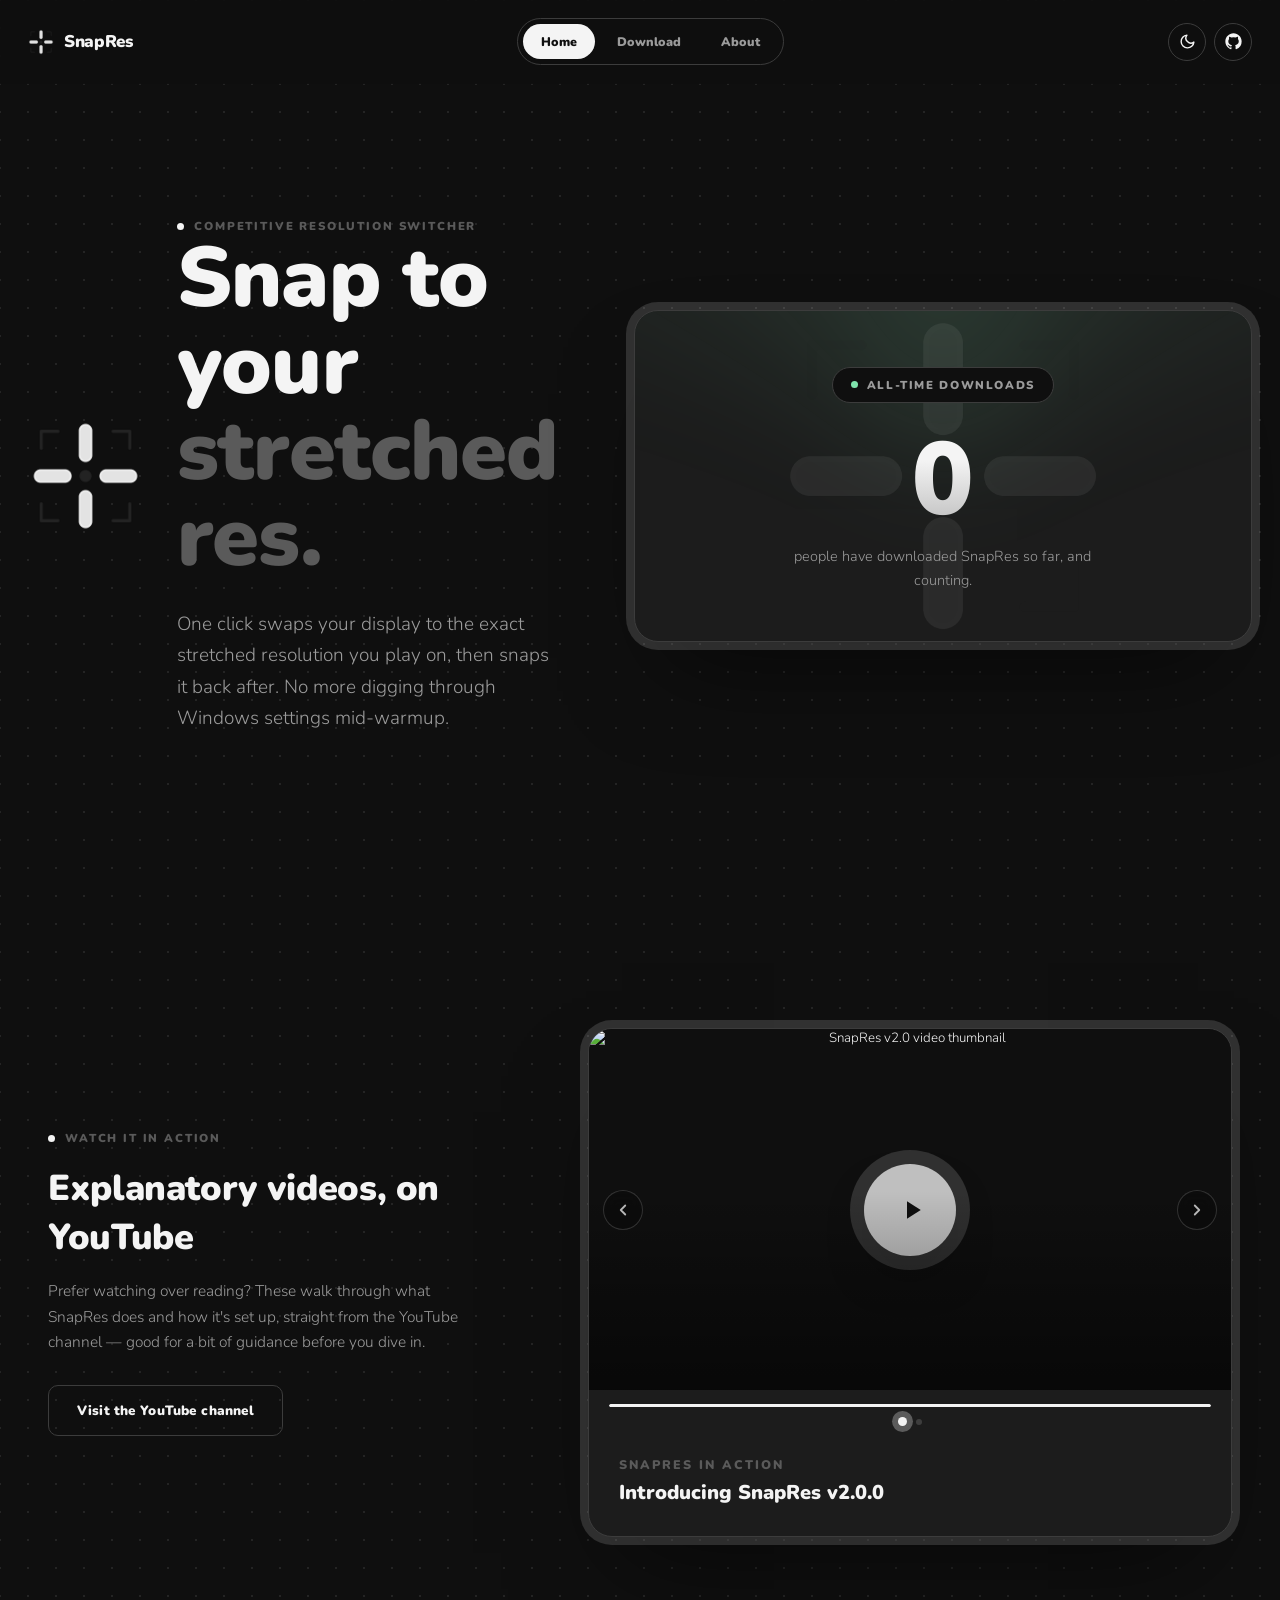
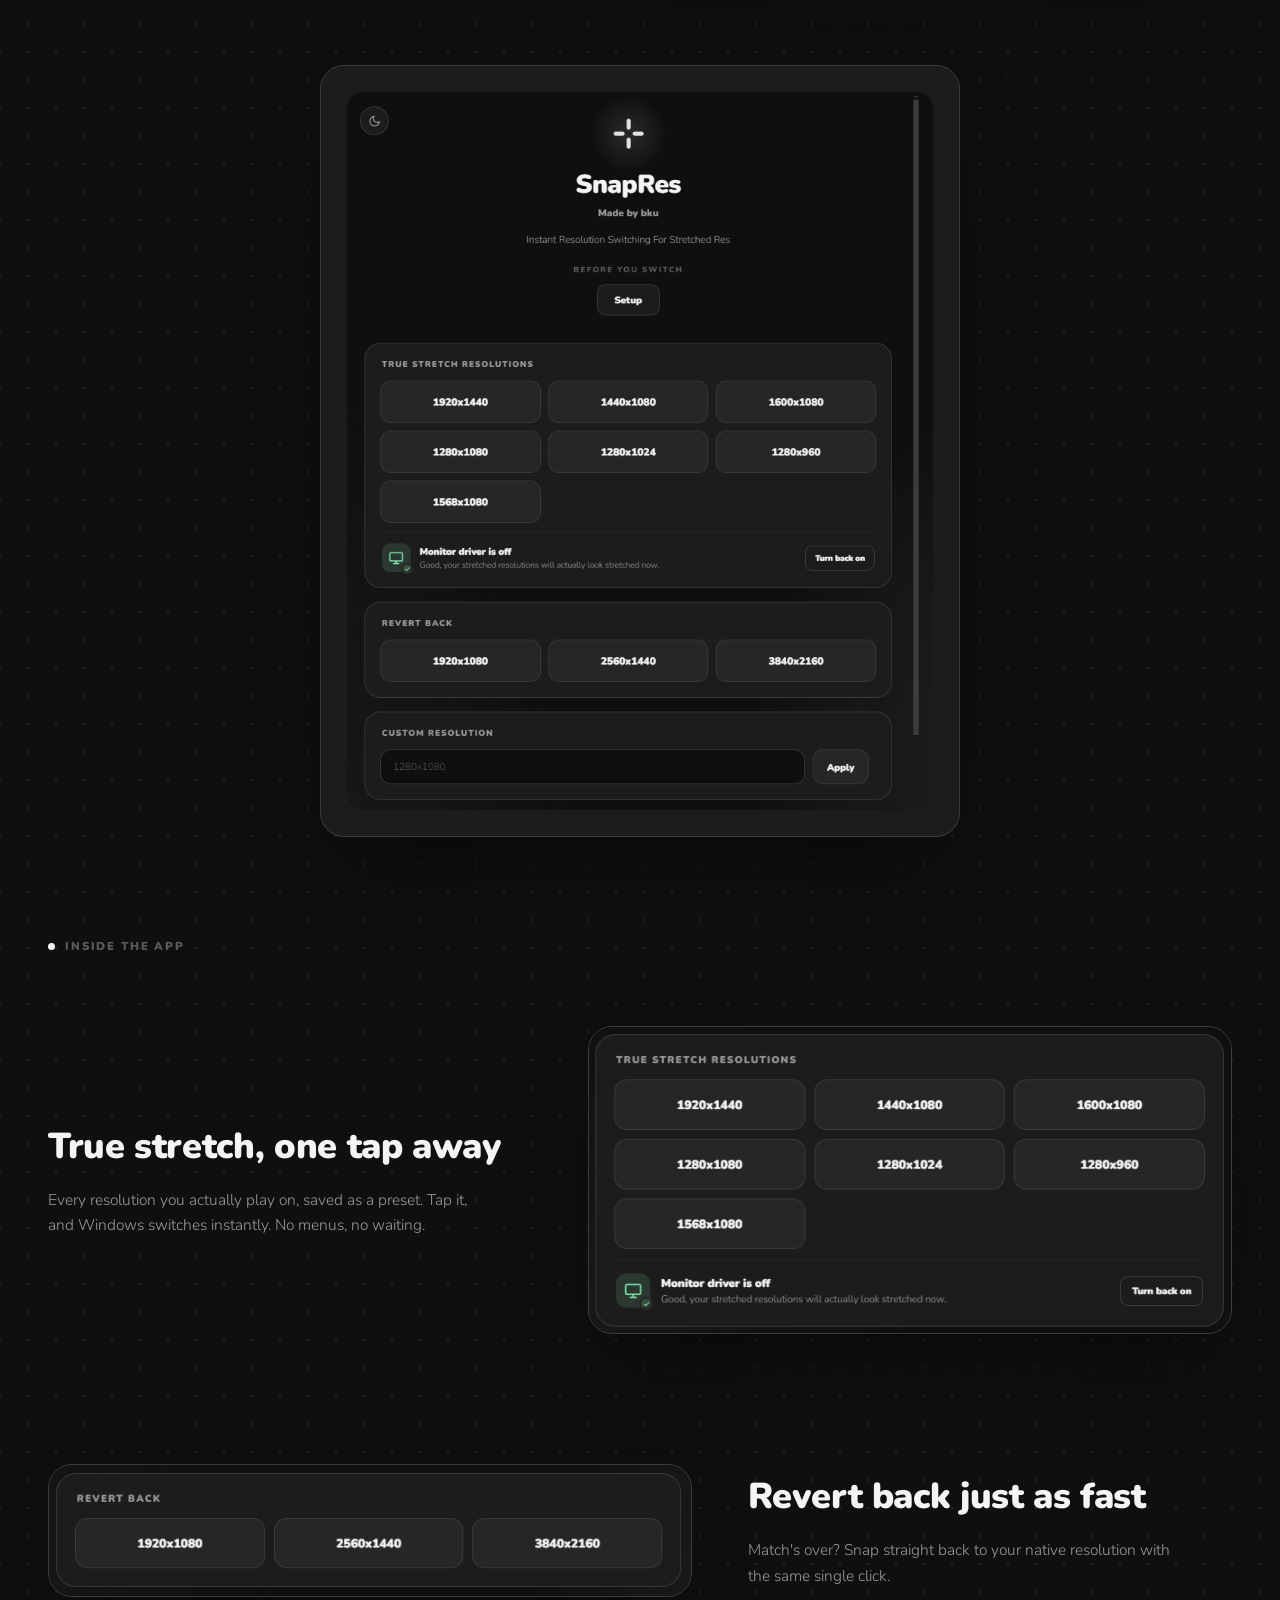
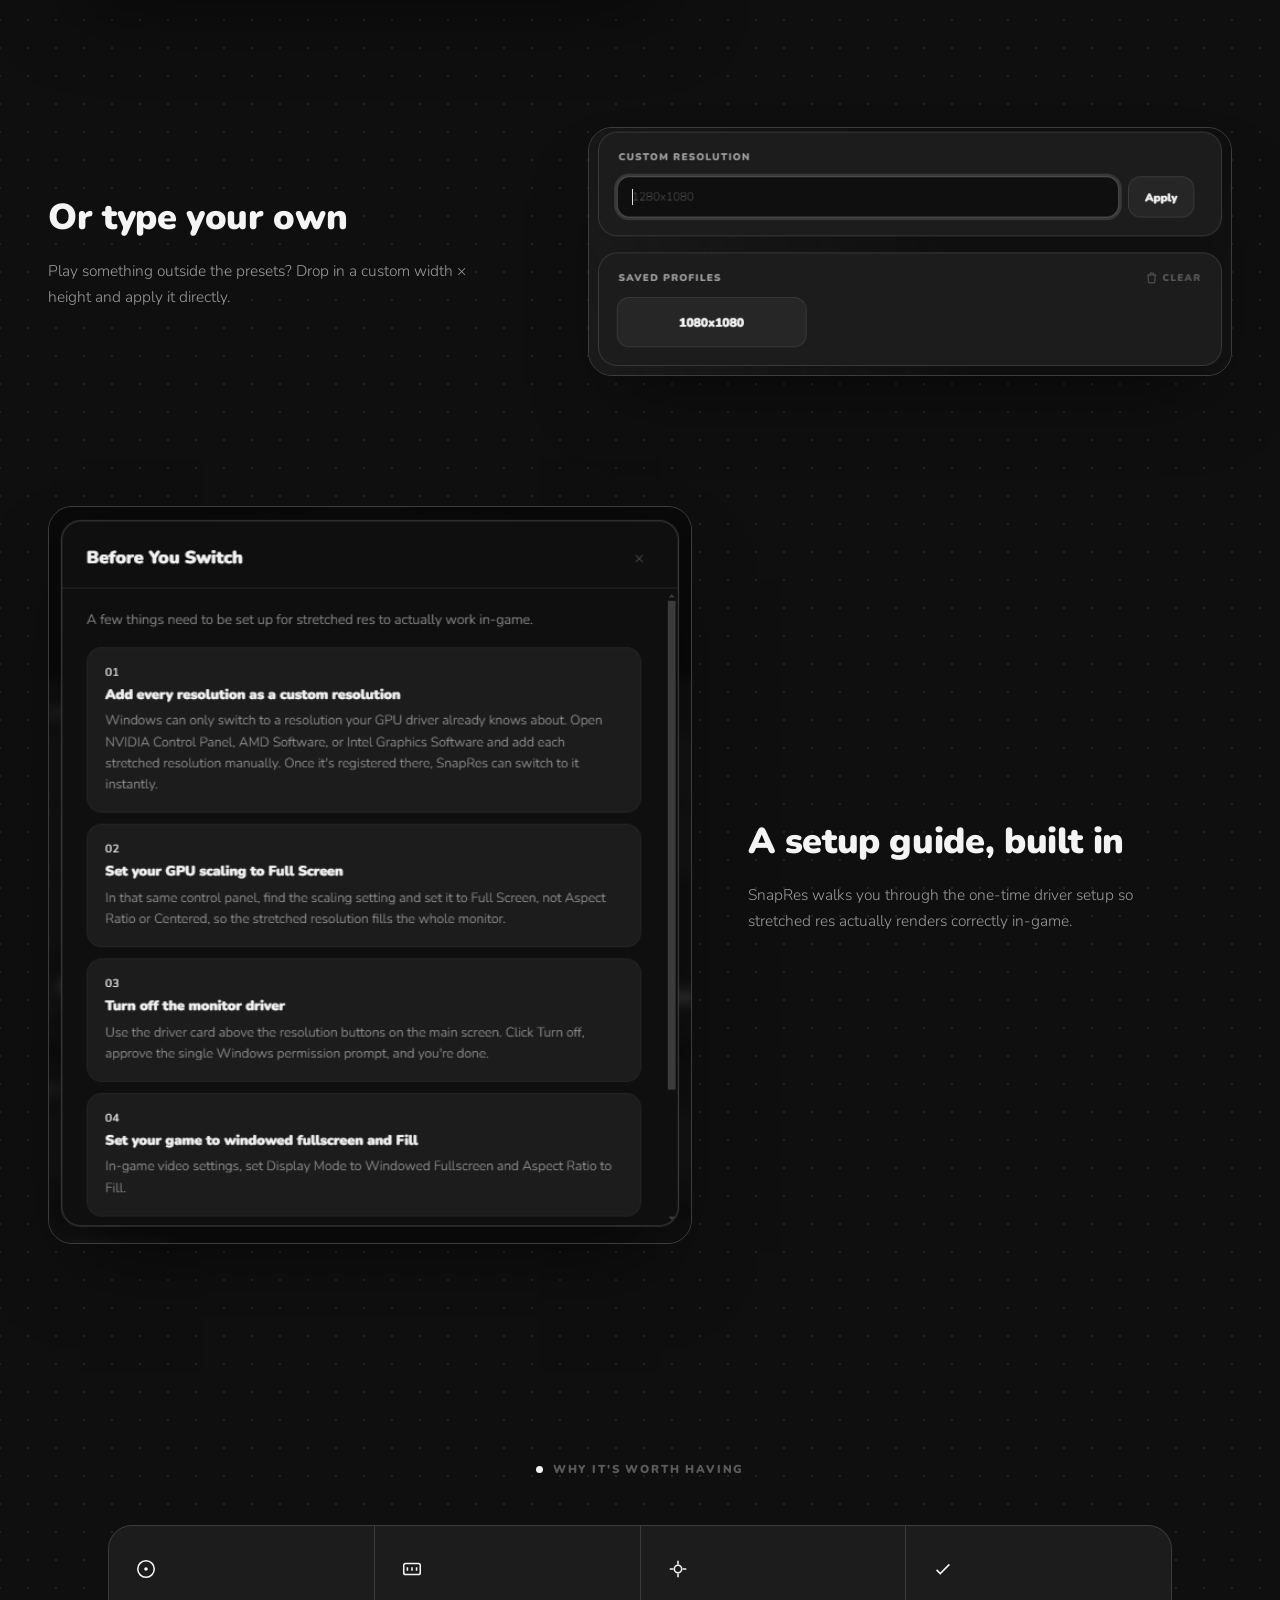
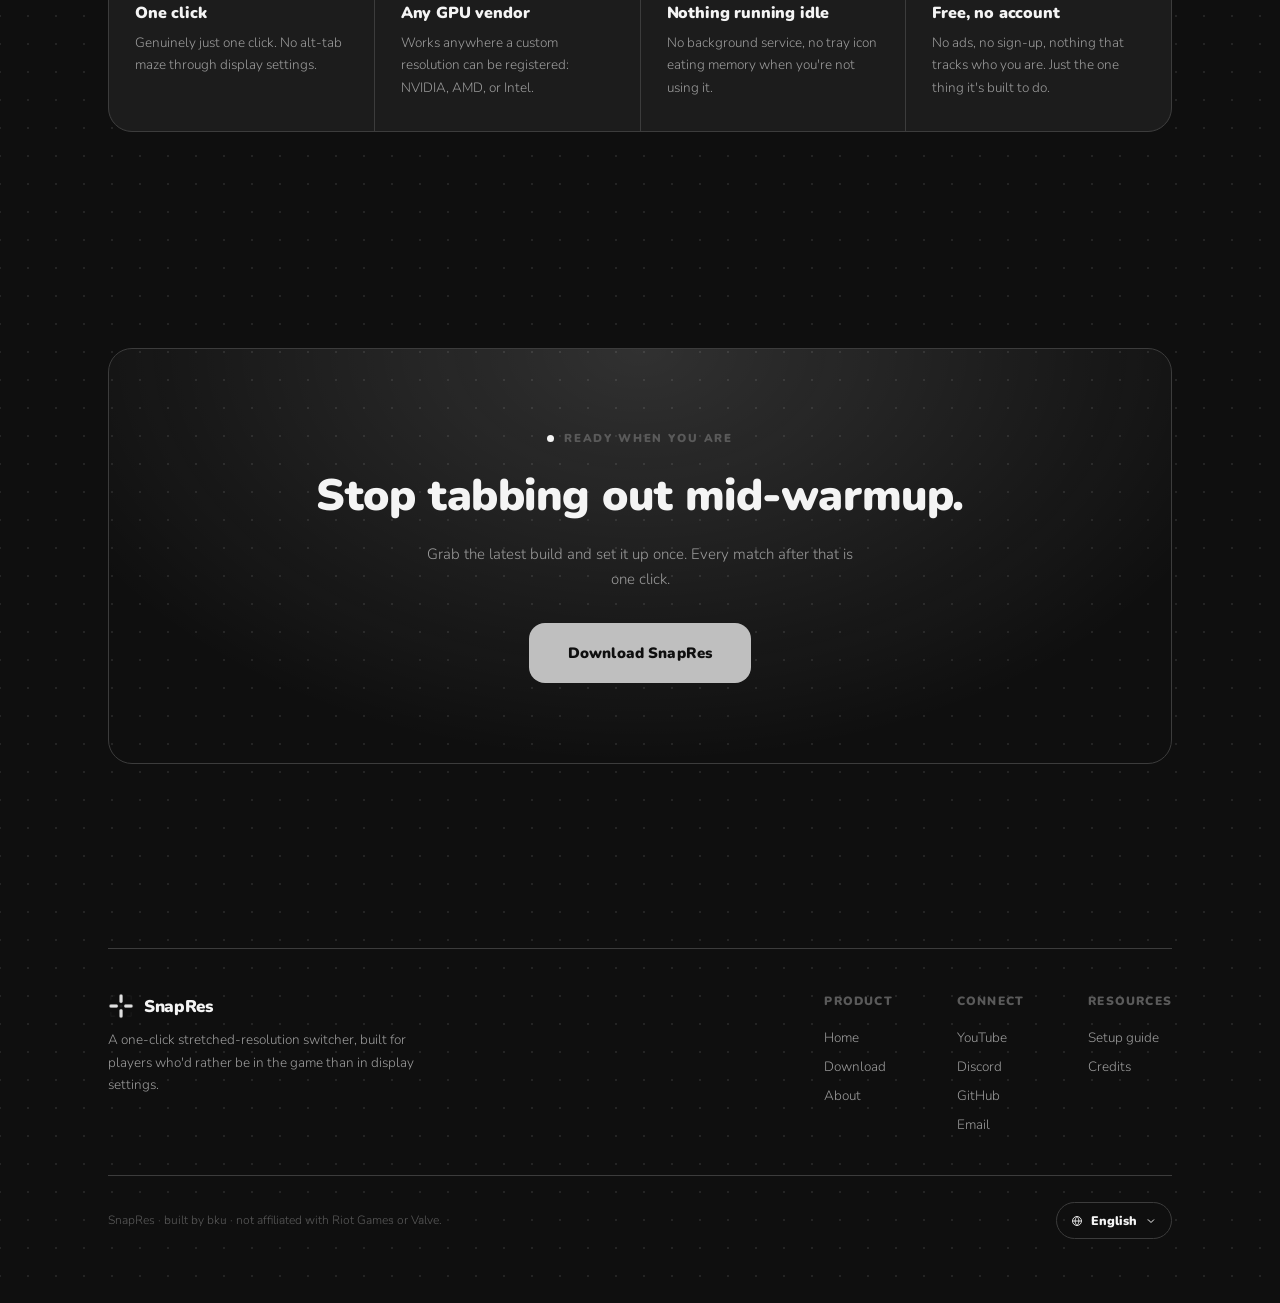
==== index.html @ faa1765b "." ====
<!DOCTYPE html>
<html lang="en">
<head>
<meta charset="UTF-8">
<meta name="viewport" content="width=device-width, initial-scale=1">
<title>SnapRes: One-Click Stretched Resolution Switcher</title>
<meta name="description" content="SnapRes instantly switches your display to your stretched competitive resolution and back, all in one click, no digging through Windows settings.">
<link rel="icon" href="/assets/icons/favicon.ico">
<link rel="apple-touch-icon" href="/assets/img/Logo_Main.png">
<link rel="stylesheet" href="/assets/css/tokens.css">
<link rel="stylesheet" href="/assets/css/main.css">
</head>
<body data-page="home">
<div class="page-veil"></div>

<nav class="nav">
  <a class="nav__brand" href="/">
    <span class="nav__mark"><img data-logo data-src-dark="/assets/img/Logo_Dark.png" data-src-light="/assets/img/Logo_Main.png" src="/assets/img/Logo_Dark.png" alt="" width="26" height="26"></span>
    <span class="nav__word">SnapRes</span>
  </a>

  <div class="nav__links" data-nav-links>
    <a class="nav__link" data-page="home" data-i18n="nav_home" href="/">Home</a>
    <a class="nav__link" data-page="download" data-i18n="nav_download" href="/download">Download</a>
    <a class="nav__link" data-page="about" data-i18n="nav_about" href="/about">About</a>
  </div>

  <div class="nav__tools">
    <button class="icon-btn" data-theme-toggle aria-label="Toggle theme">
      <svg class="icon-sun" viewBox="0 0 24 24" fill="none" stroke="currentColor" stroke-width="2" stroke-linecap="round"><circle cx="12" cy="12" r="4"/><path d="M12 2v2M12 20v2M4.9 4.9l1.4 1.4M17.7 17.7l1.4 1.4M2 12h2M20 12h2M4.9 19.1l1.4-1.4M17.7 6.3l1.4-1.4"/></svg>
      <svg class="icon-moon" viewBox="0 0 24 24" fill="none" stroke="currentColor" stroke-width="2" stroke-linecap="round" stroke-linejoin="round"><path d="M21 12.8A9 9 0 1 1 11.2 3 7 7 0 0 0 21 12.8Z"/></svg>
    </button>
    <a class="icon-btn" data-cfg="GITHUB_REPO_URL" href="https://github.com/bkuwu/SnapRes" target="_blank" rel="noopener" aria-label="GitHub">
      <svg viewBox="0 0 24 24" fill="currentColor"><path d="M12 .5C5.65.5.5 5.65.5 12c0 5.09 3.29 9.39 7.86 10.91.57.1.79-.25.79-.55 0-.27-.01-1.16-.02-2.11-3.2.7-3.88-1.36-3.88-1.36-.53-1.34-1.28-1.7-1.28-1.7-1.05-.72.08-.71.08-.71 1.16.08 1.77 1.19 1.77 1.19 1.03 1.77 2.7 1.26 3.36.96.1-.75.4-1.26.73-1.55-2.55-.29-5.23-1.28-5.23-5.68 0-1.25.45-2.28 1.19-3.08-.12-.29-.52-1.46.11-3.05 0 0 .97-.31 3.18 1.18a11.1 11.1 0 0 1 5.79 0c2.2-1.49 3.17-1.18 3.17-1.18.64 1.59.24 2.76.12 3.05.74.8 1.19 1.83 1.19 3.08 0 4.41-2.69 5.38-5.25 5.67.41.36.78 1.06.78 2.15 0 1.55-.01 2.8-.01 3.18 0 .31.21.66.79.55A11.5 11.5 0 0 0 23.5 12C23.5 5.65 18.35.5 12 .5z"/></svg>
    </a>
    <button class="icon-btn nav__burger" data-nav-burger aria-label="Menu">
      <svg viewBox="0 0 24 24" fill="none" stroke="currentColor" stroke-width="1.8" stroke-linecap="round"><path d="M4 7h16M4 12h16M4 17h16"/></svg>
    </button>
  </div>
</nav>

<header class="section hero-section">
  <div class="container" style="max-width:1440px;">
    <div class="hero__grid">
      <div class="hero__content">
        <div class="hero__icon reveal" style="transition-delay:.02s;">
          <img data-logo data-src-dark="/assets/img/Logo_Dark.png" data-src-light="/assets/img/Logo_Main.png" src="/assets/img/Logo_Dark.png" alt="" width="150" height="150">
        </div>
        <div class="hero__text">
          <p class="eyebrow reveal" data-i18n="hero_eyebrow">Competitive Resolution Switcher</p>
          <h1 class="reveal" style="font-size:clamp(54px,6.6vw,96px); line-height:1.02; transition-delay:.06s;">
            <span data-i18n="hero_title_1">Snap to your</span><br>
            <span data-i18n="hero_title_2" style="color:var(--text-dimmer);">stretched res.</span>
          </h1>
          <p class="reveal" style="font-size:19px; max-width:540px; margin-top:28px; transition-delay:.12s;" data-i18n="hero_sub">
            One click swaps your display to the exact stretched resolution you play on, then snaps it back after. No more digging through Windows settings mid-warmup.
          </p>
        </div>
      </div>

      <div class="live-counter-card reveal reveal-right" style="transition-delay:.18s;">
        <div class="live-counter-card__aurora" aria-hidden="true"></div>
        <div class="live-counter-card__globe" aria-hidden="true">
          <img data-logo data-src-dark="/assets/img/Logo_Dark.png" data-src-light="/assets/img/Logo_Main.png" src="/assets/img/Logo_Dark.png" alt="">
        </div>
        <div class="live-counter-card__badge">
          <span class="live-counter-card__dot"></span>
          <span data-i18n="live_badge">All-Time Downloads</span>
        </div>
        <div class="live-counter-card__number" id="liveUsersNum">0</div>
        <p class="live-counter-card__caption" data-i18n="live_caption">people have downloaded SnapRes so far, and counting.</p>
      </div>
    </div>
  </div>
</header>

<section class="section">
  <div class="container" style="max-width:1240px;">
    <div class="showrow" style="margin-bottom:0;">
      <div class="reveal reveal-left showrow__text" style="order:1;">
        <p class="eyebrow" data-i18n="videos_eyebrow">Watch It In Action</p>
        <h2 style="font-size:clamp(26px,3vw,36px); margin:16px 0 16px;" data-i18n="videos_title">Explanatory videos, on YouTube</h2>
        <p style="font-size:15.5px; max-width:440px;" data-i18n="videos_body">Prefer watching over reading? These walk through what SnapRes does and how it's set up, straight from the YouTube channel — good for a bit of guidance before you dive in.</p>
        <span class="btn__bracket-frame snap-target" style="margin-top:30px;">
          <span class="bracket bracket--tl"></span><span class="bracket bracket--tr"></span><span class="bracket bracket--bl"></span><span class="bracket bracket--br"></span>
          <a class="btn btn--ghost" data-cfg="YOUTUBE_URL" href="https://www.youtube.com/@bkuuuuu" target="_blank" rel="noopener" data-i18n="videos_btn">Visit the YouTube channel</a>
        </span>
      </div>
      <div class="reveal reveal-right showrow__image" style="order:2;">
        <div class="video-card">
          <div class="video-carousel__thumbs" id="videoThumbs">
            <div class="video-carousel__track" id="videoThumbsTrack">
              <div class="video-carousel__slide">
                <div class="video-card__thumb" data-youtube-card data-yt-id="3N5q3WEW5oU">
                  <button class="video-card__playbtn" type="button" aria-label="Play the SnapRes v2.0 video">
                    <img src="https://img.youtube.com/vi/3N5q3WEW5oU/hqdefault.jpg" alt="SnapRes v2.0 video thumbnail" loading="lazy">
                    <span class="video-card__play" aria-hidden="true">
                      <svg viewBox="0 0 24 24" fill="currentColor"><path d="M8 5v14l11-7z"/></svg>
                    </span>
                  </button>
                </div>
              </div>
              <div class="video-carousel__slide">
                <div class="video-card__thumb" data-youtube-card data-yt-id="BUdp-Yn4ZK0">
                  <span class="video-card__corner video-card__corner--tl"></span>
                  <span class="video-card__corner video-card__corner--tr"></span>
                  <span class="video-card__corner video-card__corner--bl"></span>
                  <span class="video-card__corner video-card__corner--br"></span>
                  <button class="video-card__playbtn" type="button" aria-label="Play the SnapRes showcase video">
                    <img src="https://img.youtube.com/vi/BUdp-Yn4ZK0/hqdefault.jpg" alt="SnapRes showcase video thumbnail" loading="lazy">
                    <span class="video-card__play" aria-hidden="true">
                      <svg viewBox="0 0 24 24" fill="currentColor"><path d="M8 5v14l11-7z"/></svg>
                    </span>
                  </button>
                </div>
              </div>
            </div>
            <button class="video-carousel__arrow video-carousel__arrow--prev" type="button" id="videoPrev" aria-label="Previous video">
              <svg viewBox="0 0 24 24" fill="none" stroke="currentColor" stroke-width="2.4" stroke-linecap="round" stroke-linejoin="round"><path d="M15 18l-6-6 6-6"/></svg>
            </button>
            <button class="video-carousel__arrow video-carousel__arrow--next" type="button" id="videoNext" aria-label="Next video">
              <svg viewBox="0 0 24 24" fill="none" stroke="currentColor" stroke-width="2.4" stroke-linecap="round" stroke-linejoin="round"><path d="M9 18l6-6-6-6"/></svg>
            </button>
          </div>

          <div class="video-carousel__progress" id="videoProgress">
            <div class="video-carousel__progress-bar" id="videoProgressBar"></div>
          </div>

          <div class="video-carousel__dots" id="videoDots">
            <button class="video-carousel__dot is-active" type="button" data-index="0" aria-label="Show video 1"></button>
            <button class="video-carousel__dot" type="button" data-index="1" aria-label="Show video 2"></button>
          </div>

          <div class="video-carousel__labels">
            <div class="video-carousel__label-track" id="videoLabelsTrack">
              <div class="video-carousel__label-slide">
                <div class="video-card__label">
                  <span class="video-card__eyebrow">SnapRes in action</span>
                  <span class="video-card__title">Introducing SnapRes v2.0.0</span>
                </div>
              </div>
              <div class="video-carousel__label-slide">
                <div class="video-card__label">
                  <span class="video-card__eyebrow">SnapRes in action</span>
                  <span class="video-card__title">Watch the full showcase on YouTube</span>
                </div>
              </div>
            </div>
          </div>
        </div>
      </div>
    </div>
  </div>
</section>

<div class="container hero-visual" style="padding-bottom:60px;">
  <div class="snapframe" style="display:block; max-width:640px; margin:0 auto;">
    <span class="sf-corner sf-corner--tr"></span><span class="sf-corner sf-corner--bl"></span>
    <div class="snapframe__shot">
      <img data-shot data-src-dark="/assets/img/screenshot_main_dark.png" data-src-light="/assets/img/screenshot_main_light.png" src="/assets/img/screenshot_main_dark.png" alt="SnapRes app window showing stretched resolution presets" loading="eager">
    </div>
  </div>
</div>

<section class="section" style="padding-top:40px;">
  <div class="container" style="max-width:1240px;">
    <p class="eyebrow reveal" style="margin-bottom:70px;" data-i18n="showcase_eyebrow">Inside The App</p>

    <div class="showrow">
      <div class="reveal reveal-left showrow__text" style="order:1;">
        <h2 style="font-size:clamp(26px,3vw,36px); margin-bottom:16px;" data-i18n="s1_title">True stretch, one tap away</h2>
        <p style="font-size:15.5px; max-width:440px;" data-i18n="s1_body">Every resolution you actually play on, saved as a preset. Tap it, and Windows switches instantly. No menus, no waiting.</p>
      </div>
      <div class="reveal reveal-right snapframe showrow__image" style="order:2;">
        <span class="sf-corner sf-corner--tr"></span><span class="sf-corner sf-corner--bl"></span>
        <div class="snapframe__shot"><img data-shot data-src-dark="/assets/img/screenshot_true-stretch_dark.png" data-src-light="/assets/img/screenshot_true-stretch_light.png" src="/assets/img/screenshot_true-stretch_dark.png" alt="True stretch resolution presets in SnapRes" loading="lazy"></div>
      </div>
    </div>

    <div class="showrow">
      <div class="reveal reveal-right snapframe showrow__image" style="order:1;">
        <span class="sf-corner sf-corner--tr"></span><span class="sf-corner sf-corner--bl"></span>
        <div class="snapframe__shot"><img data-shot data-src-dark="/assets/img/screenshot_revert-back_dark.png" data-src-light="/assets/img/screenshot_revert-back_light.png" src="/assets/img/screenshot_revert-back_dark.png" alt="Revert back to native resolution in SnapRes" loading="lazy"></div>
      </div>
      <div class="reveal reveal-left showrow__text" style="order:2;">
        <h2 style="font-size:clamp(26px,3vw,36px); margin-bottom:16px;" data-i18n="s2_title">Revert back just as fast</h2>
        <p style="font-size:15.5px; max-width:440px;" data-i18n="s2_body">Match's over? Snap straight back to your native resolution with the same single click.</p>
      </div>
    </div>

    <div class="showrow">
      <div class="reveal reveal-left showrow__text" style="order:1;">
        <h2 style="font-size:clamp(26px,3vw,36px); margin-bottom:16px;" data-i18n="s3_title">Or type your own</h2>
        <p style="font-size:15.5px; max-width:440px;" data-i18n="s3_body">Play something outside the presets? Drop in a custom width × height and apply it directly.</p>
      </div>
      <div class="reveal reveal-right snapframe showrow__image" style="order:2;">
        <span class="sf-corner sf-corner--tr"></span><span class="sf-corner sf-corner--bl"></span>
        <div class="snapframe__shot"><img data-shot data-src-dark="/assets/img/screenshot_custom-res_dark.png" data-src-light="/assets/img/screenshot_custom-res_light.png" src="/assets/img/screenshot_custom-res_dark.png" alt="Custom resolution and saved profiles in SnapRes" loading="lazy"></div>
      </div>
    </div>

    <div class="showrow">
      <div class="reveal reveal-right snapframe showrow__image" style="order:1;">
        <span class="sf-corner sf-corner--tr"></span><span class="sf-corner sf-corner--bl"></span>
        <div class="snapframe__shot"><img data-shot data-src-dark="/assets/img/screenshot_setup-guide_dark.png" data-src-light="/assets/img/screenshot_setup-guide_light.png" src="/assets/img/screenshot_setup-guide_dark.png" alt="Setup guide inside SnapRes" loading="lazy"></div>
      </div>
      <div class="reveal reveal-left showrow__text" style="order:2;">
        <h2 style="font-size:clamp(26px,3vw,36px); margin-bottom:16px;" data-i18n="s4_title">A setup guide, built in</h2>
        <p style="font-size:15.5px; max-width:440px;" data-i18n="s4_body">SnapRes walks you through the one-time driver setup, including turning off the monitor driver, so stretched res actually renders correctly in-game.</p>
      </div>
    </div>
  </div>
</section>

<section class="section section--tight">
  <div class="container">
    <p class="eyebrow reveal" style="justify-content:center; margin:0 auto 46px;" data-i18n="feat_eyebrow">Why It's Worth Having</p>
    <div class="stagger" style="display:grid; grid-template-columns:repeat(auto-fit,minmax(230px,1fr)); gap:1px; background:var(--border); border:1px solid var(--border); border-radius:var(--radius-lg); overflow:hidden;">
      <div class="reveal" style="--i:0; background:var(--panel); padding:32px 26px;">
        <svg width="22" height="22" viewBox="0 0 24 24" fill="none" stroke="currentColor" stroke-width="1.7"><circle cx="12" cy="12" r="9"/><circle cx="12" cy="12" r="2" fill="currentColor" stroke="none"/></svg>
        <h3 style="font-size:16px; margin:16px 0 8px;" data-i18n="feat1_title">One click</h3>
        <p style="font-size:13.5px;" data-i18n="feat1_body">Genuinely just one click. No alt-tab maze through display settings.</p>
      </div>
      <div class="reveal" style="--i:1; background:var(--panel); padding:32px 26px;">
        <svg width="22" height="22" viewBox="0 0 24 24" fill="none" stroke="currentColor" stroke-width="1.7"><rect x="3" y="6" width="18" height="12" rx="2"/><path d="M7 10v4M12 10v4M17 10v4"/></svg>
        <h3 style="font-size:16px; margin:16px 0 8px;" data-i18n="feat2_title">Any GPU vendor</h3>
        <p style="font-size:13.5px;" data-i18n="feat2_body">Works anywhere a custom resolution can be registered: NVIDIA, AMD, or Intel.</p>
      </div>
      <div class="reveal" style="--i:2; background:var(--panel); padding:32px 26px;">
        <svg width="22" height="22" viewBox="0 0 24 24" fill="none" stroke="currentColor" stroke-width="1.7"><path d="M12 3v4M12 17v4M3 12h4M17 12h4"/><circle cx="12" cy="12" r="4"/></svg>
        <h3 style="font-size:16px; margin:16px 0 8px;" data-i18n="feat3_title">Nothing running idle</h3>
        <p style="font-size:13.5px;" data-i18n="feat3_body">No background service, no tray icon eating memory when you're not using it.</p>
      </div>
      <div class="reveal" style="--i:3; background:var(--panel); padding:32px 26px;">
        <svg width="22" height="22" viewBox="0 0 24 24" fill="none" stroke="currentColor" stroke-width="1.7"><path d="M5 13l4 4L19 7"/></svg>
        <h3 style="font-size:16px; margin:16px 0 8px;" data-i18n="feat4_title">Free, no account</h3>
        <p style="font-size:13.5px;" data-i18n="feat4_body">No ads, no sign-up, no telemetry. Just the one thing it's built to do.</p>
      </div>
    </div>
  </div>
</section>

<section class="section">
  <div class="container">
    <div class="reveal" style="text-align:center; border:1px solid var(--border); border-radius:var(--radius-lg); padding:80px 32px; background:radial-gradient(60% 100% at 50% 0%, var(--glow), transparent);">
      <p class="eyebrow" style="justify-content:center; margin:0 auto 18px;" data-i18n="cta_eyebrow">Ready When You Are</p>
      <h2 style="font-size:clamp(28px,4vw,44px); margin-bottom:16px;" data-i18n="cta_title">Stop tabbing out mid-warmup.</h2>
      <p style="max-width:440px; margin:0 auto 32px; font-size:15px;" data-i18n="cta_sub">Grab the latest build and set it up once. Every match after that is one click.</p>
      <a class="btn btn--primary btn--lg" href="/download" data-i18n="cta_btn">Download SnapRes</a>
    </div>
  </div>
</section>

<footer class="footer">
  <div class="container">
    <hr class="rule">
    <div class="footer__top" style="padding-top:44px;">
      <div class="footer__brand">
        <div class="nav__brand"><span class="nav__mark"><img data-logo data-src-dark="/assets/img/Logo_Dark.png" data-src-light="/assets/img/Logo_Main.png" src="/assets/img/Logo_Dark.png" alt="" width="22" height="22"></span><span class="nav__word">SnapRes</span></div>
        <p data-i18n="footer_tagline">A one-click stretched-resolution switcher, built for players who'd rather be in the game than in display settings.</p>
      </div>
      <div class="footer__cols">
        <div class="footer__col">
          <h4 data-i18n="footer_product">Product</h4>
          <a href="/" data-i18n="footer_home">Home</a>
          <a href="/download" data-i18n="footer_download">Download</a>
          <a href="/about" data-i18n="footer_about">About</a>
        </div>
        <div class="footer__col">
          <h4 data-i18n="footer_connect">Connect</h4>
          <a data-cfg="YOUTUBE_URL" href="https://www.youtube.com/@bkuuuuu" target="_blank" rel="noopener" data-i18n="footer_youtube">YouTube</a>
          <a data-cfg="DISCORD_URL" href="https://discord.gg/MzX9wJ6Tyf" target="_blank" rel="noopener" data-i18n="footer_discord">Discord</a>
          <a data-cfg="GITHUB_REPO_URL" href="https://github.com/bkuwu/SnapRes" target="_blank" rel="noopener" data-i18n="footer_github">GitHub</a>
          <a data-cfg="CONTACT_EMAIL" data-cfg-text="CONTACT_EMAIL" href="mailto:hakobennadja66@gmail.com" data-i18n="footer_email">Email</a>
        </div>
        <div class="footer__col">
          <h4 data-i18n="footer_resources">Resources</h4>
          <a href="/download#setup" data-i18n="footer_help">Setup guide</a>
          <a href="/about#credits" data-i18n="footer_credits">Credits</a>
        </div>
      </div>
    </div>
    <hr class="rule">
    <div class="footer__bottom">
      <p class="footer__copy" data-i18n="footer_copy">SnapRes · built by bku · not affiliated with Riot Games or Valve.</p>
      <div class="lang-select">
        <button class="lang-select__btn" data-lang-toggle type="button">
          <svg viewBox="0 0 24 24" fill="none" stroke="currentColor" stroke-width="1.8"><circle cx="12" cy="12" r="9"/><path d="M3 12h18M12 3c2.5 2.7 3.8 6 3.8 9s-1.3 6.3-3.8 9c-2.5-2.7-3.8-6-3.8-9s1.3-6.3 3.8-9z"/></svg>
          <span data-lang-label>English</span>
          <svg viewBox="0 0 24 24" fill="none" stroke="currentColor" stroke-width="2"><path d="M6 9l6 6 6-6"/></svg>
        </button>
        <div class="lang-select__menu" data-lang-menu></div>
      </div>
    </div>
  </div>
</footer>

<script src="/assets/js/config.js"></script>
<script src="/assets/js/analytics.js"></script>
<script src="/assets/js/live-counter.js"></script>
<script src="/assets/js/i18n.js"></script>
<script src="/assets/js/app.js"></script>
</body>
</html>
---- assets/css/tokens.css ----
@font-face {
  font-family: "Nunito Black";
  src: url("../fonts/Nunito-Black.ttf") format("truetype");
  font-weight: 900;
  font-display: swap;
}
@font-face {
  font-family: "Nunito Light";
  src: url("../fonts/Nunito-Light.ttf") format("truetype");
  font-weight: 300;
  font-display: swap;
}

:root {
  
  --gray-900: #0F0F0F;
  --gray-800: #1C1C1C;
  --gray-700: #3C3C3C;
  --gray-600: #5A5A5A;
  --gray-500: #7A7A7A;
  --gray-400: #9B9B9B;
  --gray-300: #BFBFBF;
  --gray-200: #DCDCDC;
  --gray-100: #F4F4F4;
  --white: #FFFFFF;
  --black: #000000;

  
  --font-title: "Nunito Black", "Segoe UI Semibold", sans-serif;
  --font-body: "Nunito Light", "Segoe UI", sans-serif;

  
  --ease-snap: cubic-bezier(.16,.84,.32,1);
  --ease-out: cubic-bezier(.22,.61,.36,1);
  --dur-fast: .28s;
  --dur-med: .6s;
  --dur-slow: 1s;

  
  --radius-sm: 10px;
  --radius-md: 16px;
  --radius-lg: 24px;

  color-scheme: dark;
}

:root,
[data-theme="dark"] {
  --bg: var(--gray-900);
  --panel: var(--gray-800);
  --border: var(--gray-700);
  --border-soft: #242424;
  --text-main: var(--gray-100);
  --text-dim: var(--gray-400);
  --text-dimmer: var(--gray-600);
  --glow: rgba(255,255,255,.14);
  --glow-strong: rgba(255,255,255,.28);
  --status-ok: #7fe3ac;
  --btn-idle: var(--gray-300);
  --btn-hover: var(--white);
  --btn-text: var(--gray-900);
  --btn-hover-text: var(--gray-900);
  --scrim: rgba(15,15,15,.72);
}

[data-theme="light"] {
  color-scheme: light;
  --bg: var(--gray-100);
  --panel: var(--white);
  --border: var(--gray-200);
  --border-soft: #EFEFEF;
  --text-main: var(--gray-900);
  --text-dim: var(--gray-600);
  --text-dimmer: var(--gray-400);
  --glow: rgba(15,15,15,.10);
  --glow-strong: rgba(15,15,15,.18);
  --status-ok: #2f6f4f;
  --btn-idle: var(--gray-300);
  --btn-hover: var(--gray-900);
  --btn-text: var(--gray-900);
  --btn-hover-text: var(--white);
  --scrim: rgba(244,244,244,.72);
}
---- assets/css/main.css ----
*, *::before, *::after { box-sizing: border-box; }
html { scroll-behavior: smooth; }

html, body {
  margin: 0;
  padding: 0;
  background: var(--bg);
  color: var(--text-main);
  font-family: var(--font-body);
  -webkit-font-smoothing: antialiased;
  overflow-x: hidden;
}

body {
  
  background-image:
    radial-gradient(var(--border-soft) 1px, transparent 1px);
  background-size: 28px 28px;
  background-position: -14px -14px;
  transition: background-color var(--dur-med) var(--ease-out), color var(--dur-med) var(--ease-out);
}

[data-theme="light"] body { background-image: radial-gradient(var(--border) 1px, transparent 1px); }

/* Ambient glow drifting behind the dot grid, site-wide. Same soft-aurora
   technique as .live-counter-card__aurora, just slower and dimmer so it
   reads as atmosphere rather than a light show - the grid dots pick up a
   faint tint as the glow passes under them. */
body::before {
  content: "";
  position: fixed;
  inset: -15%;
  z-index: -1;
  pointer-events: none;
  background:
    radial-gradient(620px circle at 20% 25%, color-mix(in srgb, var(--status-ok) 20%, transparent), transparent 62%),
    radial-gradient(560px circle at 82% 70%, color-mix(in srgb, var(--status-ok) 13%, transparent), transparent 64%);
  filter: blur(40px);
  animation: bg-aurora-drift 58s ease-in-out infinite alternate;
  will-change: transform;
}
[data-theme="light"] body::before {
  background:
    radial-gradient(620px circle at 20% 25%, color-mix(in srgb, var(--status-ok) 11%, transparent), transparent 62%),
    radial-gradient(560px circle at 82% 70%, color-mix(in srgb, var(--status-ok) 7%, transparent), transparent 64%);
}
@keyframes bg-aurora-drift {
  0%   { transform: translate(0%, 0%) scale(1); }
  50%  { transform: translate(5%, -4%) scale(1.12); }
  100% { transform: translate(-4%, 5%) scale(1); }
}
@media (prefers-reduced-motion: reduce) {
  body::before { animation: none; }
}

::selection { background: var(--text-main); color: var(--bg); }

h1, h2, h3, h4 {
  font-family: var(--font-title);
  font-weight: 900;
  margin: 0;
  letter-spacing: -0.01em;
}

p { margin: 0; line-height: 1.65; color: var(--text-dim); }

a { color: inherit; text-decoration: none; }

img { max-width: 100%; display: block; }

button { font-family: var(--font-body); border: none; background: none; cursor: pointer; color: inherit; }

.container {
  width: 100%;
  max-width: 1120px;
  margin: 0 auto;
  padding: 0 28px;
}

.page-veil {
  position: fixed;
  inset: 0;
  background: var(--bg);
  z-index: 9999;
  pointer-events: none;
  opacity: 0;
  transition: opacity .38s var(--ease-out);
}
.page-veil.is-active { opacity: 1; pointer-events: all; }
body.is-loaded .page-veil { opacity: 0; }
body { opacity: 0; }
body.is-loaded { opacity: 1; transition: opacity .5s var(--ease-out); }

.nav {
  position: fixed;
  top: 0; left: 0; right: 0;
  z-index: 500;
  display: flex;
  align-items: center;
  justify-content: space-between;
  padding: 18px 28px;
  backdrop-filter: blur(14px) saturate(140%);
  -webkit-backdrop-filter: blur(14px) saturate(140%);
  background: color-mix(in srgb, var(--bg) 78%, transparent);
  border-bottom: 1px solid transparent;
  transition: border-color var(--dur-fast) var(--ease-out), background var(--dur-med) var(--ease-out);
}
.nav.is-scrolled { border-bottom-color: var(--border); }

.nav__brand { display: flex; align-items: center; gap: 10px; }
.nav__mark { width: 26px; height: 26px; }
.nav__mark img { width: 100%; height: 100%; }
.nav__word {
  font-family: var(--font-title);
  font-size: 17px;
  letter-spacing: -0.02em;
}

.nav__links {
  display: flex;
  align-items: center;
  gap: 4px;
  padding: 5px;
  border: 1px solid var(--border);
  border-radius: 999px;
}
.nav__link {
  font-family: var(--font-title);
  font-size: 12.5px;
  padding: 9px 18px;
  border-radius: 999px;
  color: var(--text-dim);
  transition: color .35s var(--ease-out), background .35s var(--ease-out), box-shadow .35s var(--ease-out);
}
.nav__link:hover { color: var(--text-main); box-shadow: 0 0 0 6px var(--glow); }
.nav__link.is-active { background: var(--text-main); color: var(--bg); }

.nav__tools { display: flex; align-items: center; gap: 8px; }

.icon-btn {
  width: 38px; height: 38px;
  display: grid; place-items: center;
  position: relative;
  border: 1px solid var(--border);
  border-radius: 50%;
  color: var(--text-main);
  transition: box-shadow .4s var(--ease-out), border-color .4s var(--ease-out), transform .3s var(--ease-snap);
}
.icon-btn:hover { box-shadow: 0 0 0 9px var(--glow); border-color: var(--text-main); transform: translateY(-2px); }
.icon-btn:active { transform: translateY(0) scale(.94); }
.icon-btn svg { width: 17px; height: 17px; }
.icon-btn .icon-sun, .icon-btn .icon-moon { position: absolute; opacity: 0; transform: rotate(-90deg) scale(.5); transition: transform .5s var(--ease-snap), opacity .3s var(--ease-out); }
.icon-btn .icon-moon { opacity: 1; transform: rotate(0) scale(1); }
[data-theme="light"] .icon-btn .icon-sun { opacity: 1; transform: rotate(0) scale(1); }
[data-theme="light"] .icon-btn .icon-moon { opacity: 0; transform: rotate(90deg) scale(.5); }

.nav__burger { display: none; }

.btn {
  display: inline-flex;
  align-items: center;
  justify-content: center;
  gap: 10px;
  font-family: var(--font-title);
  font-size: 13.5px;
  letter-spacing: .01em;
  padding: 15px 28px;
  border-radius: var(--radius-sm);
  border: 1px solid transparent;
  position: relative;
  transition: transform var(--dur-fast) var(--ease-snap), box-shadow var(--dur-fast) var(--ease-out), background var(--dur-fast) var(--ease-out), color var(--dur-fast) var(--ease-out), border-color var(--dur-fast) var(--ease-out);
}
.btn:active { transform: scale(.96); }

.btn--primary {
  background: var(--btn-idle);
  color: var(--btn-text);
}
.btn--primary:hover {
  background: var(--btn-hover);
  color: var(--btn-hover-text);
  box-shadow: 0 0 0 11px var(--glow), 0 24px 52px -18px var(--glow-strong);
  transform: translateY(-3px);
}

.btn--ghost {
  background: transparent;
  color: var(--text-main);
  border-color: var(--border);
}
.btn--ghost:hover {
  border-color: var(--text-main);
  box-shadow: 0 0 0 11px var(--glow), 0 20px 44px -20px var(--glow-strong);
  transform: translateY(-3px);
}

.btn--lg { padding: 19px 38px; font-size: 15px; border-radius: var(--radius-md); }

.btn__bracket-frame { position: relative; display: inline-flex; }

.bracket {
  position: absolute;
  width: 12px; height: 12px;
  border: 0 solid var(--text-main);
  opacity: 0;
  transition: opacity var(--dur-fast) var(--ease-out), transform var(--dur-fast) var(--ease-snap);
}
.bracket--tl { top: -8px; left: -8px; border-top-width: 2px; border-left-width: 2px; transform: translate(6px,6px); }
.bracket--tr { top: -8px; right: -8px; border-top-width: 2px; border-right-width: 2px; transform: translate(-6px,6px); }
.bracket--bl { bottom: -8px; left: -8px; border-bottom-width: 2px; border-left-width: 2px; transform: translate(6px,-6px); }
.bracket--br { bottom: -8px; right: -8px; border-bottom-width: 2px; border-right-width: 2px; transform: translate(-6px,-6px); }
.btn__bracket-frame:hover .bracket,
.snap-target:hover .bracket,
.snap-target.is-active .bracket {
  opacity: 1;
  transform: translate(0,0);
}

header.hero-section {
  min-height: 100vh;
  min-height: 100svh;
  display: flex;
  align-items: center;
  padding-top: 108px;
  padding-bottom: 56px;
  box-sizing: border-box;
}

.hero__grid {
  display: flex;
  align-items: center;
  justify-content: space-between;
  gap: 76px;
  text-align: left;
  width: 100%;
}
.hero__content {
  display: flex;
  align-items: center;
  gap: 34px;
  flex: 1 1 540px;
  max-width: 700px;
}
.hero__text { min-width: 0; }

.hero__icon {
  flex: none;
  width: clamp(100px, 9vw, 170px);
  height: clamp(100px, 9vw, 170px);
  display: grid;
  place-items: center;
}
.hero__icon img {
  width: 100%;
  height: 100%;
  object-fit: contain;
}

.video-card {
  flex: 1 1 640px;
  max-width: 760px;
  width: 100%;
  border-radius: var(--radius-lg);
  border: 1px solid var(--border);
  background: var(--panel);
  overflow: hidden;
  box-shadow: 0 0 0 8px var(--glow), 0 50px 100px -34px rgba(0,0,0,.55);
  transition: transform .45s var(--ease-snap), box-shadow .45s var(--ease-out), border-color .4s var(--ease-out);
}
[data-theme="light"] .video-card { box-shadow: 0 0 0 8px var(--glow), 0 50px 100px -38px rgba(15,15,15,.22); }
.video-card:hover {
  transform: translateY(-4px);
  border-color: var(--text-main);
  box-shadow: 0 0 0 12px var(--glow-strong), 0 54px 110px -32px rgba(0,0,0,.6);
}

.video-card__thumb {
  position: relative;
  width: 100%;
  aspect-ratio: 16 / 9;
  background: var(--bg);
  overflow: hidden;
}
.video-card__playbtn {
  position: absolute;
  inset: 0;
  width: 100%;
  height: 100%;
  padding: 0;
  border: 0;
  display: block;
}
.video-card__playbtn img {
  width: 100%;
  height: 100%;
  object-fit: cover;
  display: block;
}
.video-card__thumb::after {
  content: "";
  position: absolute;
  inset: 0;
  background: linear-gradient(180deg, transparent 45%, rgba(0,0,0,.5) 100%);
  pointer-events: none;
}
.video-card__thumb iframe { display: block; }

.video-card__corner {
  position: absolute;
  width: 22px; height: 22px;
  border: 0 solid var(--white);
  z-index: 2;
  opacity: .85;
}
.video-card__corner--tl { top: 16px; left: 16px; border-top-width: 2.5px; border-left-width: 2.5px; }
.video-card__corner--tr { top: 16px; right: 16px; border-top-width: 2.5px; border-right-width: 2.5px; }
.video-card__corner--bl { bottom: 16px; left: 16px; border-bottom-width: 2.5px; border-left-width: 2.5px; }
.video-card__corner--br { bottom: 16px; right: 16px; border-bottom-width: 2.5px; border-right-width: 2.5px; }

.video-card__play {
  position: absolute;
  top: 50%; left: 50%;
  transform: translate(-50%,-50%);
  width: 92px; height: 92px;
  border-radius: 50%;
  display: grid;
  place-items: center;
  background: var(--btn-idle);
  color: var(--btn-text);
  box-shadow: 0 0 0 14px var(--glow), 0 24px 48px -16px rgba(0,0,0,.5);
  transition: transform .35s var(--ease-snap), background .35s var(--ease-out), box-shadow .35s var(--ease-out);
}
.video-card__play svg { width: 30px; height: 30px; margin-left: 4px; }
.video-card__playbtn:hover .video-card__play {
  background: var(--btn-hover);
  color: var(--btn-hover-text);
  transform: translate(-50%,-50%) scale(1.08);
  box-shadow: 0 0 0 18px var(--glow-strong), 0 28px 56px -18px rgba(0,0,0,.55);
}

.video-card__label {
  display: flex;
  flex-direction: column;
  gap: 6px;
  padding: 26px 30px 30px;
}
.video-card__eyebrow {
  font-family: var(--font-title);
  font-size: 12.5px;
  letter-spacing: .16em;
  text-transform: uppercase;
  color: var(--text-dimmer);
}
.video-card__title {
  font-family: var(--font-title);
  font-size: 20px;
  color: var(--text-main);
}

.live-counter-card {
  flex: 1 1 640px;
  max-width: 760px;
  width: 100%;
  position: relative;
  border-radius: var(--radius-lg);
  border: 1px solid var(--border);
  background: var(--panel);
  overflow: hidden;
  padding: 56px 40px 48px;
  text-align: center;
  box-shadow: 0 0 0 8px var(--glow), 0 50px 100px -34px rgba(0,0,0,.55);
  transition: transform .45s var(--ease-snap), box-shadow .45s var(--ease-out), border-color .4s var(--ease-out);
}
[data-theme="light"] .live-counter-card { box-shadow: 0 0 0 8px var(--glow), 0 50px 100px -38px rgba(15,15,15,.22); }
.live-counter-card:hover {
  transform: translateY(-4px);
  border-color: var(--text-main);
  box-shadow: 0 0 0 12px var(--glow-strong), 0 54px 110px -32px rgba(0,0,0,.6);
}
.live-counter-card__aurora {
  position: absolute;
  inset: -45%;
  background: conic-gradient(from 0deg, var(--status-ok), transparent 22%, transparent 78%, var(--status-ok));
  opacity: .16;
  filter: blur(60px);
  animation: liveAuroraSpin 16s linear infinite;
  pointer-events: none;
}
[data-theme="light"] .live-counter-card__aurora { opacity: .12; }
@keyframes liveAuroraSpin { to { transform: rotate(360deg); } }
.live-counter-card__globe {
  position: absolute;
  top: 50%; left: 50%;
  width: 340px; height: 340px;
  transform: translate(-50%,-50%);
  color: var(--text-main);
  opacity: .07;
  pointer-events: none;
}
.live-counter-card__globe svg { width: 100%; height: 100%; }
.live-counter-card__globe img {
  width: 100%;
  height: 100%;
  object-fit: contain;
  filter: grayscale(1);
}
.live-counter-card__badge {
  position: relative;
  display: inline-flex;
  align-items: center;
  gap: 9px;
  padding: 9px 18px;
  border: 1px solid var(--border);
  border-radius: 999px;
  background: var(--bg);
  font-family: var(--font-title);
  font-size: 11.5px;
  letter-spacing: .14em;
  text-transform: uppercase;
  color: var(--text-dim);
}
.live-counter-card__dot {
  width: 7px; height: 7px;
  border-radius: 50%;
  background: var(--status-ok);
  flex: none;
  animation: liveDotPulse 1.8s ease-out infinite;
}
@keyframes liveDotPulse {
  0% { box-shadow: 0 0 0 0 rgba(127,227,172,.55); }
  70% { box-shadow: 0 0 0 9px rgba(127,227,172,0); }
  100% { box-shadow: 0 0 0 0 rgba(127,227,172,0); }
}
.live-counter-card__number {
  position: relative;
  font-family: var(--font-title);
  font-size: clamp(64px, 8vw, 108px);
  line-height: 1;
  margin-top: 26px;
  font-variant-numeric: tabular-nums;
  background: linear-gradient(180deg, var(--text-main) 30%, var(--text-dim) 140%);
  -webkit-background-clip: text;
  background-clip: text;
  -webkit-text-fill-color: transparent;
}
.live-counter-card__caption {
  position: relative;
  max-width: 320px;
  margin: 14px auto 0;
  font-size: 14.5px;
}

.video-carousel__thumbs {
  position: relative;
  overflow: hidden;
}
.video-carousel__track {
  display: flex;
  width: 200%;
  transition: transform .65s var(--ease-snap);
}
.video-carousel__slide {
  width: 50%;
  flex: 0 0 50%;
}
.video-carousel__slide .video-card__thumb { border-radius: 0; }

.video-carousel__arrow {
  position: absolute;
  top: 50%;
  transform: translateY(-50%);
  width: 40px; height: 40px;
  border-radius: 50%;
  display: grid;
  place-items: center;
  border: 1px solid rgba(255,255,255,.22);
  background: rgba(10,10,10,.42);
  backdrop-filter: blur(6px);
  color: #fff;
  cursor: pointer;
  z-index: 3;
  opacity: .7;
  transition: opacity .3s var(--ease-out), background .3s var(--ease-out), transform .3s var(--ease-snap);
}
.video-carousel__arrow svg { width: 18px; height: 18px; }
.video-carousel__arrow:hover { opacity: 1; background: rgba(10,10,10,.62); transform: translateY(-50%) scale(1.06); }
.video-carousel__arrow--prev { left: 14px; }
.video-carousel__arrow--next { right: 14px; }
.video-carousel__arrow:disabled { opacity: .2; pointer-events: none; cursor: default; }

.video-carousel__progress {
  height: 3px;
  margin: 14px 20px 0;
  border-radius: 2px;
  background: var(--border);
  overflow: hidden;
  transition: opacity .35s var(--ease-out);
}
.video-carousel__progress-bar {
  height: 100%;
  width: 0%;
  border-radius: 2px;
  background: var(--text-main);
}

.video-carousel__dots {
  display: flex;
  justify-content: center;
  align-items: center;
  gap: 9px;
  padding: 10px 0 4px;
}
.video-carousel__dot {
  width: 6px; height: 6px;
  border-radius: 50%;
  background: var(--text-dimmer);
  border: none;
  padding: 0;
  cursor: pointer;
  opacity: .55;
  transition: all .4s var(--ease-out);
}
.video-carousel__dot.is-active {
  width: 9px; height: 9px;
  background: var(--text-main);
  opacity: 1;
  box-shadow: 0 0 0 6px var(--glow-strong);
}

.video-carousel__labels { position: relative; overflow: hidden; }
.video-carousel__label-track {
  display: flex;
  width: 200%;
  transition: transform .65s var(--ease-snap);
}
.video-carousel__label-slide { width: 50%; flex: 0 0 50%; }

@media (max-width: 900px) {
  header.hero-section { min-height: auto; padding-top: 128px; padding-bottom: 44px; }
  .hero__grid { flex-direction: column; text-align: center; gap: 40px; }
  .hero__content { flex: none; flex-direction: column; gap: 16px; max-width: 520px; margin: 0 auto; }
  .hero__icon { width: 64px; height: 64px; }
  .hero__text .eyebrow { justify-content: center; margin: 0 auto; }
  .hero__text h1 { font-size: clamp(34px, 9vw, 52px) !important; }
  .hero__text p { margin-left: auto; margin-right: auto; font-size: 15.5px !important; margin-top: 16px !important; }
  .video-card { max-width: 520px; margin: 0 auto; }
  .video-card__label { padding: 18px 20px 22px; }
  .video-card__title { font-size: 16px; }
  .live-counter-card { max-width: 520px; margin: 0 auto; padding: 44px 26px 38px; }
  .hero-visual { display: none; }
}

.snapframe {
  position: relative;
  display: inline-block;
  line-height: 0;
}
.snapframe::before,
.snapframe::after,
.snapframe .sf-corner {
  content: "";
  position: absolute;
  width: 34px; height: 34px;
  border: 3px solid var(--text-main);
  opacity: 0;
  transition: opacity .5s var(--ease-out), transform .7s var(--ease-snap);
  transition-delay: .05s;
}
.snapframe::before { top: -14px; left: -14px; border-right: 0; border-bottom: 0; transform: translate(-26px,-26px); }
.snapframe::after { bottom: -14px; right: -14px; border-left: 0; border-top: 0; transform: translate(26px,26px); }
.snapframe .sf-corner--tr { top: -14px; right: -14px; border-left: 0; border-bottom: 0; transform: translate(26px,-26px); }
.snapframe .sf-corner--bl { bottom: -14px; left: -14px; border-right: 0; border-top: 0; transform: translate(-26px,26px); }

.snapframe.is-snapped::before,
.snapframe.is-snapped::after,
.snapframe.is-snapped .sf-corner {
  opacity: 1;
  transform: translate(0,0);
}

.snapframe__shot {
  border-radius: var(--radius-lg);
  border: 1px solid var(--border);
  overflow: hidden;
  box-shadow: 0 40px 80px -32px rgba(0,0,0,.55);
  background: var(--panel);
  display: flex;
  align-items: center;
  justify-content: center;
  padding: 26px;
}
[data-theme="light"] .snapframe__shot { box-shadow: 0 40px 80px -36px rgba(15,15,15,.28); }
.snapframe__shot img {
  width: 100%;
  height: auto;
  display: block;
  border-radius: var(--radius-md);
}

.showrow__image .snapframe__shot {
  padding: 0;
  height: auto;
}
.showrow__image .snapframe__shot img {
  width: 100%;
  height: auto;
  object-fit: initial;
}

.showrow {
  display: flex;
  align-items: center;
  flex-wrap: wrap;
  gap: 56px;
  margin-bottom: 130px;
}
.showrow:last-child { margin-bottom: 0; }
.showrow__text { flex: 0.82 1 300px; }
.showrow__image { flex: 1.18 1 380px; }

.reveal {
  opacity: 0;
  transform: translateY(28px);
  transition: opacity .8s var(--ease-out), transform .8s var(--ease-out);
}
.reveal.is-in { opacity: 1; transform: translateY(0); }
.reveal-up { transform: translateY(48px); }
.reveal-down { transform: translateY(-32px); }
.reveal-left { transform: translateX(-40px); }
.reveal-right { transform: translateX(40px); }
.reveal.is-in.reveal-left,
.reveal.is-in.reveal-right { transform: translateX(0); }

.stagger > * { transition-delay: calc(var(--i, 0) * 90ms); }

.section { padding: 128px 0; position: relative; }
.section--tight { padding: 88px 0; }
.eyebrow {
  font-family: var(--font-title);
  font-size: 11.5px;
  letter-spacing: .16em;
  text-transform: uppercase;
  color: var(--text-dimmer);
  display: flex;
  align-items: center;
  gap: 10px;
}
.eyebrow::before {
  content: "";
  width: 7px; height: 7px;
  border-radius: 50%;
  background: var(--text-main);
  display: inline-block;
}

hr.rule {
  border: none;
  height: 1px;
  background: var(--border);
  margin: 0;
}

.contact-form { display: flex; flex-direction: column; gap: 12px; }
.contact-form__row { display: flex; gap: 12px; flex-wrap: wrap; }
.contact-form input,
.contact-form textarea {
  flex: 1;
  min-width: 180px;
  background: var(--bg);
  border: 1px solid var(--border);
  border-radius: var(--radius-sm);
  padding: 13px 15px;
  font-family: var(--font-body);
  font-size: 14px;
  color: var(--text-main);
  transition: border-color var(--dur-fast) var(--ease-out), box-shadow var(--dur-fast) var(--ease-out);
}
.contact-form input::placeholder,
.contact-form textarea::placeholder { color: var(--text-dimmer); }
.contact-form input:focus,
.contact-form textarea:focus {
  outline: none;
  border-color: var(--text-main);
  box-shadow: 0 0 0 6px var(--glow);
}
.contact-form textarea { resize: vertical; font-family: var(--font-body); }
.contact-form .btn { align-self: flex-start; margin-top: 4px; }

.grid-2x2 {
  display: grid;
  grid-template-columns: repeat(2, 1fr);
  gap: 1px;
  background: var(--border);
  border: 1px solid var(--border);
  border-radius: var(--radius-lg);
  overflow: hidden;
  max-width: 760px;
  margin: 0 auto;
}
@media (max-width: 640px) {
  .grid-2x2 { grid-template-columns: 1fr; }
}

.footer { padding: 56px 0 64px; }
.footer__top {
  display: flex;
  flex-wrap: wrap;
  gap: 28px;
  justify-content: space-between;
  align-items: flex-start;
  padding-bottom: 36px;
}
.footer__brand p { max-width: 320px; margin-top: 10px; font-size: 13.5px; }
.footer__cols { display: flex; gap: 64px; flex-wrap: wrap; }
.footer__col h4 { font-size: 12px; letter-spacing: .1em; text-transform: uppercase; color: var(--text-dimmer); margin-bottom: 14px; }
.footer__col a, .footer__col button {
  display: block;
  font-size: 13.5px;
  color: var(--text-dim);
  padding: 5px 0;
  transition: color var(--dur-fast) var(--ease-out);
  text-align: left;
}
.footer__col a:hover, .footer__col button:hover { color: var(--text-main); }

.footer__bottom {
  display: flex;
  flex-wrap: wrap;
  gap: 16px;
  align-items: center;
  justify-content: space-between;
  padding-top: 26px;
}
.footer__copy { font-size: 12px; color: var(--text-dimmer); }

.lang-select {
  position: relative;
}
.lang-select__btn {
  display: flex;
  align-items: center;
  gap: 8px;
  font-size: 12.5px;
  font-family: var(--font-title);
  padding: 9px 14px;
  border: 1px solid var(--border);
  border-radius: 999px;
  color: var(--text-main);
  transition: border-color var(--dur-fast) var(--ease-out), box-shadow var(--dur-fast) var(--ease-out);
}
.lang-select__btn:hover { border-color: var(--text-main); box-shadow: 0 0 0 6px var(--glow); }
.lang-select__btn svg { width: 12px; height: 12px; transition: transform var(--dur-fast) var(--ease-out); }
.lang-select.is-open .lang-select__btn svg { transform: rotate(180deg); }

.lang-select__menu {
  position: absolute;
  bottom: calc(100% + 10px);
  right: 0;
  min-width: 168px;
  max-height: 260px;
  overflow-y: auto;
  background: var(--panel);
  border: 1px solid var(--border);
  border-radius: var(--radius-md);
  padding: 6px;
  display: grid;
  gap: 2px;
  opacity: 0;
  transform: translateY(8px) scale(.98);
  pointer-events: none;
  transition: opacity var(--dur-fast) var(--ease-out), transform var(--dur-fast) var(--ease-snap);
  box-shadow: 0 24px 48px -20px rgba(0,0,0,.5);
}
.lang-select.is-open .lang-select__menu { opacity: 1; transform: translateY(0) scale(1); pointer-events: all; }
.lang-select__opt {
  font-size: 13px;
  padding: 9px 12px;
  border-radius: var(--radius-sm);
  color: var(--text-dim);
  text-align: left;
  width: 100%;
}
.lang-select__opt:hover { background: var(--bg); color: var(--text-main); }
.lang-select__opt.is-active { color: var(--text-main); font-family: var(--font-title); }

@media (max-width: 860px) {
  .nav__links { position: fixed; top: 74px; left: 16px; right: 16px; flex-direction: column; align-items: stretch; padding: 8px; border-radius: var(--radius-md); background: var(--panel); opacity: 0; pointer-events: none; transform: translateY(-8px); transition: opacity var(--dur-fast) var(--ease-out), transform var(--dur-fast) var(--ease-out); }
  .nav__links.is-open { opacity: 1; pointer-events: all; transform: translateY(0); }
  .nav__link { text-align: center; padding: 13px 18px; }
  .nav__burger { display: grid; place-items: center; }
  .section { padding: 84px 0; }
  .footer__top { flex-direction: column; }
  .showrow { flex-direction: column !important; gap: 28px !important; margin-bottom: 68px !important; }
  .showrow__text, .showrow__image { order: initial !important; flex-basis: auto !important; }
  .showrow__image { order: 2 !important; }
  .showrow__text { order: 1 !important; }
  .showrow > .reveal-left, .showrow > .reveal-right { transform: translateY(28px) !important; }
}

@media (prefers-reduced-motion: reduce) {
  *, *::before, *::after { animation-duration: .001ms !important; transition-duration: .001ms !important; scroll-behavior: auto !important; }
}
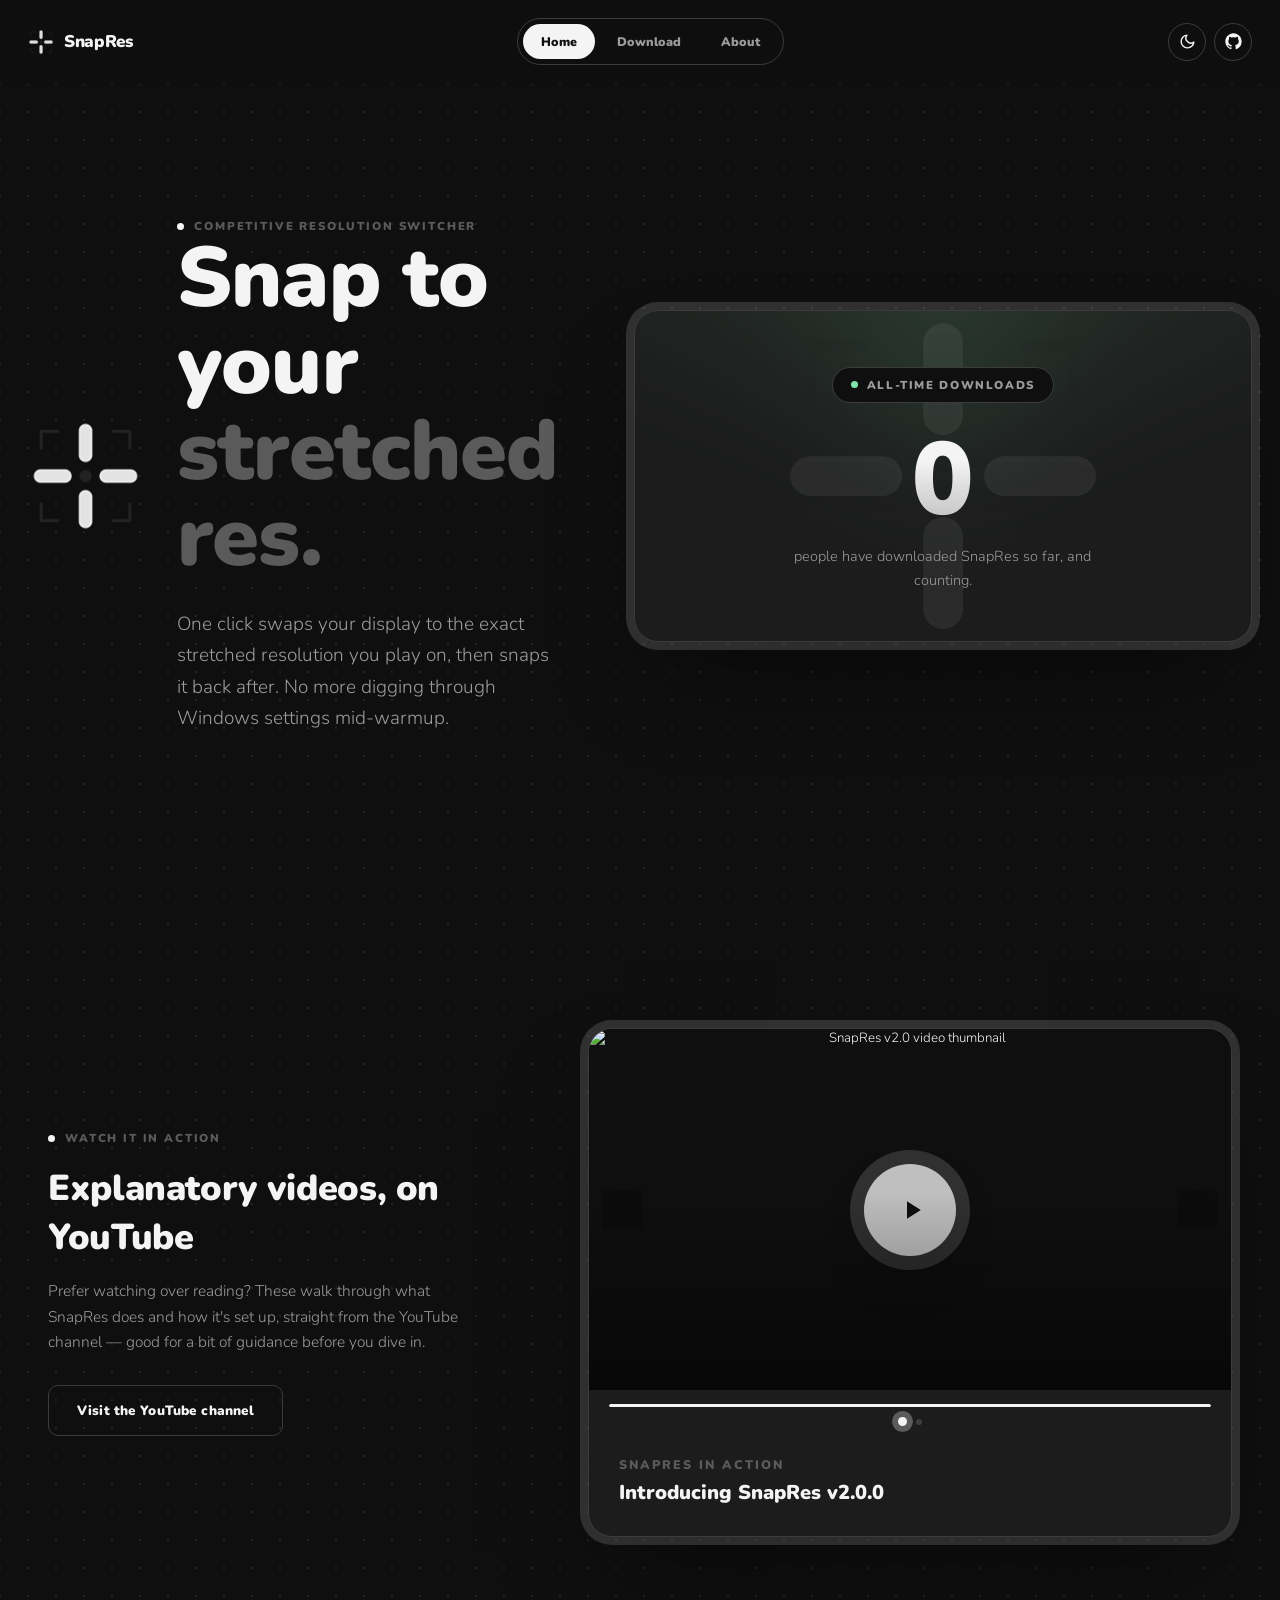
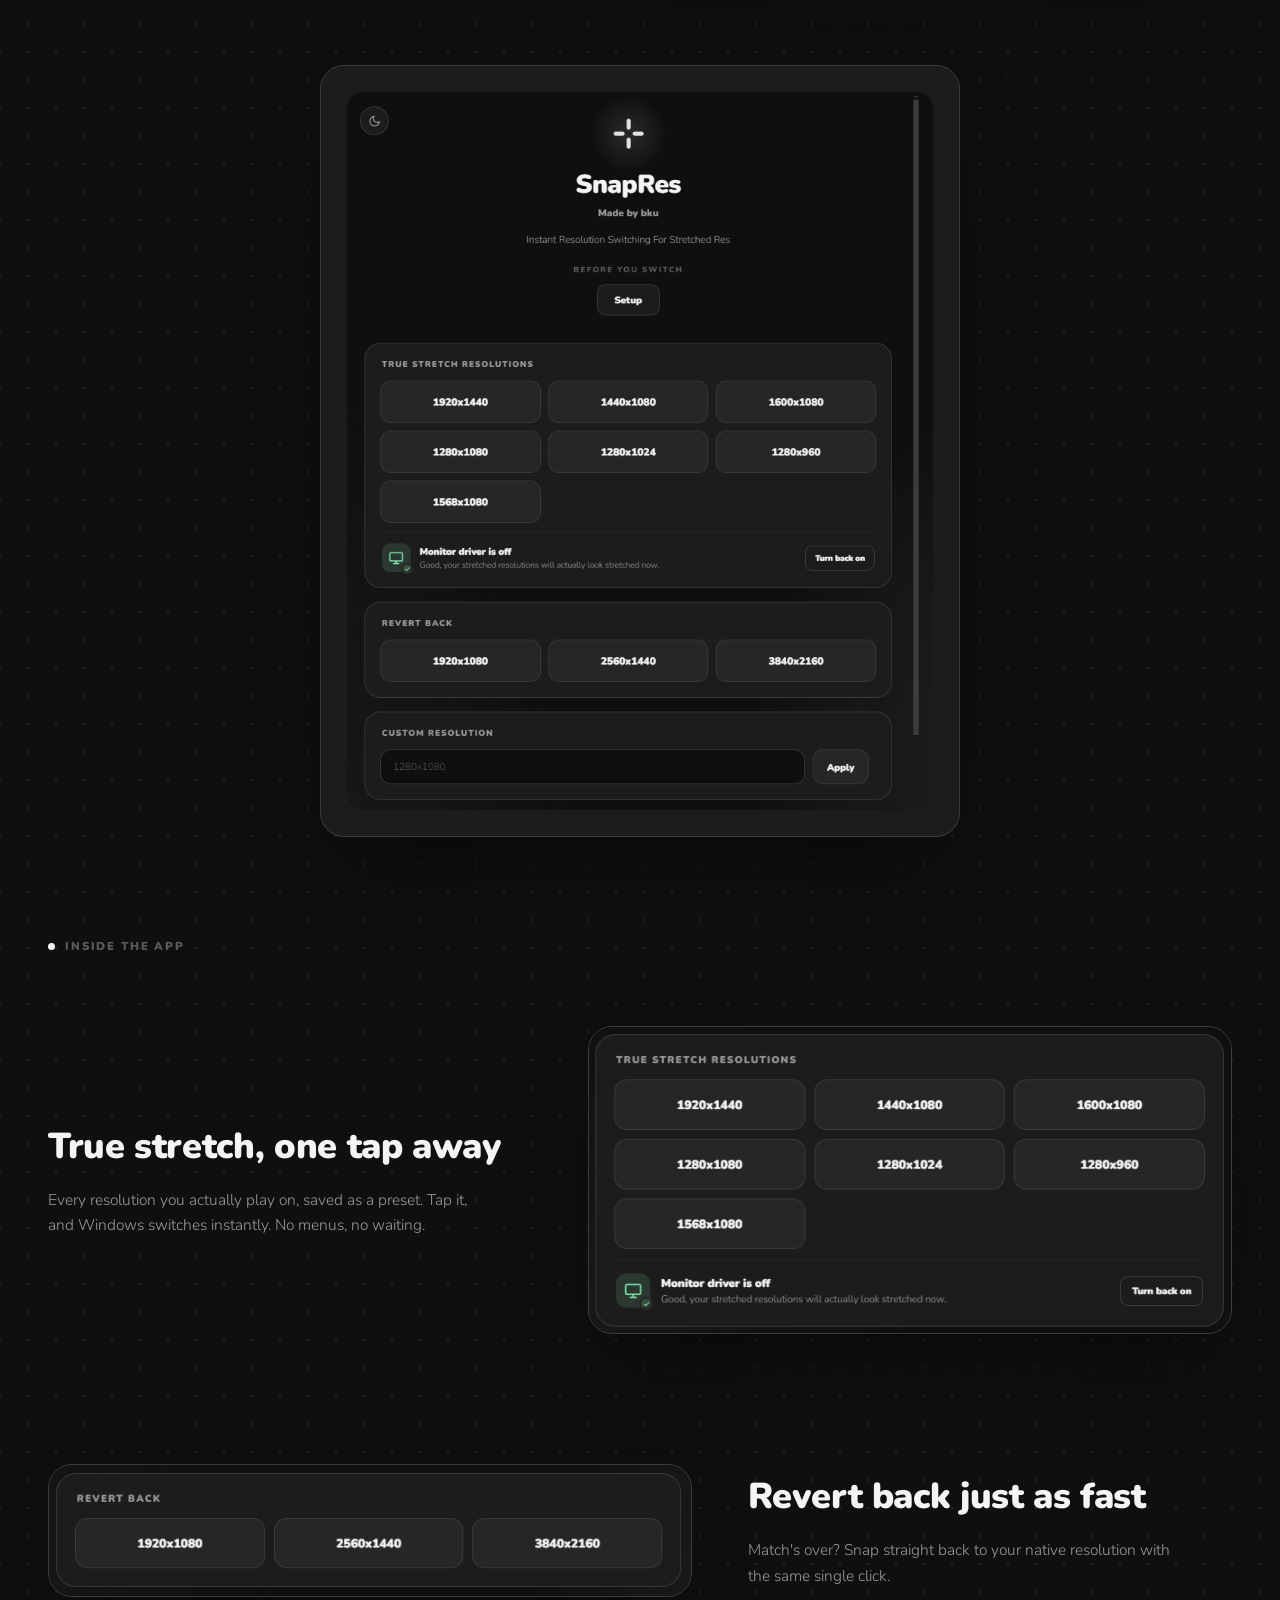
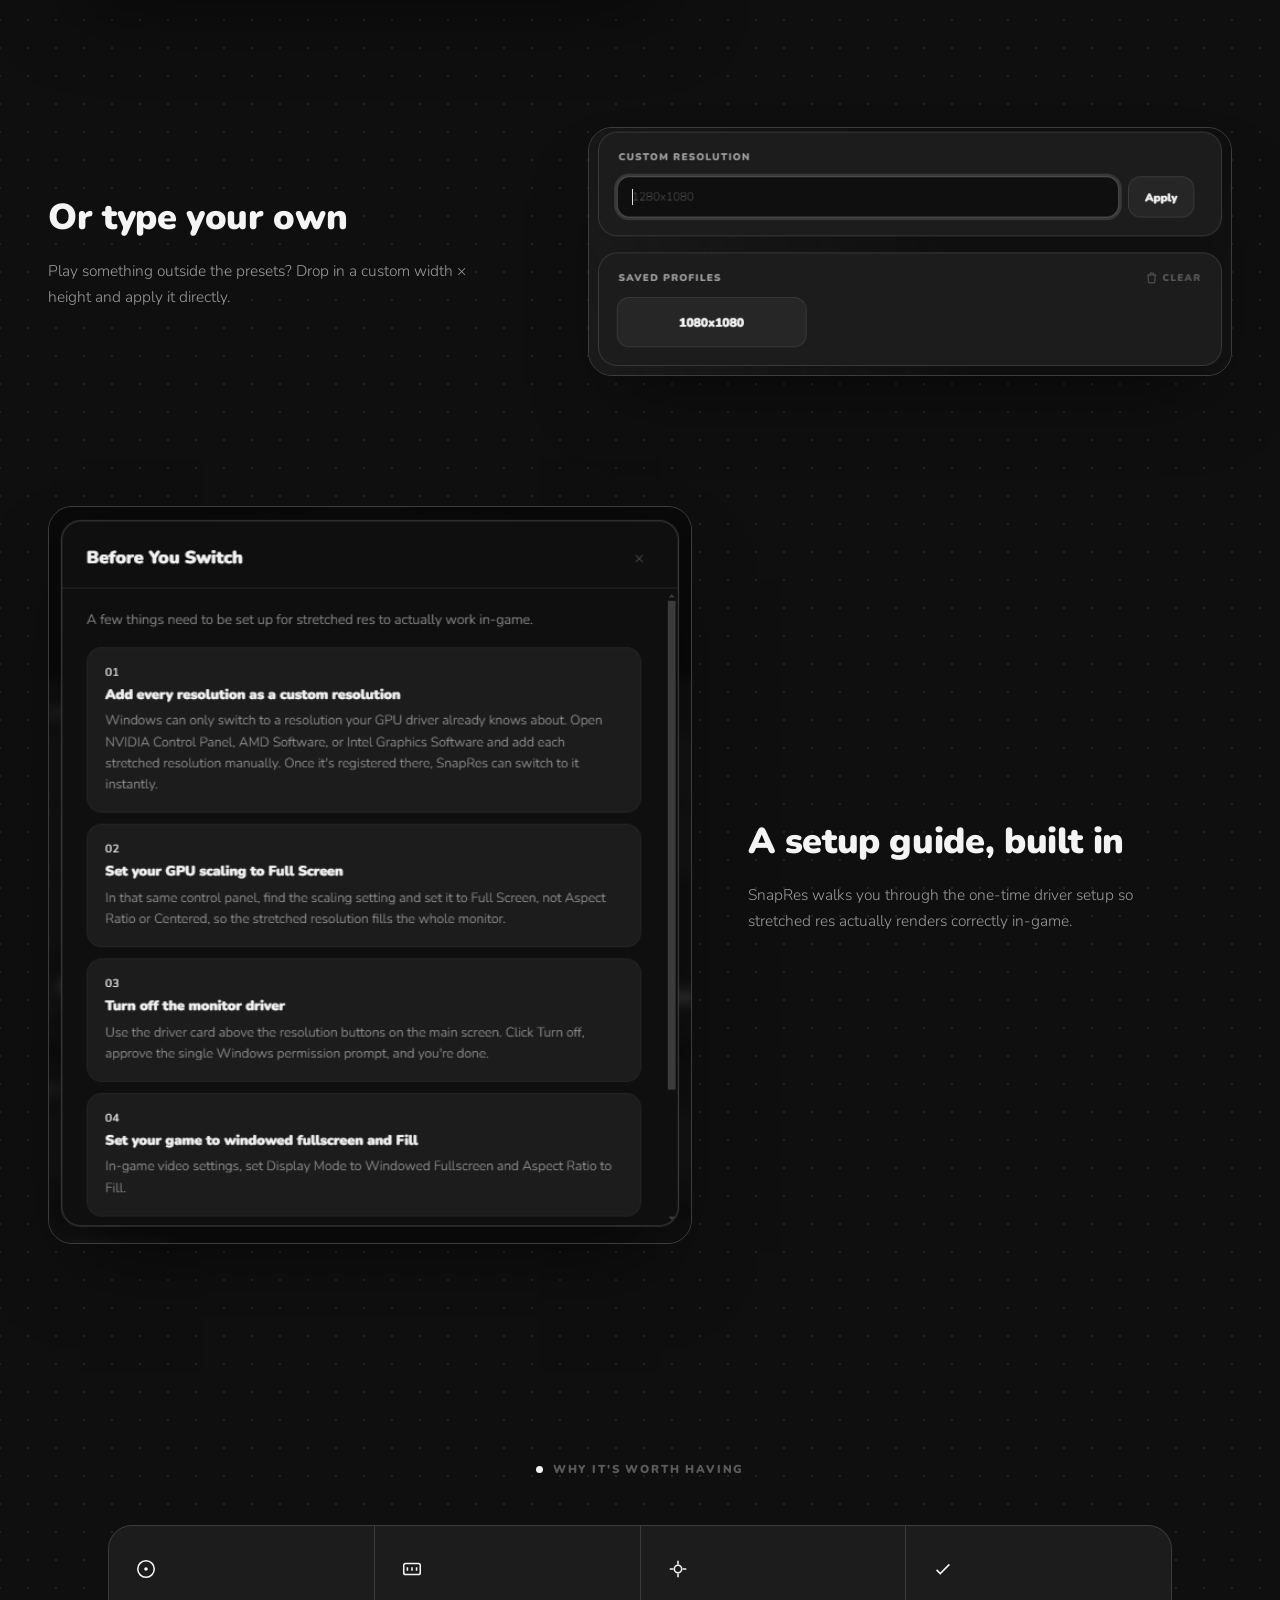
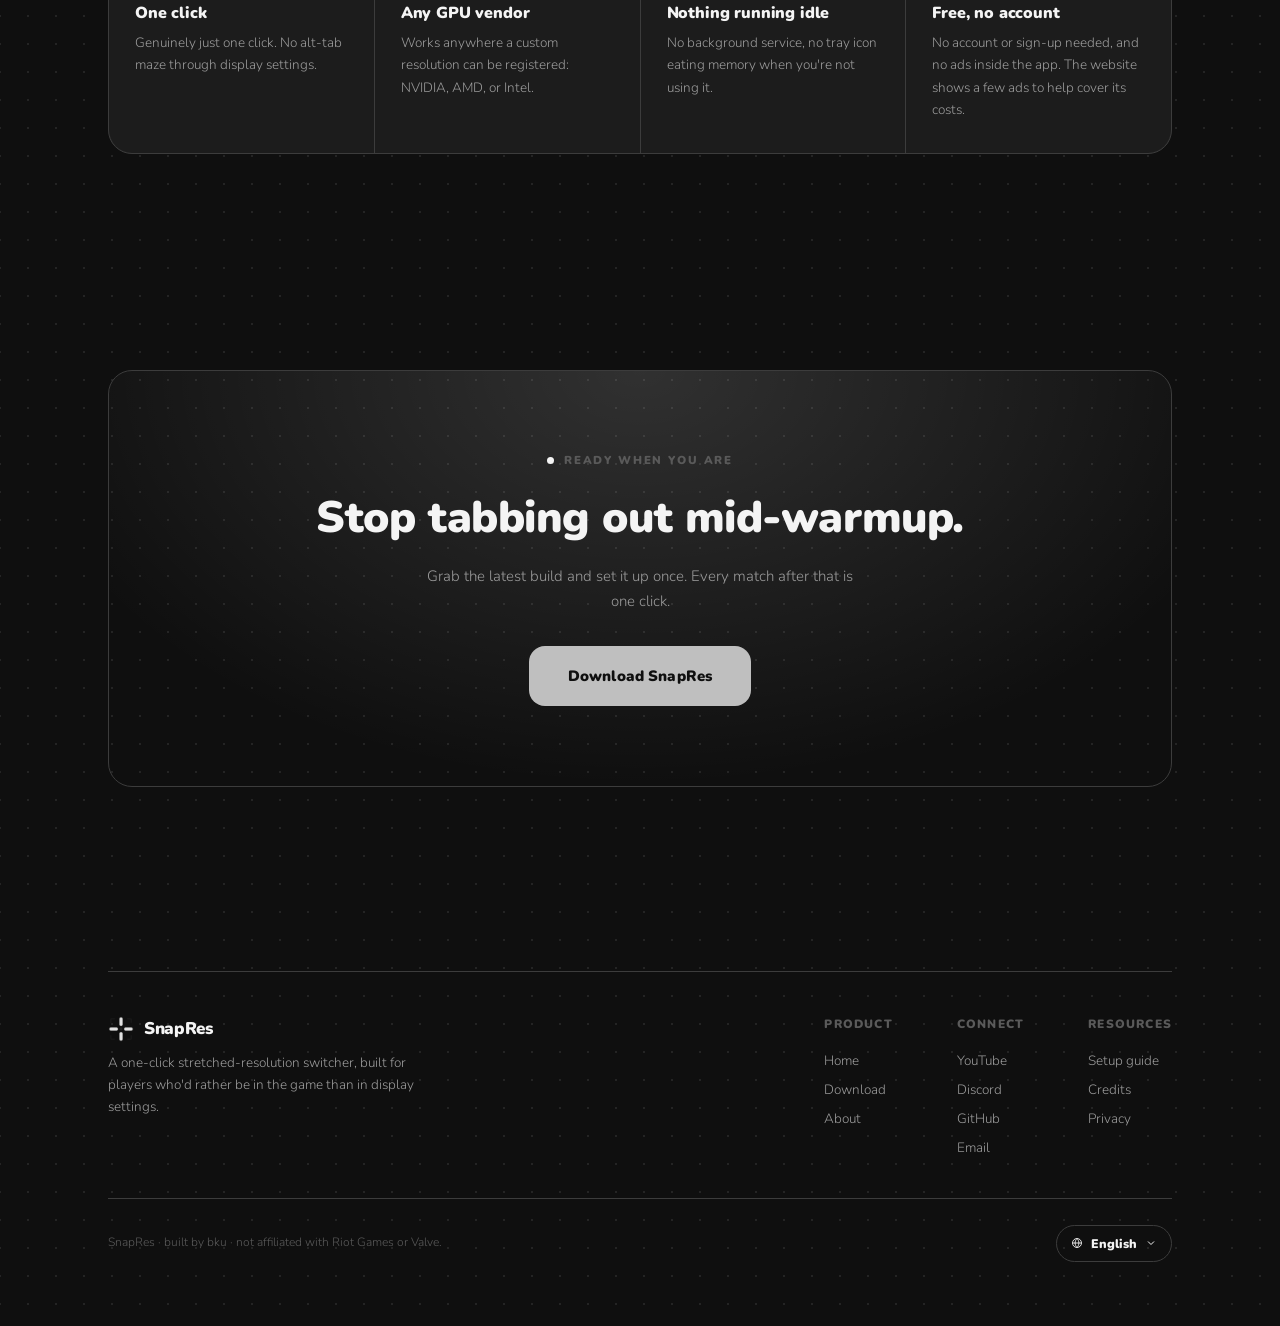
==== commit 4d13478a: "added ads" ====
--- a/index.html
+++ b/index.html
@@ -213,6 +213,8 @@
   </div>
 </section>
 
+<div class="ad-slot" data-ad-slot="home" hidden><span class="ad-slot__label">Advertisement</span></div>
+
 <section class="section section--tight">
   <div class="container">
     <p class="eyebrow reveal" style="justify-content:center; margin:0 auto 46px;" data-i18n="feat_eyebrow">Why It's Worth Having</p>
@@ -235,7 +237,7 @@
       <div class="reveal" style="--i:3; background:var(--panel); padding:32px 26px;">
         <svg width="22" height="22" viewBox="0 0 24 24" fill="none" stroke="currentColor" stroke-width="1.7"><path d="M5 13l4 4L19 7"/></svg>
         <h3 style="font-size:16px; margin:16px 0 8px;" data-i18n="feat4_title">Free, no account</h3>
-        <p style="font-size:13.5px;" data-i18n="feat4_body">No ads, no sign-up, no telemetry. Just the one thing it's built to do.</p>
+        <p style="font-size:13.5px;" data-i18n="feat4_body">No account or sign-up needed, and no ads inside the app. The website shows a few ads to help cover its costs.</p>
       </div>
     </div>
   </div>
@@ -278,6 +280,7 @@
           <h4 data-i18n="footer_resources">Resources</h4>
           <a href="/download#setup" data-i18n="footer_help">Setup guide</a>
           <a href="/about#credits" data-i18n="footer_credits">Credits</a>
+          <a href="/privacy">Privacy</a>
         </div>
       </div>
     </div>
@@ -297,6 +300,7 @@
 </footer>
 
 <script src="/assets/js/config.js"></script>
+<script src="/assets/js/ads.js"></script>
 <script src="/assets/js/analytics.js"></script>
 <script src="/assets/js/live-counter.js"></script>
 <script src="/assets/js/i18n.js"></script>
--- a/assets/css/main.css
+++ b/assets/css/main.css
@@ -12,7 +12,6 @@
 }
 
 body {
-  
   background-image:
     radial-gradient(var(--border-soft) 1px, transparent 1px);
   background-size: 28px 28px;
@@ -21,37 +20,6 @@
 }
 
 [data-theme="light"] body { background-image: radial-gradient(var(--border) 1px, transparent 1px); }
-
-/* Ambient glow drifting behind the dot grid, site-wide. Same soft-aurora
-   technique as .live-counter-card__aurora, just slower and dimmer so it
-   reads as atmosphere rather than a light show - the grid dots pick up a
-   faint tint as the glow passes under them. */
-body::before {
-  content: "";
-  position: fixed;
-  inset: -15%;
-  z-index: -1;
-  pointer-events: none;
-  background:
-    radial-gradient(620px circle at 20% 25%, color-mix(in srgb, var(--status-ok) 20%, transparent), transparent 62%),
-    radial-gradient(560px circle at 82% 70%, color-mix(in srgb, var(--status-ok) 13%, transparent), transparent 64%);
-  filter: blur(40px);
-  animation: bg-aurora-drift 58s ease-in-out infinite alternate;
-  will-change: transform;
-}
-[data-theme="light"] body::before {
-  background:
-    radial-gradient(620px circle at 20% 25%, color-mix(in srgb, var(--status-ok) 11%, transparent), transparent 62%),
-    radial-gradient(560px circle at 82% 70%, color-mix(in srgb, var(--status-ok) 7%, transparent), transparent 64%);
-}
-@keyframes bg-aurora-drift {
-  0%   { transform: translate(0%, 0%) scale(1); }
-  50%  { transform: translate(5%, -4%) scale(1.12); }
-  100% { transform: translate(-4%, 5%) scale(1); }
-}
-@media (prefers-reduced-motion: reduce) {
-  body::before { animation: none; }
-}
 
 ::selection { background: var(--text-main); color: var(--bg); }
 
@@ -800,3 +768,8 @@
 @media (prefers-reduced-motion: reduce) {
   *, *::before, *::after { animation-duration: .001ms !important; transition-duration: .001ms !important; scroll-behavior: auto !important; }
 }
+
+.ad-slot{max-width:970px;margin:56px auto;padding:0 24px;text-align:center;overflow:hidden}
+.ad-slot[hidden]{display:none}
+.ad-slot__label{display:block;margin-bottom:8px;font-size:11px;letter-spacing:.08em;text-transform:uppercase;color:var(--text-dimmer)}
+.ad-slot ins{min-height:90px}
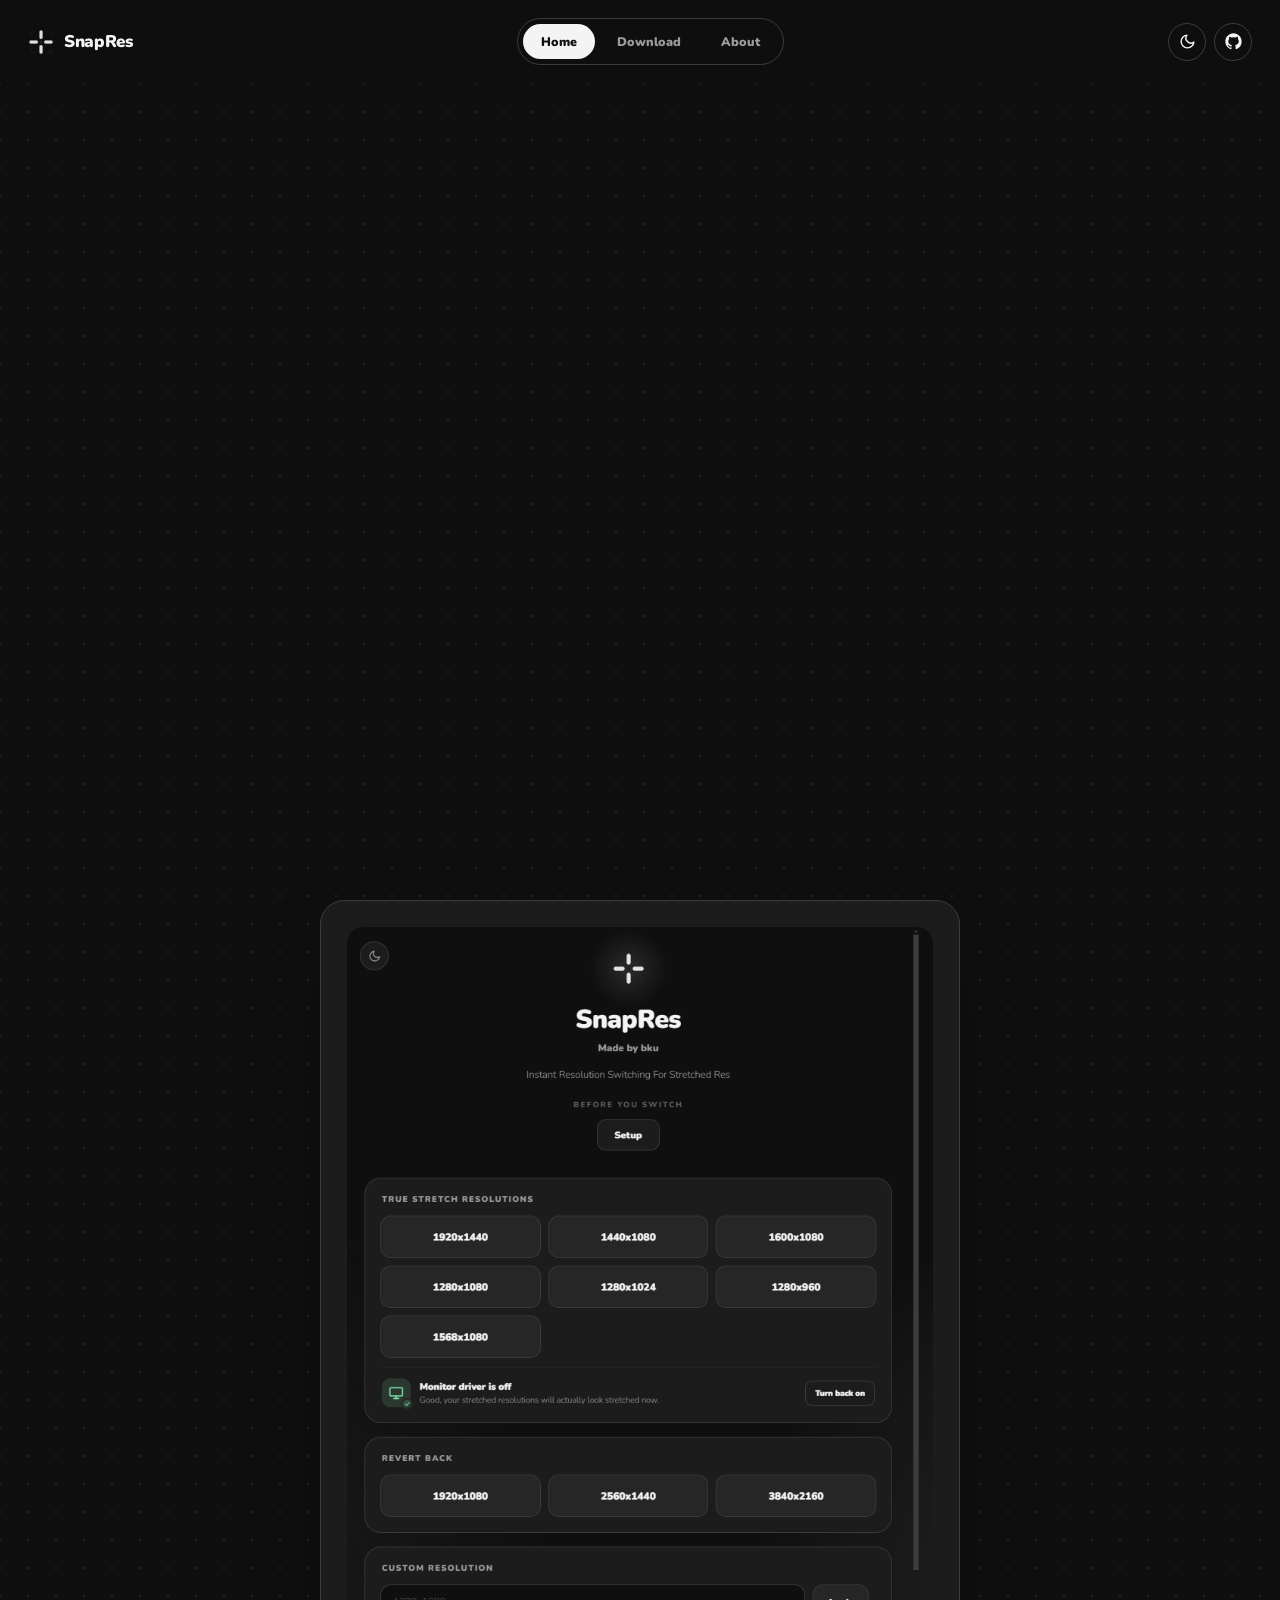
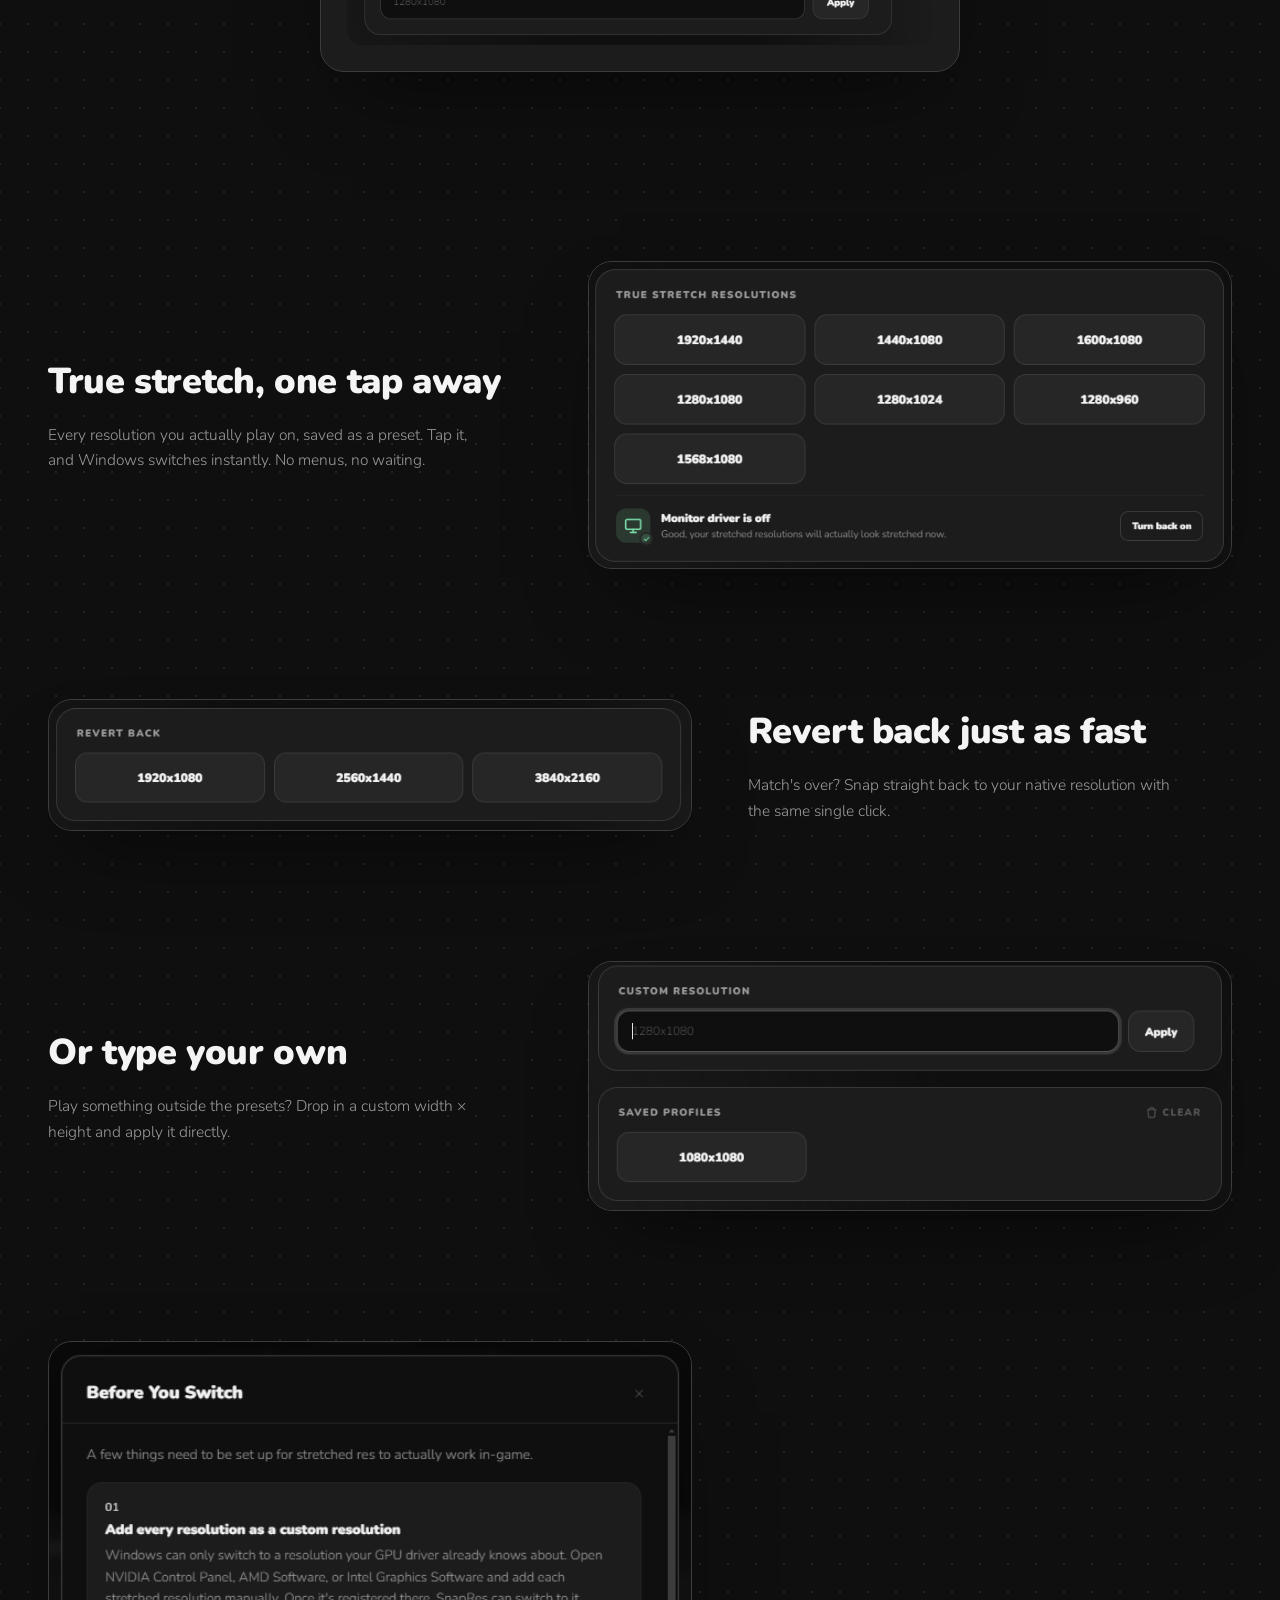
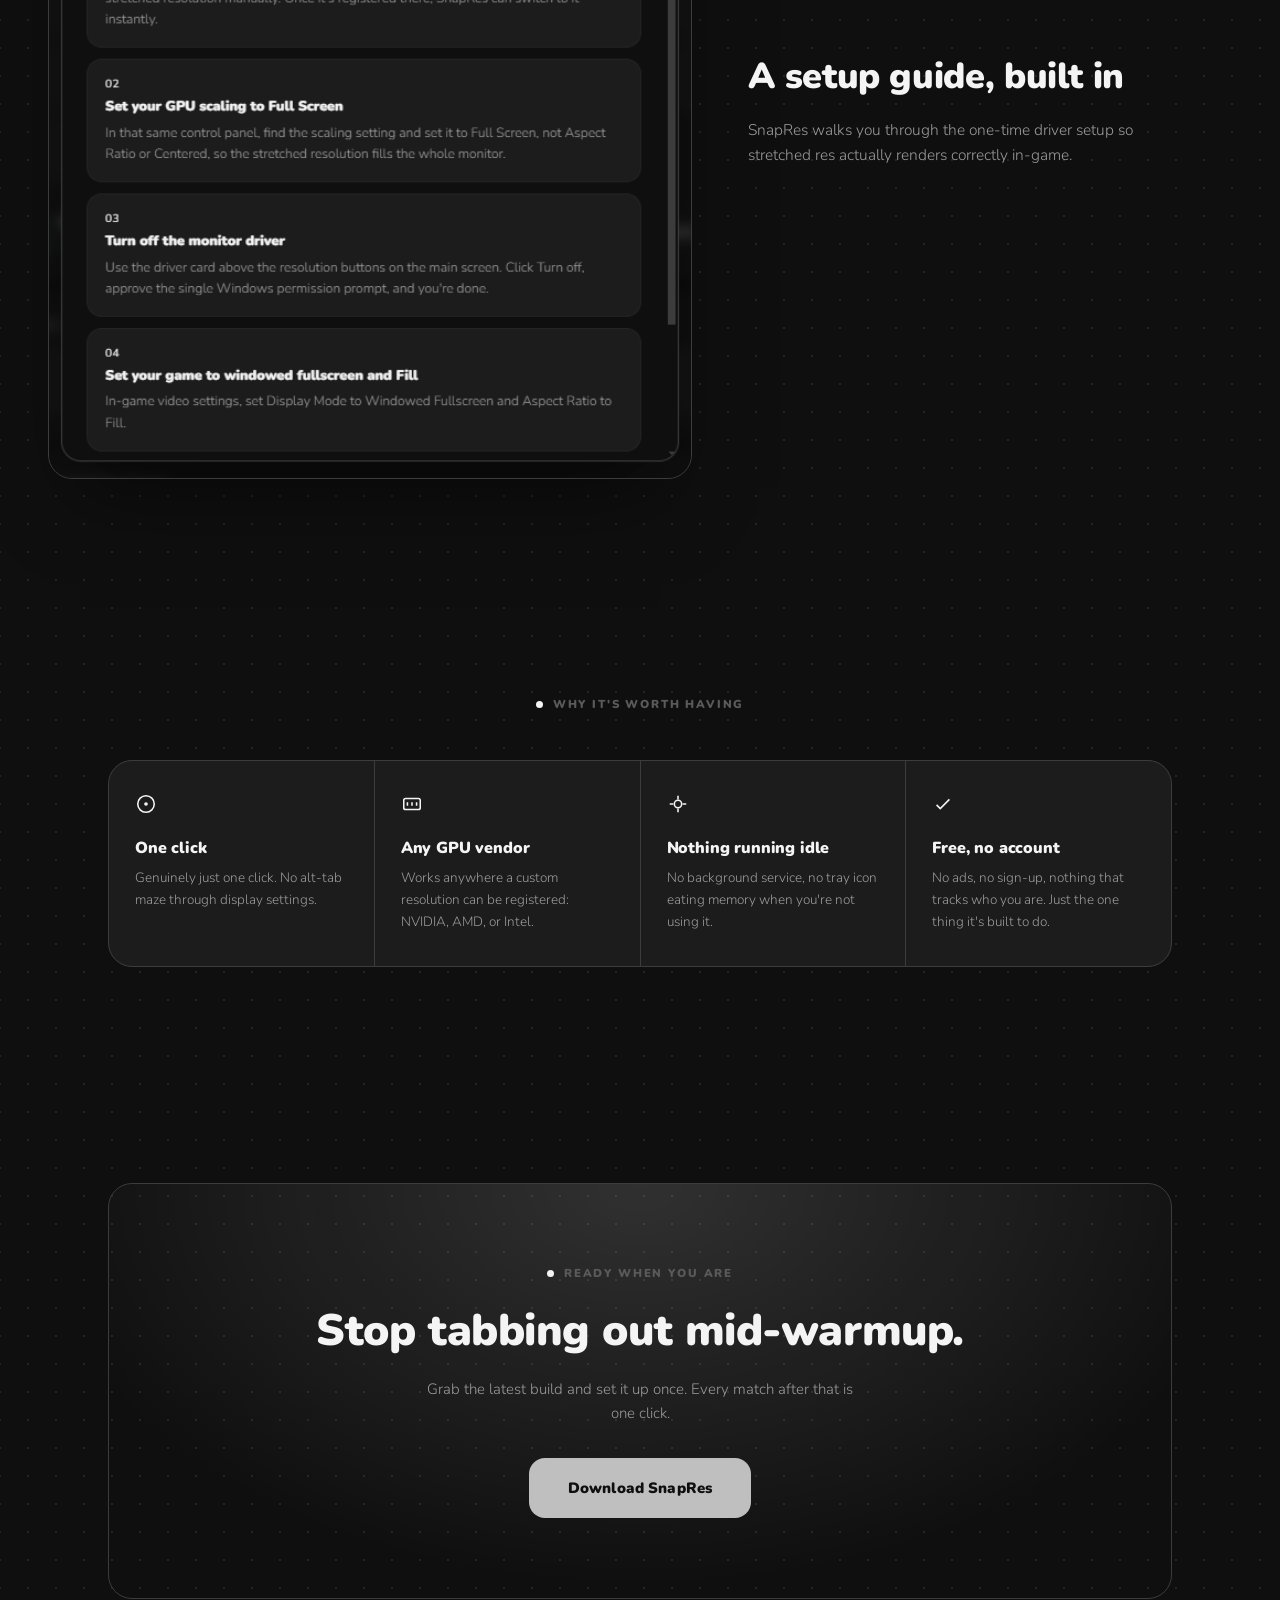
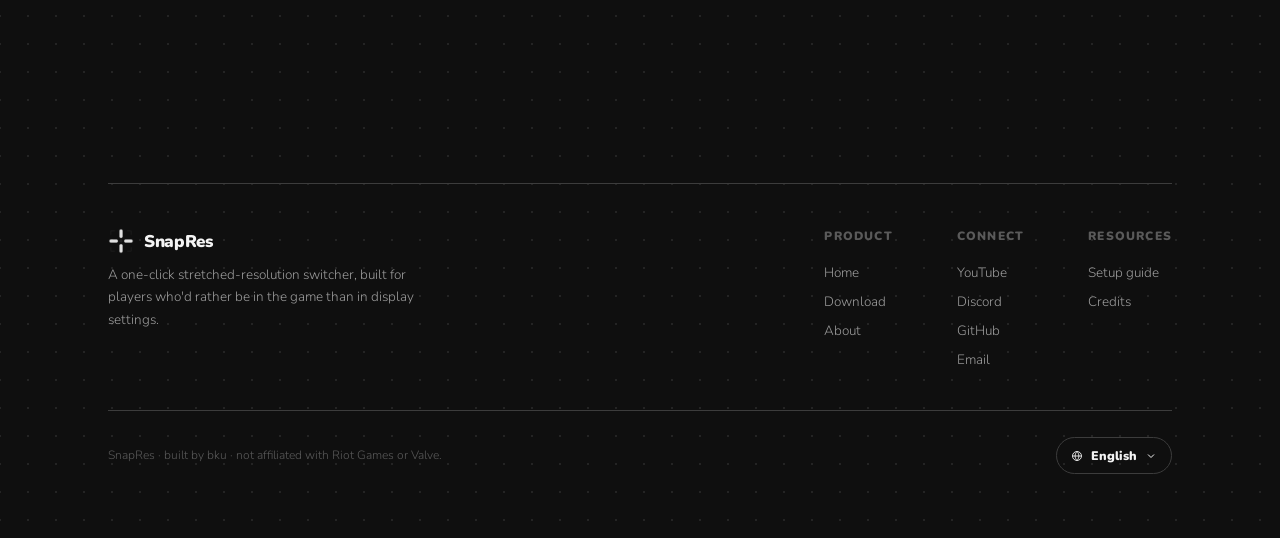
==== commit c69d9ec1: "Add AdSense snippet to pages" ====
--- a/index.html
+++ b/index.html
@@ -58,101 +58,71 @@
         </div>
       </div>
 
-      <div class="live-counter-card reveal reveal-right" style="transition-delay:.18s;">
-        <div class="live-counter-card__aurora" aria-hidden="true"></div>
-        <div class="live-counter-card__globe" aria-hidden="true">
-          <img data-logo data-src-dark="/assets/img/Logo_Dark.png" data-src-light="/assets/img/Logo_Main.png" src="/assets/img/Logo_Dark.png" alt="">
-        </div>
-        <div class="live-counter-card__badge">
-          <span class="live-counter-card__dot"></span>
-          <span data-i18n="live_badge">All-Time Downloads</span>
-        </div>
-        <div class="live-counter-card__number" id="liveUsersNum">0</div>
-        <p class="live-counter-card__caption" data-i18n="live_caption">people have downloaded SnapRes so far, and counting.</p>
+      <div class="video-card reveal reveal-right" style="transition-delay:.18s;">
+        <div class="video-carousel__thumbs" id="videoThumbs">
+          <div class="video-carousel__track" id="videoThumbsTrack">
+            <div class="video-carousel__slide">
+              <div class="video-card__thumb" data-youtube-card data-yt-id="3N5q3WEW5oU">
+                <button class="video-card__playbtn" type="button" aria-label="Play the SnapRes v2.0 video">
+                  <img src="https://img.youtube.com/vi/3N5q3WEW5oU/hqdefault.jpg" alt="SnapRes v2.0 video thumbnail" loading="eager">
+                  <span class="video-card__play" aria-hidden="true">
+                    <svg viewBox="0 0 24 24" fill="currentColor"><path d="M8 5v14l11-7z"/></svg>
+                  </span>
+                </button>
+              </div>
+            </div>
+            <div class="video-carousel__slide">
+              <div class="video-card__thumb" data-youtube-card data-yt-id="BUdp-Yn4ZK0">
+                <span class="video-card__corner video-card__corner--tl"></span>
+                <span class="video-card__corner video-card__corner--tr"></span>
+                <span class="video-card__corner video-card__corner--bl"></span>
+                <span class="video-card__corner video-card__corner--br"></span>
+                <button class="video-card__playbtn" type="button" aria-label="Play the SnapRes showcase video">
+                  <img src="https://img.youtube.com/vi/BUdp-Yn4ZK0/hqdefault.jpg" alt="SnapRes showcase video thumbnail" loading="eager">
+                  <span class="video-card__play" aria-hidden="true">
+                    <svg viewBox="0 0 24 24" fill="currentColor"><path d="M8 5v14l11-7z"/></svg>
+                  </span>
+                </button>
+              </div>
+            </div>
+          </div>
+          <button class="video-carousel__arrow video-carousel__arrow--prev" type="button" id="videoPrev" aria-label="Previous video">
+            <svg viewBox="0 0 24 24" fill="none" stroke="currentColor" stroke-width="2.4" stroke-linecap="round" stroke-linejoin="round"><path d="M15 18l-6-6 6-6"/></svg>
+          </button>
+          <button class="video-carousel__arrow video-carousel__arrow--next" type="button" id="videoNext" aria-label="Next video">
+            <svg viewBox="0 0 24 24" fill="none" stroke="currentColor" stroke-width="2.4" stroke-linecap="round" stroke-linejoin="round"><path d="M9 18l6-6-6-6"/></svg>
+          </button>
+        </div>
+
+        <div class="video-carousel__progress" id="videoProgress">
+          <div class="video-carousel__progress-bar" id="videoProgressBar"></div>
+        </div>
+
+        <div class="video-carousel__dots" id="videoDots">
+          <button class="video-carousel__dot is-active" type="button" data-index="0" aria-label="Show video 1"></button>
+          <button class="video-carousel__dot" type="button" data-index="1" aria-label="Show video 2"></button>
+        </div>
+
+        <div class="video-carousel__labels">
+          <div class="video-carousel__label-track" id="videoLabelsTrack">
+            <div class="video-carousel__label-slide">
+              <div class="video-card__label">
+                <span class="video-card__eyebrow">SnapRes in action</span>
+                <span class="video-card__title">Introducing SnapRes v2.0.0</span>
+              </div>
+            </div>
+            <div class="video-carousel__label-slide">
+              <div class="video-card__label">
+                <span class="video-card__eyebrow">SnapRes in action</span>
+                <span class="video-card__title">Watch the full showcase on YouTube</span>
+              </div>
+            </div>
+          </div>
+        </div>
       </div>
     </div>
   </div>
 </header>
-
-<section class="section">
-  <div class="container" style="max-width:1240px;">
-    <div class="showrow" style="margin-bottom:0;">
-      <div class="reveal reveal-left showrow__text" style="order:1;">
-        <p class="eyebrow" data-i18n="videos_eyebrow">Watch It In Action</p>
-        <h2 style="font-size:clamp(26px,3vw,36px); margin:16px 0 16px;" data-i18n="videos_title">Explanatory videos, on YouTube</h2>
-        <p style="font-size:15.5px; max-width:440px;" data-i18n="videos_body">Prefer watching over reading? These walk through what SnapRes does and how it's set up, straight from the YouTube channel — good for a bit of guidance before you dive in.</p>
-        <span class="btn__bracket-frame snap-target" style="margin-top:30px;">
-          <span class="bracket bracket--tl"></span><span class="bracket bracket--tr"></span><span class="bracket bracket--bl"></span><span class="bracket bracket--br"></span>
-          <a class="btn btn--ghost" data-cfg="YOUTUBE_URL" href="https://www.youtube.com/@bkuuuuu" target="_blank" rel="noopener" data-i18n="videos_btn">Visit the YouTube channel</a>
-        </span>
-      </div>
-      <div class="reveal reveal-right showrow__image" style="order:2;">
-        <div class="video-card">
-          <div class="video-carousel__thumbs" id="videoThumbs">
-            <div class="video-carousel__track" id="videoThumbsTrack">
-              <div class="video-carousel__slide">
-                <div class="video-card__thumb" data-youtube-card data-yt-id="3N5q3WEW5oU">
-                  <button class="video-card__playbtn" type="button" aria-label="Play the SnapRes v2.0 video">
-                    <img src="https://img.youtube.com/vi/3N5q3WEW5oU/hqdefault.jpg" alt="SnapRes v2.0 video thumbnail" loading="lazy">
-                    <span class="video-card__play" aria-hidden="true">
-                      <svg viewBox="0 0 24 24" fill="currentColor"><path d="M8 5v14l11-7z"/></svg>
-                    </span>
-                  </button>
-                </div>
-              </div>
-              <div class="video-carousel__slide">
-                <div class="video-card__thumb" data-youtube-card data-yt-id="BUdp-Yn4ZK0">
-                  <span class="video-card__corner video-card__corner--tl"></span>
-                  <span class="video-card__corner video-card__corner--tr"></span>
-                  <span class="video-card__corner video-card__corner--bl"></span>
-                  <span class="video-card__corner video-card__corner--br"></span>
-                  <button class="video-card__playbtn" type="button" aria-label="Play the SnapRes showcase video">
-                    <img src="https://img.youtube.com/vi/BUdp-Yn4ZK0/hqdefault.jpg" alt="SnapRes showcase video thumbnail" loading="lazy">
-                    <span class="video-card__play" aria-hidden="true">
-                      <svg viewBox="0 0 24 24" fill="currentColor"><path d="M8 5v14l11-7z"/></svg>
-                    </span>
-                  </button>
-                </div>
-              </div>
-            </div>
-            <button class="video-carousel__arrow video-carousel__arrow--prev" type="button" id="videoPrev" aria-label="Previous video">
-              <svg viewBox="0 0 24 24" fill="none" stroke="currentColor" stroke-width="2.4" stroke-linecap="round" stroke-linejoin="round"><path d="M15 18l-6-6 6-6"/></svg>
-            </button>
-            <button class="video-carousel__arrow video-carousel__arrow--next" type="button" id="videoNext" aria-label="Next video">
-              <svg viewBox="0 0 24 24" fill="none" stroke="currentColor" stroke-width="2.4" stroke-linecap="round" stroke-linejoin="round"><path d="M9 18l6-6-6-6"/></svg>
-            </button>
-          </div>
-
-          <div class="video-carousel__progress" id="videoProgress">
-            <div class="video-carousel__progress-bar" id="videoProgressBar"></div>
-          </div>
-
-          <div class="video-carousel__dots" id="videoDots">
-            <button class="video-carousel__dot is-active" type="button" data-index="0" aria-label="Show video 1"></button>
-            <button class="video-carousel__dot" type="button" data-index="1" aria-label="Show video 2"></button>
-          </div>
-
-          <div class="video-carousel__labels">
-            <div class="video-carousel__label-track" id="videoLabelsTrack">
-              <div class="video-carousel__label-slide">
-                <div class="video-card__label">
-                  <span class="video-card__eyebrow">SnapRes in action</span>
-                  <span class="video-card__title">Introducing SnapRes v2.0.0</span>
-                </div>
-              </div>
-              <div class="video-carousel__label-slide">
-                <div class="video-card__label">
-                  <span class="video-card__eyebrow">SnapRes in action</span>
-                  <span class="video-card__title">Watch the full showcase on YouTube</span>
-                </div>
-              </div>
-            </div>
-          </div>
-        </div>
-      </div>
-    </div>
-  </div>
-</section>
 
 <div class="container hero-visual" style="padding-bottom:60px;">
   <div class="snapframe" style="display:block; max-width:640px; margin:0 auto;">
@@ -212,8 +182,6 @@
     </div>
   </div>
 </section>
-
-<div class="ad-slot" data-ad-slot="home" hidden><span class="ad-slot__label">Advertisement</span></div>
 
 <section class="section section--tight">
   <div class="container">
@@ -237,7 +205,7 @@
       <div class="reveal" style="--i:3; background:var(--panel); padding:32px 26px;">
         <svg width="22" height="22" viewBox="0 0 24 24" fill="none" stroke="currentColor" stroke-width="1.7"><path d="M5 13l4 4L19 7"/></svg>
         <h3 style="font-size:16px; margin:16px 0 8px;" data-i18n="feat4_title">Free, no account</h3>
-        <p style="font-size:13.5px;" data-i18n="feat4_body">No account or sign-up needed, and no ads inside the app. The website shows a few ads to help cover its costs.</p>
+        <p style="font-size:13.5px;" data-i18n="feat4_body">No ads, no sign-up, no telemetry. Just the one thing it's built to do.</p>
       </div>
     </div>
   </div>
@@ -280,7 +248,6 @@
           <h4 data-i18n="footer_resources">Resources</h4>
           <a href="/download#setup" data-i18n="footer_help">Setup guide</a>
           <a href="/about#credits" data-i18n="footer_credits">Credits</a>
-          <a href="/privacy">Privacy</a>
         </div>
       </div>
     </div>
@@ -300,9 +267,7 @@
 </footer>
 
 <script src="/assets/js/config.js"></script>
-<script src="/assets/js/ads.js"></script>
 <script src="/assets/js/analytics.js"></script>
-<script src="/assets/js/live-counter.js"></script>
 <script src="/assets/js/i18n.js"></script>
 <script src="/assets/js/app.js"></script>
 </body>
--- a/assets/css/main.css
+++ b/assets/css/main.css
@@ -12,6 +12,7 @@
 }
 
 body {
+  
   background-image:
     radial-gradient(var(--border-soft) 1px, transparent 1px);
   background-size: 28px 28px;
@@ -325,99 +326,7 @@
   color: var(--text-main);
 }
 
-.live-counter-card {
-  flex: 1 1 640px;
-  max-width: 760px;
-  width: 100%;
-  position: relative;
-  border-radius: var(--radius-lg);
-  border: 1px solid var(--border);
-  background: var(--panel);
-  overflow: hidden;
-  padding: 56px 40px 48px;
-  text-align: center;
-  box-shadow: 0 0 0 8px var(--glow), 0 50px 100px -34px rgba(0,0,0,.55);
-  transition: transform .45s var(--ease-snap), box-shadow .45s var(--ease-out), border-color .4s var(--ease-out);
-}
-[data-theme="light"] .live-counter-card { box-shadow: 0 0 0 8px var(--glow), 0 50px 100px -38px rgba(15,15,15,.22); }
-.live-counter-card:hover {
-  transform: translateY(-4px);
-  border-color: var(--text-main);
-  box-shadow: 0 0 0 12px var(--glow-strong), 0 54px 110px -32px rgba(0,0,0,.6);
-}
-.live-counter-card__aurora {
-  position: absolute;
-  inset: -45%;
-  background: conic-gradient(from 0deg, var(--status-ok), transparent 22%, transparent 78%, var(--status-ok));
-  opacity: .16;
-  filter: blur(60px);
-  animation: liveAuroraSpin 16s linear infinite;
-  pointer-events: none;
-}
-[data-theme="light"] .live-counter-card__aurora { opacity: .12; }
-@keyframes liveAuroraSpin { to { transform: rotate(360deg); } }
-.live-counter-card__globe {
-  position: absolute;
-  top: 50%; left: 50%;
-  width: 340px; height: 340px;
-  transform: translate(-50%,-50%);
-  color: var(--text-main);
-  opacity: .07;
-  pointer-events: none;
-}
-.live-counter-card__globe svg { width: 100%; height: 100%; }
-.live-counter-card__globe img {
-  width: 100%;
-  height: 100%;
-  object-fit: contain;
-  filter: grayscale(1);
-}
-.live-counter-card__badge {
-  position: relative;
-  display: inline-flex;
-  align-items: center;
-  gap: 9px;
-  padding: 9px 18px;
-  border: 1px solid var(--border);
-  border-radius: 999px;
-  background: var(--bg);
-  font-family: var(--font-title);
-  font-size: 11.5px;
-  letter-spacing: .14em;
-  text-transform: uppercase;
-  color: var(--text-dim);
-}
-.live-counter-card__dot {
-  width: 7px; height: 7px;
-  border-radius: 50%;
-  background: var(--status-ok);
-  flex: none;
-  animation: liveDotPulse 1.8s ease-out infinite;
-}
-@keyframes liveDotPulse {
-  0% { box-shadow: 0 0 0 0 rgba(127,227,172,.55); }
-  70% { box-shadow: 0 0 0 9px rgba(127,227,172,0); }
-  100% { box-shadow: 0 0 0 0 rgba(127,227,172,0); }
-}
-.live-counter-card__number {
-  position: relative;
-  font-family: var(--font-title);
-  font-size: clamp(64px, 8vw, 108px);
-  line-height: 1;
-  margin-top: 26px;
-  font-variant-numeric: tabular-nums;
-  background: linear-gradient(180deg, var(--text-main) 30%, var(--text-dim) 140%);
-  -webkit-background-clip: text;
-  background-clip: text;
-  -webkit-text-fill-color: transparent;
-}
-.live-counter-card__caption {
-  position: relative;
-  max-width: 320px;
-  margin: 14px auto 0;
-  font-size: 14.5px;
-}
-
+/* ---- video carousel ---- */
 .video-carousel__thumbs {
   position: relative;
   overflow: hidden;
@@ -514,7 +423,6 @@
   .video-card { max-width: 520px; margin: 0 auto; }
   .video-card__label { padding: 18px 20px 22px; }
   .video-card__title { font-size: 16px; }
-  .live-counter-card { max-width: 520px; margin: 0 auto; padding: 44px 26px 38px; }
   .hero-visual { display: none; }
 }
 
@@ -768,8 +676,3 @@
 @media (prefers-reduced-motion: reduce) {
   *, *::before, *::after { animation-duration: .001ms !important; transition-duration: .001ms !important; scroll-behavior: auto !important; }
 }
-
-.ad-slot{max-width:970px;margin:56px auto;padding:0 24px;text-align:center;overflow:hidden}
-.ad-slot[hidden]{display:none}
-.ad-slot__label{display:block;margin-bottom:8px;font-size:11px;letter-spacing:.08em;text-transform:uppercase;color:var(--text-dimmer)}
-.ad-slot ins{min-height:90px}
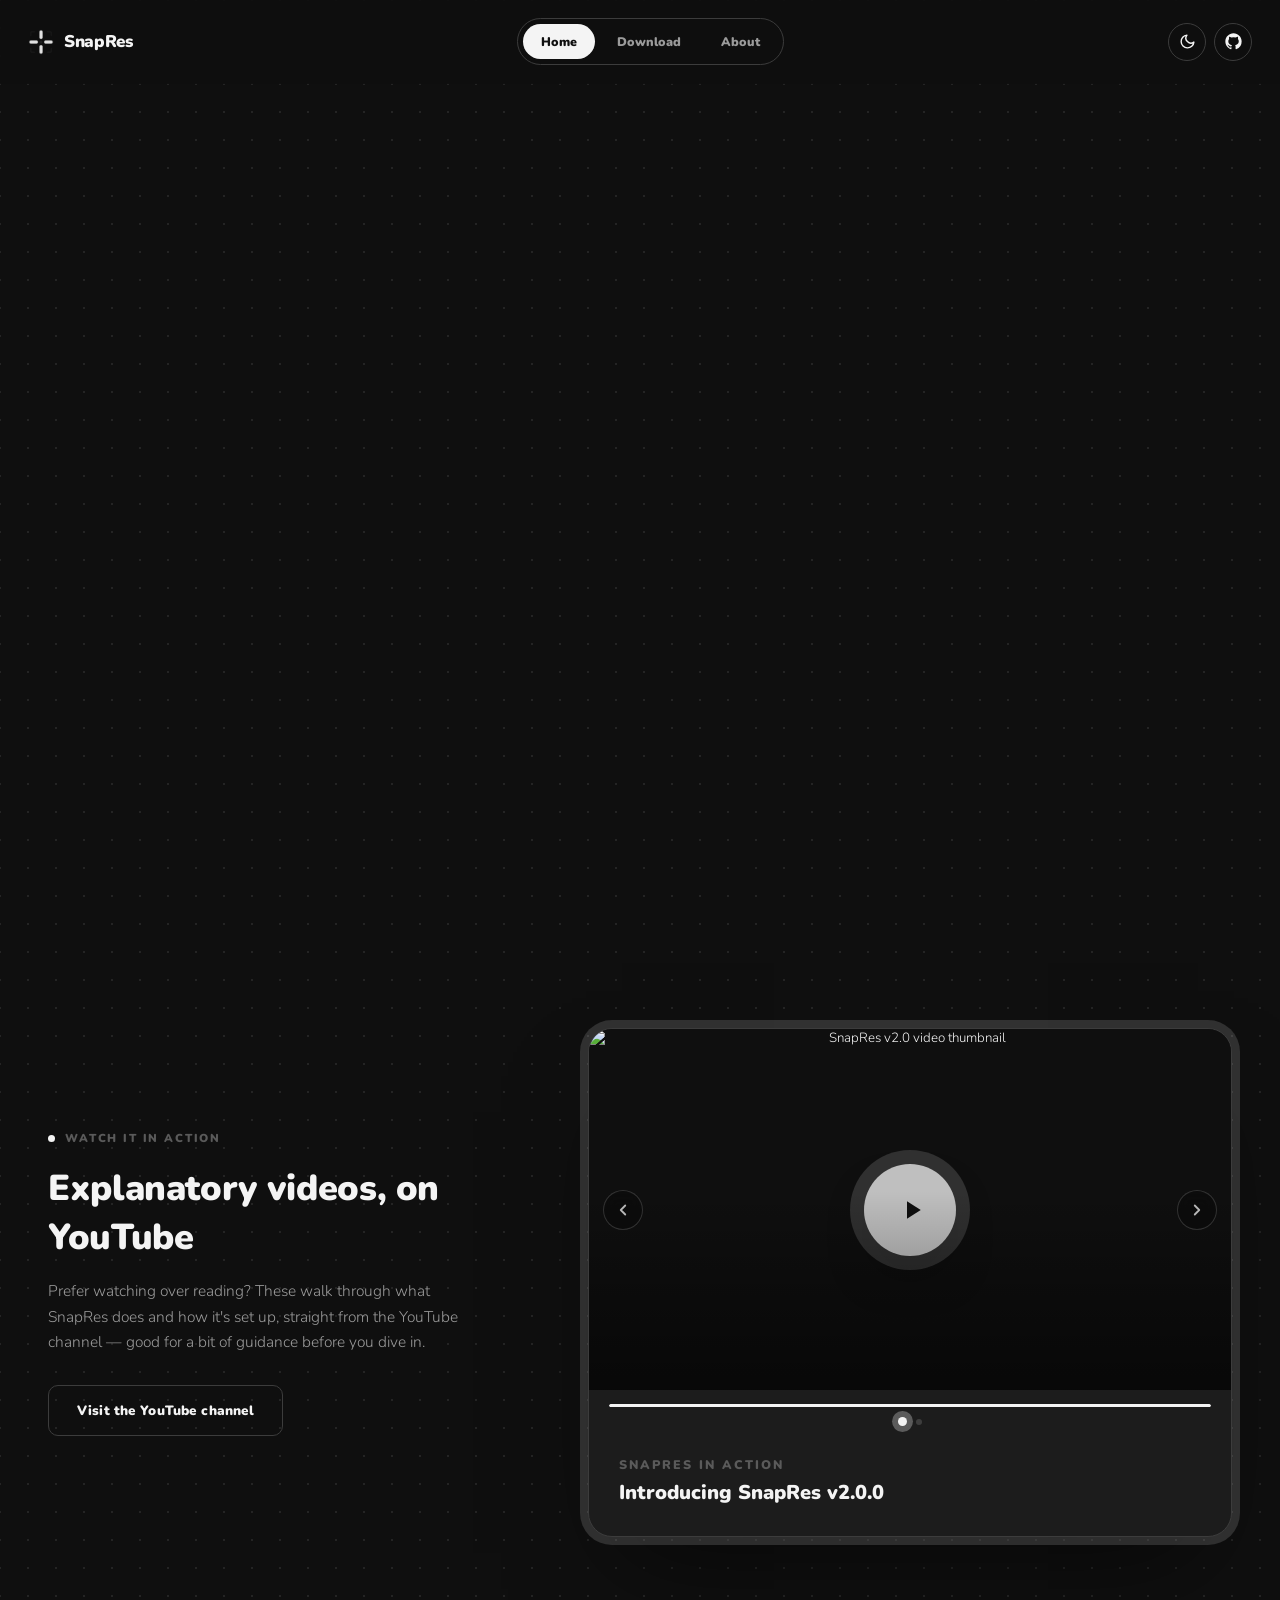
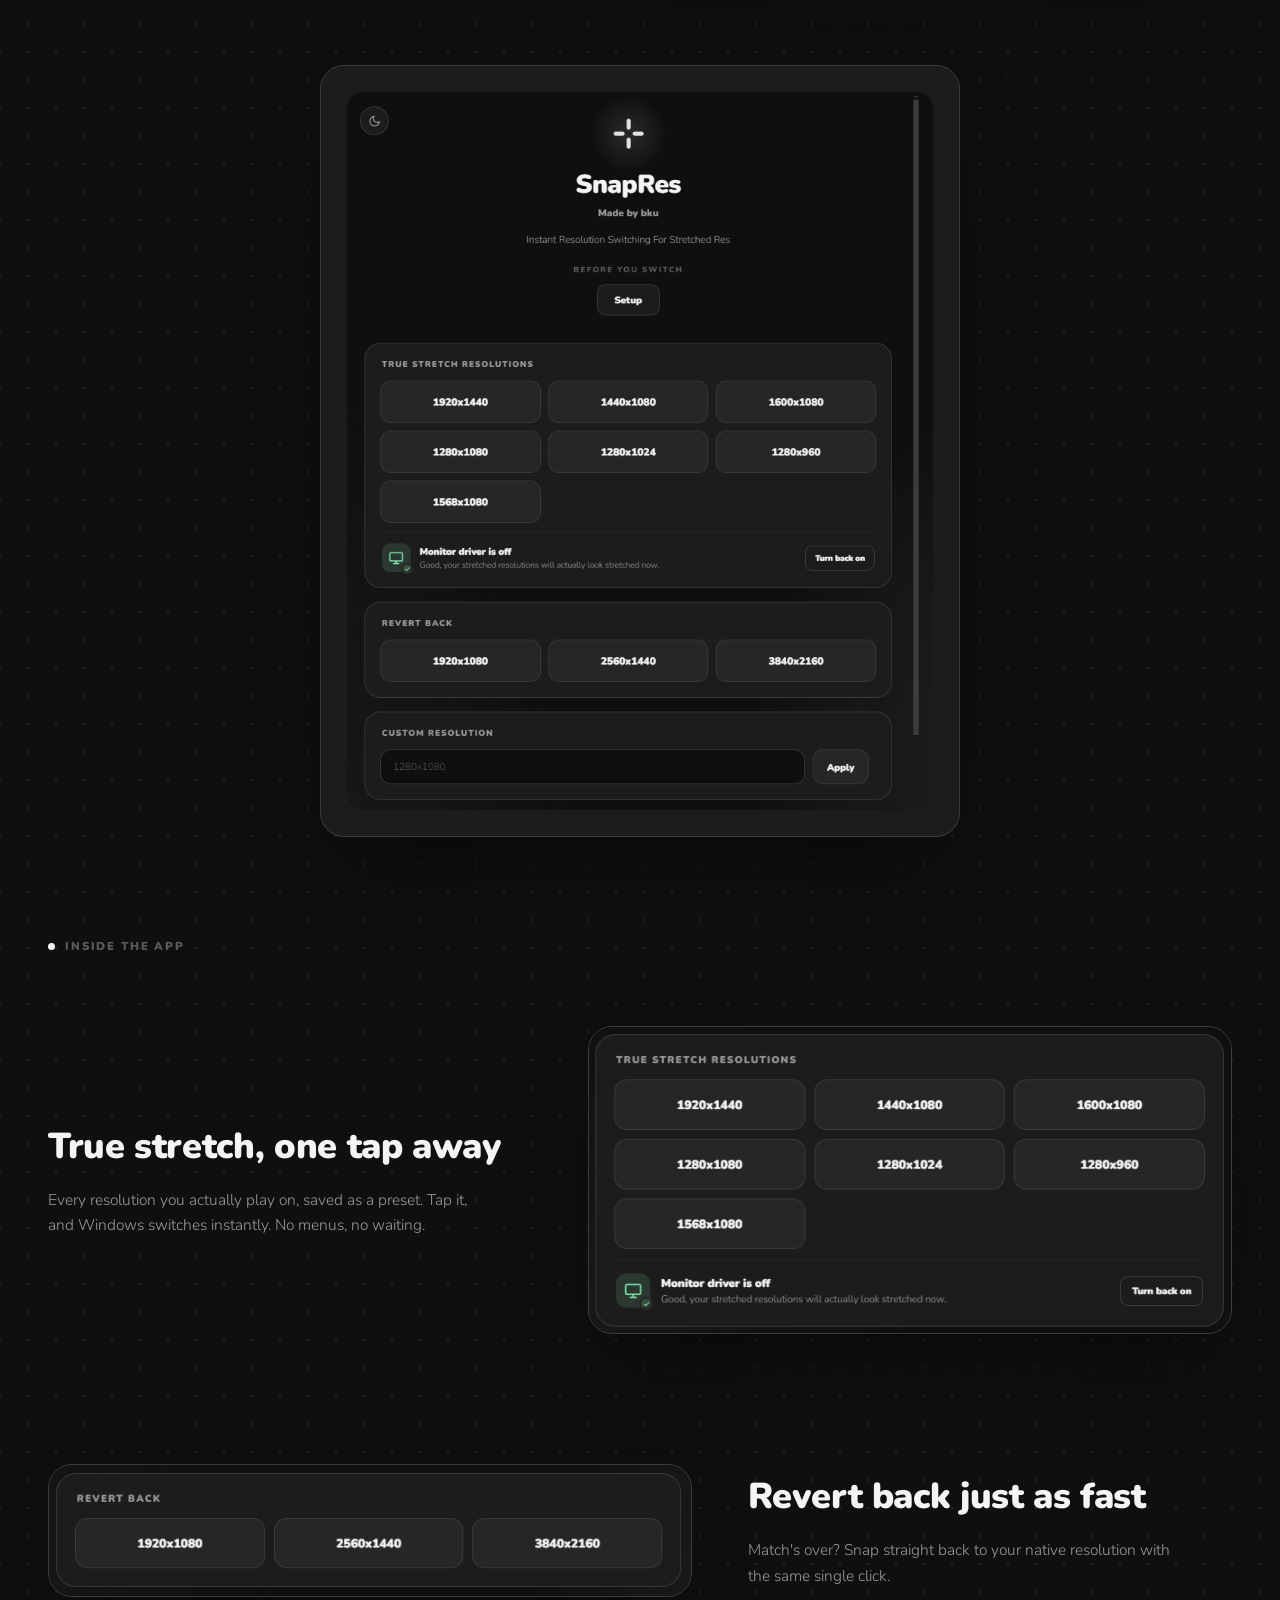
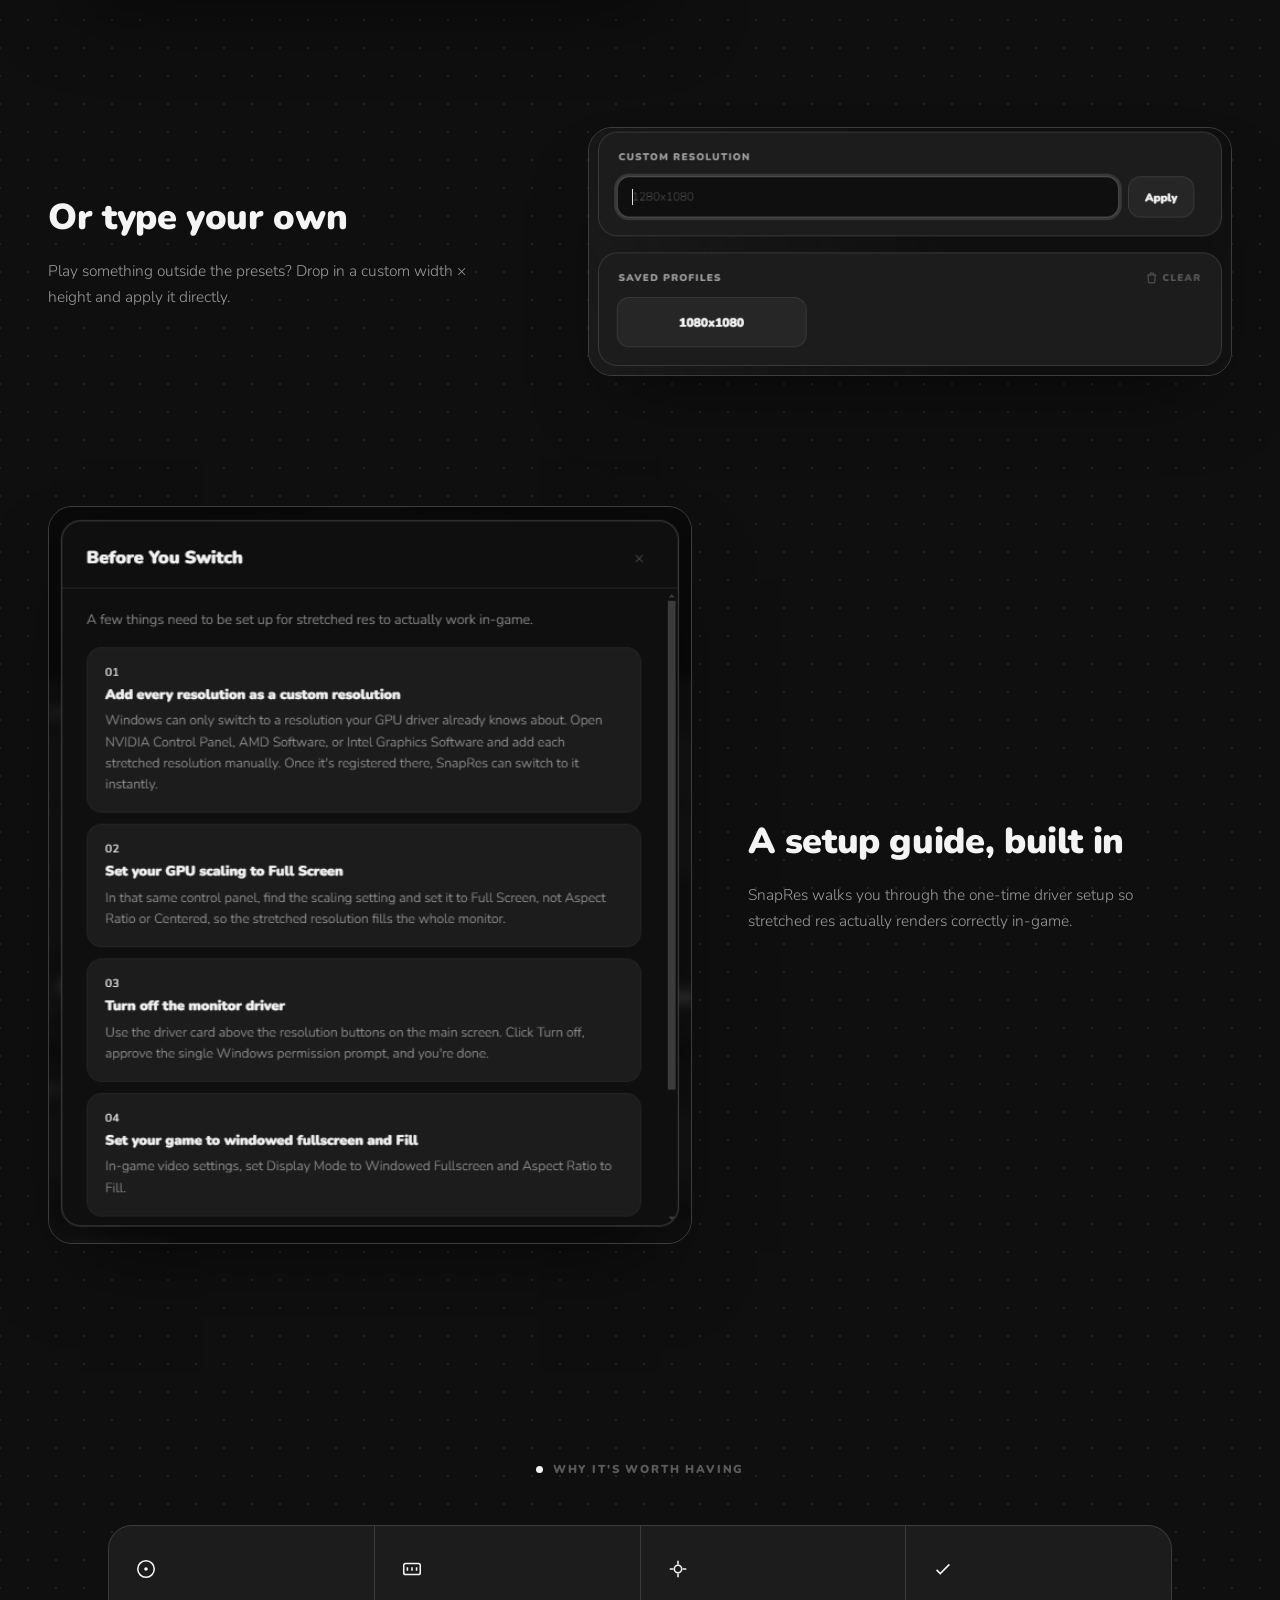
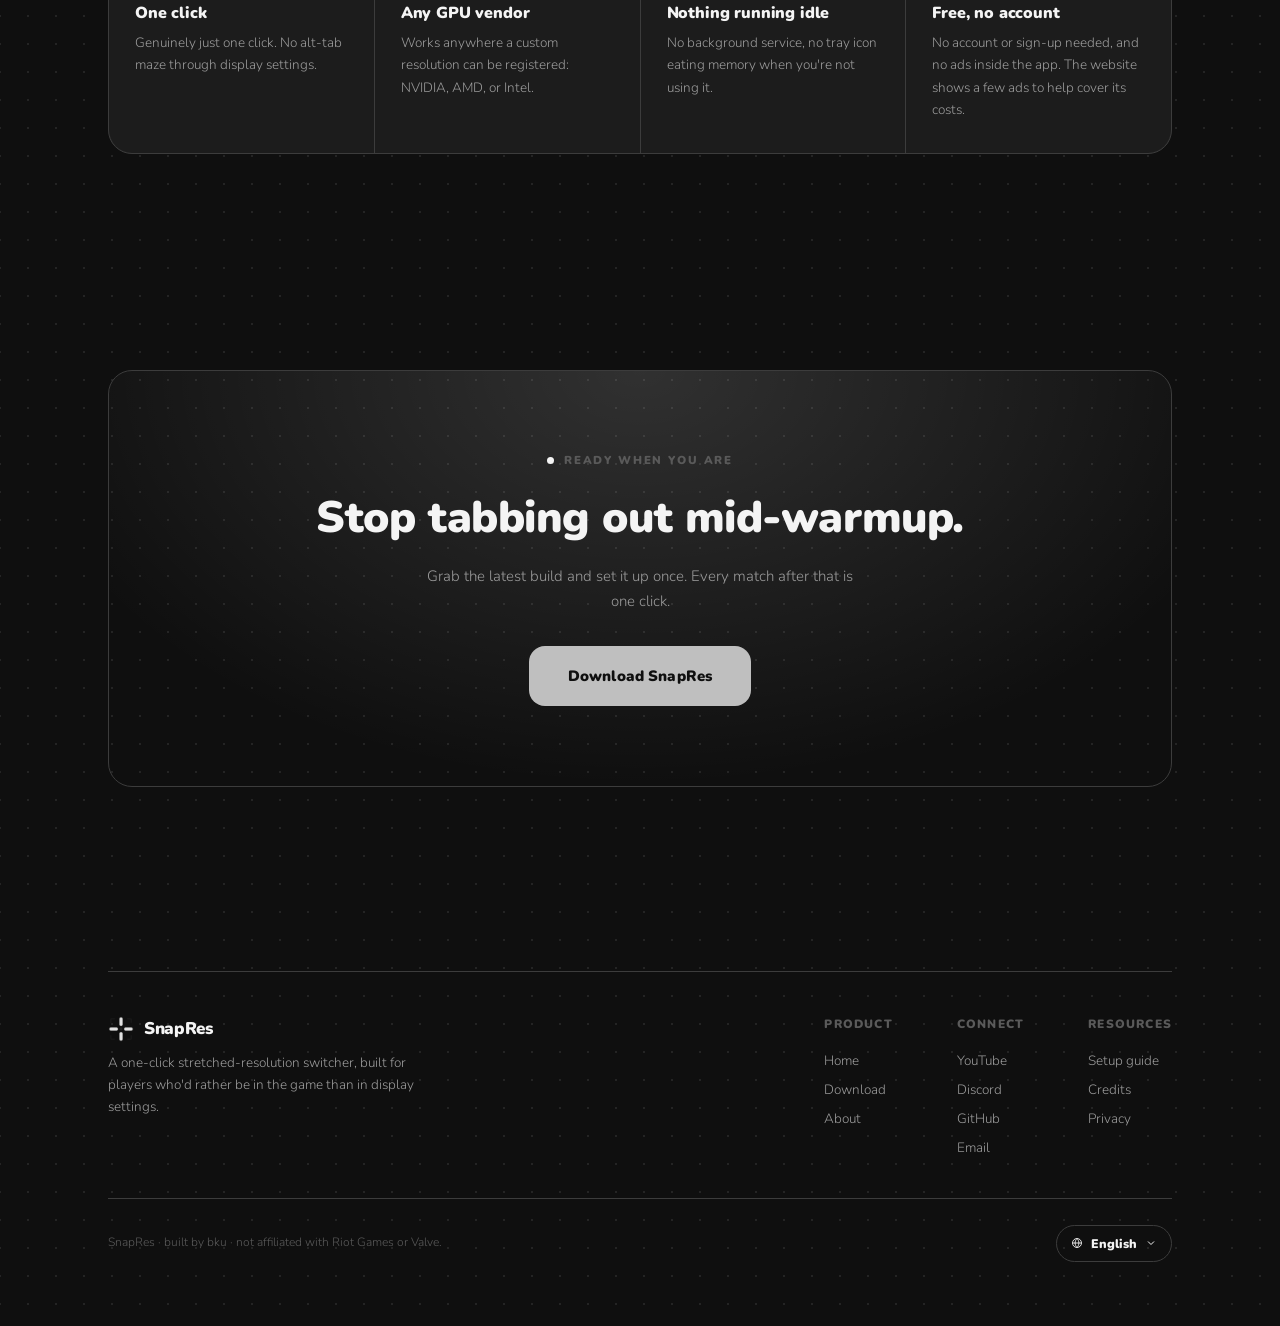
==== commit 3c720964: "backup" ====
--- a/index.html
+++ b/index.html
@@ -58,71 +58,101 @@
         </div>
       </div>
 
-      <div class="video-card reveal reveal-right" style="transition-delay:.18s;">
-        <div class="video-carousel__thumbs" id="videoThumbs">
-          <div class="video-carousel__track" id="videoThumbsTrack">
-            <div class="video-carousel__slide">
-              <div class="video-card__thumb" data-youtube-card data-yt-id="3N5q3WEW5oU">
-                <button class="video-card__playbtn" type="button" aria-label="Play the SnapRes v2.0 video">
-                  <img src="https://img.youtube.com/vi/3N5q3WEW5oU/hqdefault.jpg" alt="SnapRes v2.0 video thumbnail" loading="eager">
-                  <span class="video-card__play" aria-hidden="true">
-                    <svg viewBox="0 0 24 24" fill="currentColor"><path d="M8 5v14l11-7z"/></svg>
-                  </span>
-                </button>
+      <div class="live-counter-card reveal reveal-right" style="transition-delay:.18s;">
+        <div class="live-counter-card__aurora" aria-hidden="true"></div>
+        <div class="live-counter-card__globe" aria-hidden="true">
+          <img data-logo data-src-dark="/assets/img/Logo_Dark.png" data-src-light="/assets/img/Logo_Main.png" src="/assets/img/Logo_Dark.png" alt="">
+        </div>
+        <div class="live-counter-card__badge">
+          <span class="live-counter-card__dot"></span>
+          <span data-i18n="live_badge">All-Time Downloads</span>
+        </div>
+        <div class="live-counter-card__number" id="liveUsersNum">0</div>
+        <p class="live-counter-card__caption" data-i18n="live_caption">people have downloaded SnapRes so far, and counting.</p>
+      </div>
+    </div>
+  </div>
+</header>
+
+<section class="section">
+  <div class="container" style="max-width:1240px;">
+    <div class="showrow" style="margin-bottom:0;">
+      <div class="reveal reveal-left showrow__text" style="order:1;">
+        <p class="eyebrow" data-i18n="videos_eyebrow">Watch It In Action</p>
+        <h2 style="font-size:clamp(26px,3vw,36px); margin:16px 0 16px;" data-i18n="videos_title">Explanatory videos, on YouTube</h2>
+        <p style="font-size:15.5px; max-width:440px;" data-i18n="videos_body">Prefer watching over reading? These walk through what SnapRes does and how it's set up, straight from the YouTube channel — good for a bit of guidance before you dive in.</p>
+        <span class="btn__bracket-frame snap-target" style="margin-top:30px;">
+          <span class="bracket bracket--tl"></span><span class="bracket bracket--tr"></span><span class="bracket bracket--bl"></span><span class="bracket bracket--br"></span>
+          <a class="btn btn--ghost" data-cfg="YOUTUBE_URL" href="https://www.youtube.com/@bkuuuuu" target="_blank" rel="noopener" data-i18n="videos_btn">Visit the YouTube channel</a>
+        </span>
+      </div>
+      <div class="reveal reveal-right showrow__image" style="order:2;">
+        <div class="video-card">
+          <div class="video-carousel__thumbs" id="videoThumbs">
+            <div class="video-carousel__track" id="videoThumbsTrack">
+              <div class="video-carousel__slide">
+                <div class="video-card__thumb" data-youtube-card data-yt-id="3N5q3WEW5oU">
+                  <button class="video-card__playbtn" type="button" aria-label="Play the SnapRes v2.0 video">
+                    <img src="https://img.youtube.com/vi/3N5q3WEW5oU/hqdefault.jpg" alt="SnapRes v2.0 video thumbnail" loading="lazy">
+                    <span class="video-card__play" aria-hidden="true">
+                      <svg viewBox="0 0 24 24" fill="currentColor"><path d="M8 5v14l11-7z"/></svg>
+                    </span>
+                  </button>
+                </div>
+              </div>
+              <div class="video-carousel__slide">
+                <div class="video-card__thumb" data-youtube-card data-yt-id="BUdp-Yn4ZK0">
+                  <span class="video-card__corner video-card__corner--tl"></span>
+                  <span class="video-card__corner video-card__corner--tr"></span>
+                  <span class="video-card__corner video-card__corner--bl"></span>
+                  <span class="video-card__corner video-card__corner--br"></span>
+                  <button class="video-card__playbtn" type="button" aria-label="Play the SnapRes showcase video">
+                    <img src="https://img.youtube.com/vi/BUdp-Yn4ZK0/hqdefault.jpg" alt="SnapRes showcase video thumbnail" loading="lazy">
+                    <span class="video-card__play" aria-hidden="true">
+                      <svg viewBox="0 0 24 24" fill="currentColor"><path d="M8 5v14l11-7z"/></svg>
+                    </span>
+                  </button>
+                </div>
               </div>
             </div>
-            <div class="video-carousel__slide">
-              <div class="video-card__thumb" data-youtube-card data-yt-id="BUdp-Yn4ZK0">
-                <span class="video-card__corner video-card__corner--tl"></span>
-                <span class="video-card__corner video-card__corner--tr"></span>
-                <span class="video-card__corner video-card__corner--bl"></span>
-                <span class="video-card__corner video-card__corner--br"></span>
-                <button class="video-card__playbtn" type="button" aria-label="Play the SnapRes showcase video">
-                  <img src="https://img.youtube.com/vi/BUdp-Yn4ZK0/hqdefault.jpg" alt="SnapRes showcase video thumbnail" loading="eager">
-                  <span class="video-card__play" aria-hidden="true">
-                    <svg viewBox="0 0 24 24" fill="currentColor"><path d="M8 5v14l11-7z"/></svg>
-                  </span>
-                </button>
+            <button class="video-carousel__arrow video-carousel__arrow--prev" type="button" id="videoPrev" aria-label="Previous video">
+              <svg viewBox="0 0 24 24" fill="none" stroke="currentColor" stroke-width="2.4" stroke-linecap="round" stroke-linejoin="round"><path d="M15 18l-6-6 6-6"/></svg>
+            </button>
+            <button class="video-carousel__arrow video-carousel__arrow--next" type="button" id="videoNext" aria-label="Next video">
+              <svg viewBox="0 0 24 24" fill="none" stroke="currentColor" stroke-width="2.4" stroke-linecap="round" stroke-linejoin="round"><path d="M9 18l6-6-6-6"/></svg>
+            </button>
+          </div>
+
+          <div class="video-carousel__progress" id="videoProgress">
+            <div class="video-carousel__progress-bar" id="videoProgressBar"></div>
+          </div>
+
+          <div class="video-carousel__dots" id="videoDots">
+            <button class="video-carousel__dot is-active" type="button" data-index="0" aria-label="Show video 1"></button>
+            <button class="video-carousel__dot" type="button" data-index="1" aria-label="Show video 2"></button>
+          </div>
+
+          <div class="video-carousel__labels">
+            <div class="video-carousel__label-track" id="videoLabelsTrack">
+              <div class="video-carousel__label-slide">
+                <div class="video-card__label">
+                  <span class="video-card__eyebrow">SnapRes in action</span>
+                  <span class="video-card__title">Introducing SnapRes v2.0.0</span>
+                </div>
+              </div>
+              <div class="video-carousel__label-slide">
+                <div class="video-card__label">
+                  <span class="video-card__eyebrow">SnapRes in action</span>
+                  <span class="video-card__title">Watch the full showcase on YouTube</span>
+                </div>
               </div>
             </div>
           </div>
-          <button class="video-carousel__arrow video-carousel__arrow--prev" type="button" id="videoPrev" aria-label="Previous video">
-            <svg viewBox="0 0 24 24" fill="none" stroke="currentColor" stroke-width="2.4" stroke-linecap="round" stroke-linejoin="round"><path d="M15 18l-6-6 6-6"/></svg>
-          </button>
-          <button class="video-carousel__arrow video-carousel__arrow--next" type="button" id="videoNext" aria-label="Next video">
-            <svg viewBox="0 0 24 24" fill="none" stroke="currentColor" stroke-width="2.4" stroke-linecap="round" stroke-linejoin="round"><path d="M9 18l6-6-6-6"/></svg>
-          </button>
-        </div>
-
-        <div class="video-carousel__progress" id="videoProgress">
-          <div class="video-carousel__progress-bar" id="videoProgressBar"></div>
-        </div>
-
-        <div class="video-carousel__dots" id="videoDots">
-          <button class="video-carousel__dot is-active" type="button" data-index="0" aria-label="Show video 1"></button>
-          <button class="video-carousel__dot" type="button" data-index="1" aria-label="Show video 2"></button>
-        </div>
-
-        <div class="video-carousel__labels">
-          <div class="video-carousel__label-track" id="videoLabelsTrack">
-            <div class="video-carousel__label-slide">
-              <div class="video-card__label">
-                <span class="video-card__eyebrow">SnapRes in action</span>
-                <span class="video-card__title">Introducing SnapRes v2.0.0</span>
-              </div>
-            </div>
-            <div class="video-carousel__label-slide">
-              <div class="video-card__label">
-                <span class="video-card__eyebrow">SnapRes in action</span>
-                <span class="video-card__title">Watch the full showcase on YouTube</span>
-              </div>
-            </div>
-          </div>
-        </div>
-      </div>
-    </div>
-  </div>
-</header>
+        </div>
+      </div>
+    </div>
+  </div>
+</section>
 
 <div class="container hero-visual" style="padding-bottom:60px;">
   <div class="snapframe" style="display:block; max-width:640px; margin:0 auto;">
@@ -182,6 +212,8 @@
     </div>
   </div>
 </section>
+
+<div class="ad-slot" data-ad-slot="home" hidden><span class="ad-slot__label">Advertisement</span></div>
 
 <section class="section section--tight">
   <div class="container">
@@ -205,7 +237,7 @@
       <div class="reveal" style="--i:3; background:var(--panel); padding:32px 26px;">
         <svg width="22" height="22" viewBox="0 0 24 24" fill="none" stroke="currentColor" stroke-width="1.7"><path d="M5 13l4 4L19 7"/></svg>
         <h3 style="font-size:16px; margin:16px 0 8px;" data-i18n="feat4_title">Free, no account</h3>
-        <p style="font-size:13.5px;" data-i18n="feat4_body">No ads, no sign-up, no telemetry. Just the one thing it's built to do.</p>
+        <p style="font-size:13.5px;" data-i18n="feat4_body">No account or sign-up needed, and no ads inside the app. The website shows a few ads to help cover its costs.</p>
       </div>
     </div>
   </div>
@@ -248,6 +280,7 @@
           <h4 data-i18n="footer_resources">Resources</h4>
           <a href="/download#setup" data-i18n="footer_help">Setup guide</a>
           <a href="/about#credits" data-i18n="footer_credits">Credits</a>
+          <a href="/privacy">Privacy</a>
         </div>
       </div>
     </div>
@@ -267,7 +300,9 @@
 </footer>
 
 <script src="/assets/js/config.js"></script>
+<script src="/assets/js/ads.js"></script>
 <script src="/assets/js/analytics.js"></script>
+<script src="/assets/js/live-counter.js"></script>
 <script src="/assets/js/i18n.js"></script>
 <script src="/assets/js/app.js"></script>
 </body>
--- a/assets/css/main.css
+++ b/assets/css/main.css
@@ -12,7 +12,6 @@
 }
 
 body {
-  
   background-image:
     radial-gradient(var(--border-soft) 1px, transparent 1px);
   background-size: 28px 28px;
@@ -326,7 +325,99 @@
   color: var(--text-main);
 }
 
-/* ---- video carousel ---- */
+.live-counter-card {
+  flex: 1 1 640px;
+  max-width: 760px;
+  width: 100%;
+  position: relative;
+  border-radius: var(--radius-lg);
+  border: 1px solid var(--border);
+  background: var(--panel);
+  overflow: hidden;
+  padding: 56px 40px 48px;
+  text-align: center;
+  box-shadow: 0 0 0 8px var(--glow), 0 50px 100px -34px rgba(0,0,0,.55);
+  transition: transform .45s var(--ease-snap), box-shadow .45s var(--ease-out), border-color .4s var(--ease-out);
+}
+[data-theme="light"] .live-counter-card { box-shadow: 0 0 0 8px var(--glow), 0 50px 100px -38px rgba(15,15,15,.22); }
+.live-counter-card:hover {
+  transform: translateY(-4px);
+  border-color: var(--text-main);
+  box-shadow: 0 0 0 12px var(--glow-strong), 0 54px 110px -32px rgba(0,0,0,.6);
+}
+.live-counter-card__aurora {
+  position: absolute;
+  inset: -45%;
+  background: conic-gradient(from 0deg, var(--status-ok), transparent 22%, transparent 78%, var(--status-ok));
+  opacity: .16;
+  filter: blur(60px);
+  animation: liveAuroraSpin 16s linear infinite;
+  pointer-events: none;
+}
+[data-theme="light"] .live-counter-card__aurora { opacity: .12; }
+@keyframes liveAuroraSpin { to { transform: rotate(360deg); } }
+.live-counter-card__globe {
+  position: absolute;
+  top: 50%; left: 50%;
+  width: 340px; height: 340px;
+  transform: translate(-50%,-50%);
+  color: var(--text-main);
+  opacity: .07;
+  pointer-events: none;
+}
+.live-counter-card__globe svg { width: 100%; height: 100%; }
+.live-counter-card__globe img {
+  width: 100%;
+  height: 100%;
+  object-fit: contain;
+  filter: grayscale(1);
+}
+.live-counter-card__badge {
+  position: relative;
+  display: inline-flex;
+  align-items: center;
+  gap: 9px;
+  padding: 9px 18px;
+  border: 1px solid var(--border);
+  border-radius: 999px;
+  background: var(--bg);
+  font-family: var(--font-title);
+  font-size: 11.5px;
+  letter-spacing: .14em;
+  text-transform: uppercase;
+  color: var(--text-dim);
+}
+.live-counter-card__dot {
+  width: 7px; height: 7px;
+  border-radius: 50%;
+  background: var(--status-ok);
+  flex: none;
+  animation: liveDotPulse 1.8s ease-out infinite;
+}
+@keyframes liveDotPulse {
+  0% { box-shadow: 0 0 0 0 rgba(127,227,172,.55); }
+  70% { box-shadow: 0 0 0 9px rgba(127,227,172,0); }
+  100% { box-shadow: 0 0 0 0 rgba(127,227,172,0); }
+}
+.live-counter-card__number {
+  position: relative;
+  font-family: var(--font-title);
+  font-size: clamp(64px, 8vw, 108px);
+  line-height: 1;
+  margin-top: 26px;
+  font-variant-numeric: tabular-nums;
+  background: linear-gradient(180deg, var(--text-main) 30%, var(--text-dim) 140%);
+  -webkit-background-clip: text;
+  background-clip: text;
+  -webkit-text-fill-color: transparent;
+}
+.live-counter-card__caption {
+  position: relative;
+  max-width: 320px;
+  margin: 14px auto 0;
+  font-size: 14.5px;
+}
+
 .video-carousel__thumbs {
   position: relative;
   overflow: hidden;
@@ -423,6 +514,7 @@
   .video-card { max-width: 520px; margin: 0 auto; }
   .video-card__label { padding: 18px 20px 22px; }
   .video-card__title { font-size: 16px; }
+  .live-counter-card { max-width: 520px; margin: 0 auto; padding: 44px 26px 38px; }
   .hero-visual { display: none; }
 }
 
@@ -676,3 +768,8 @@
 @media (prefers-reduced-motion: reduce) {
   *, *::before, *::after { animation-duration: .001ms !important; transition-duration: .001ms !important; scroll-behavior: auto !important; }
 }
+
+.ad-slot{max-width:970px;margin:56px auto;padding:0 24px;text-align:center;overflow:hidden}
+.ad-slot[hidden]{display:none}
+.ad-slot__label{display:block;margin-bottom:8px;font-size:11px;letter-spacing:.08em;text-transform:uppercase;color:var(--text-dimmer)}
+.ad-slot ins{min-height:90px}
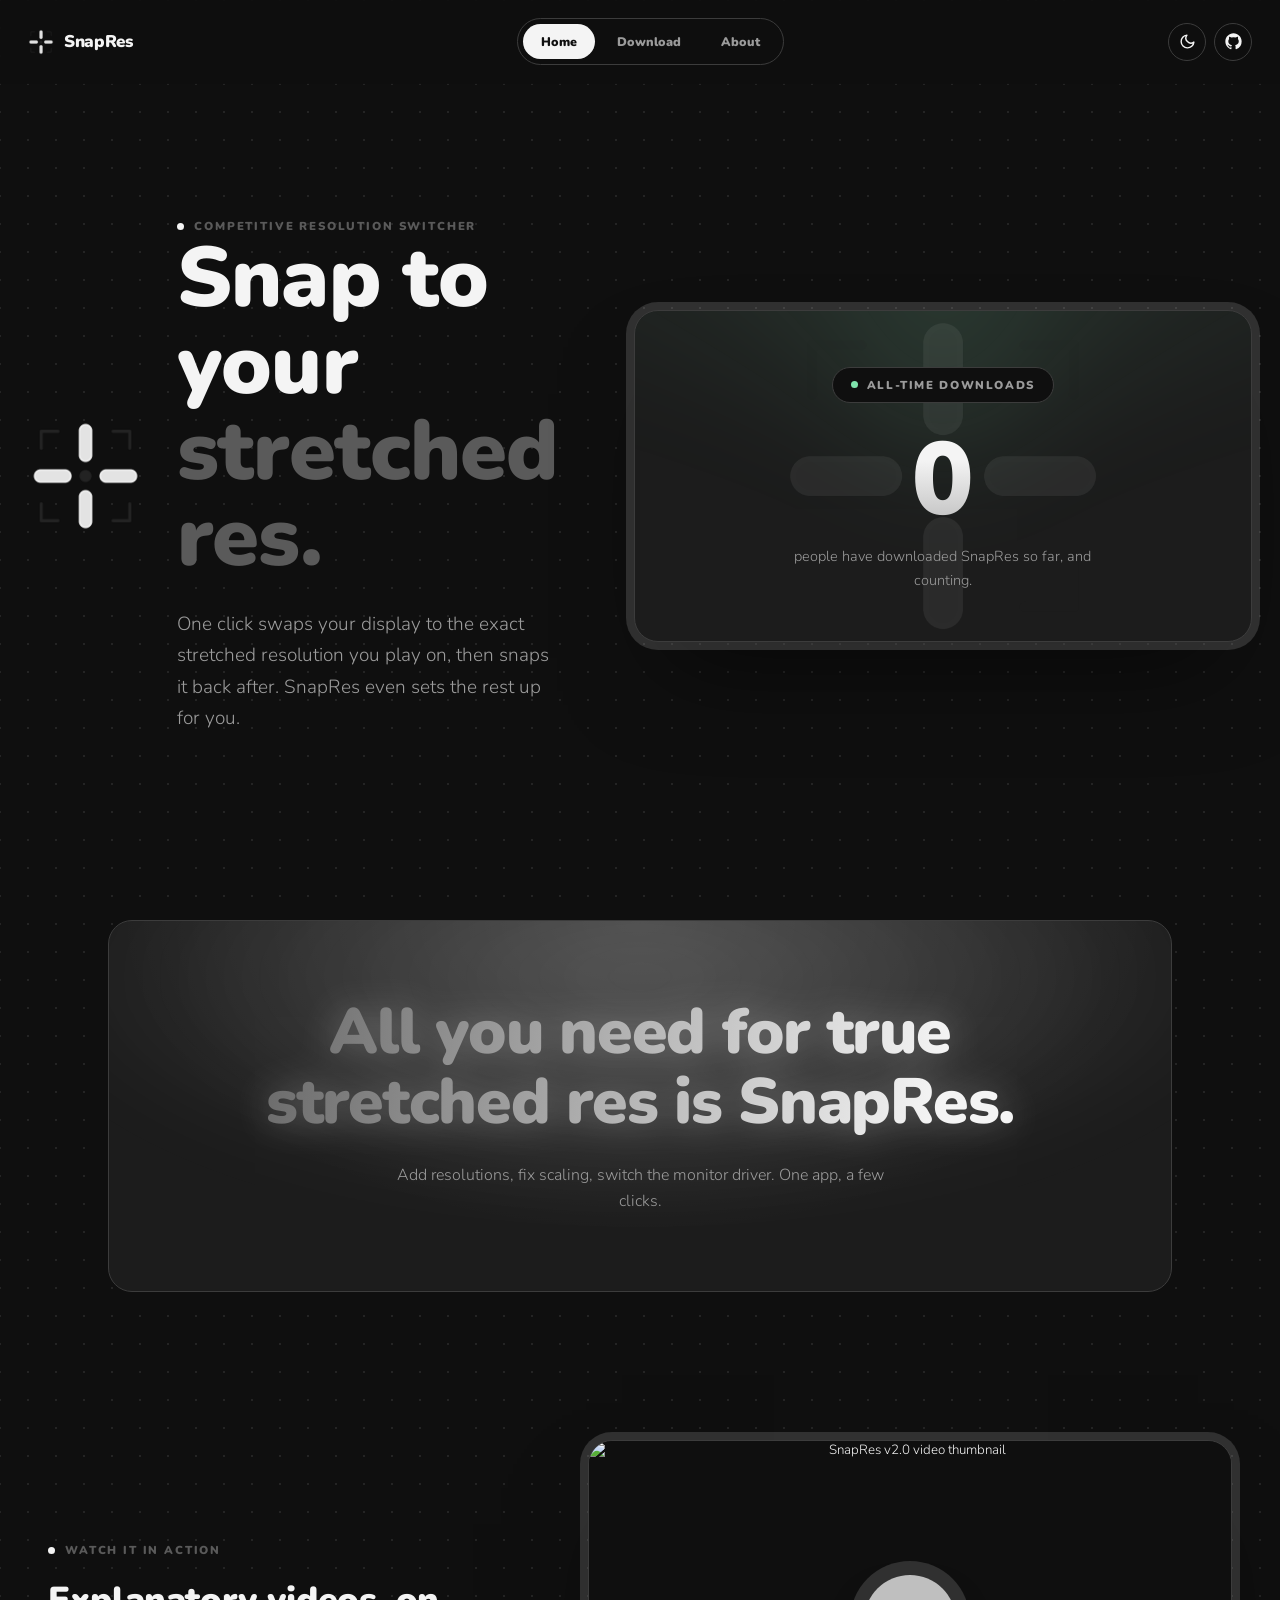
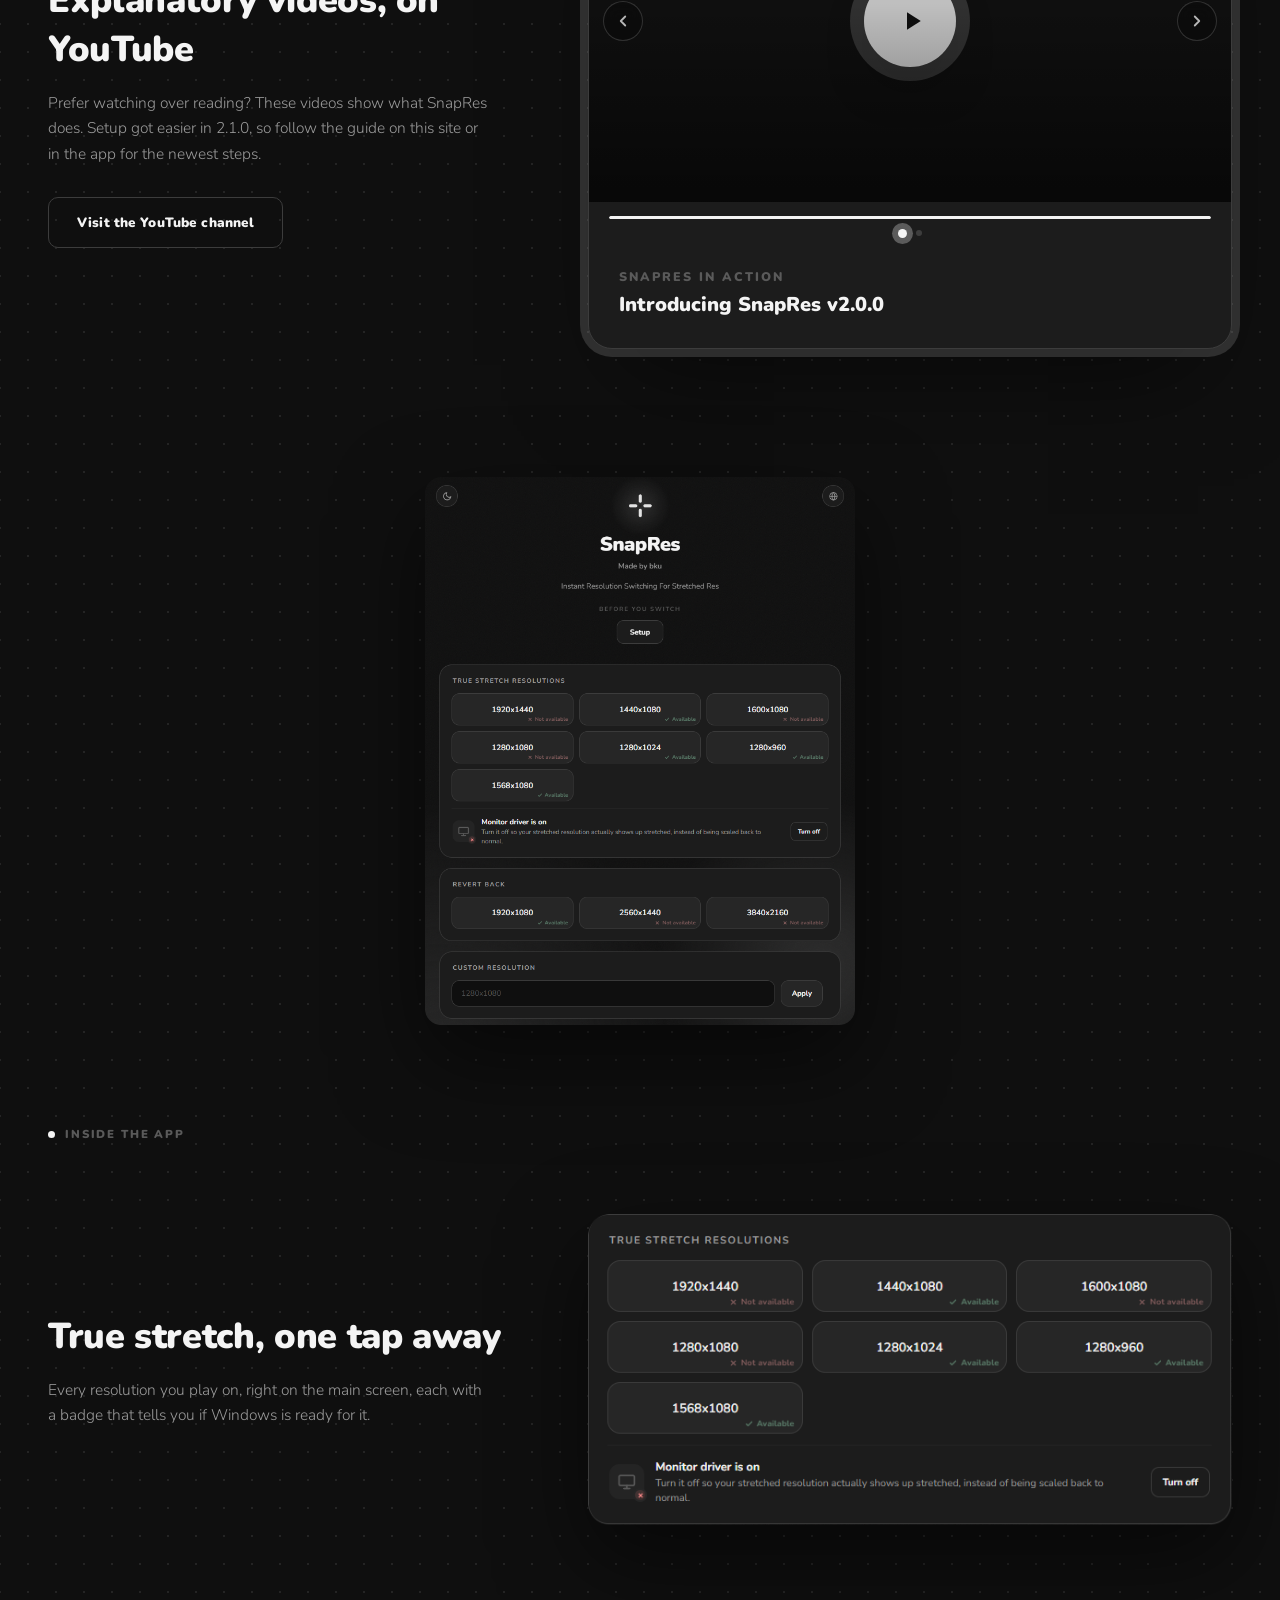
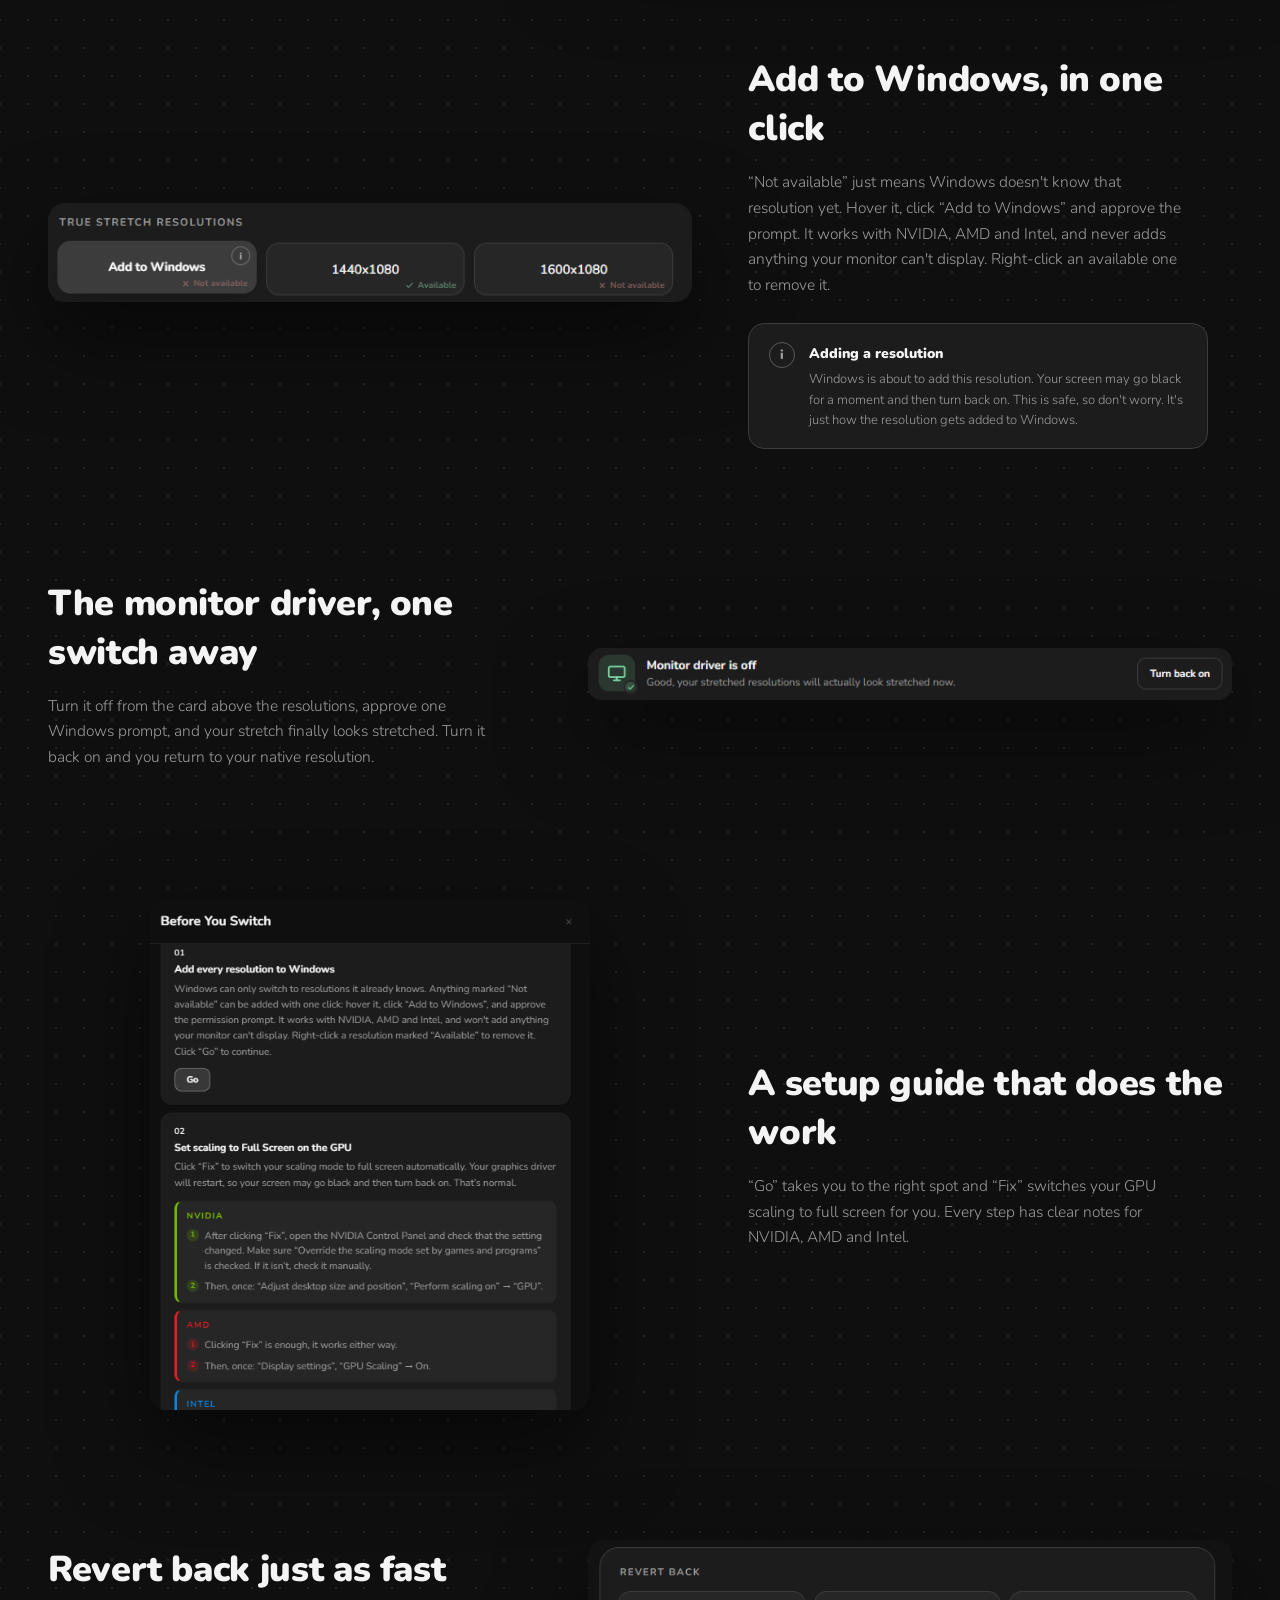
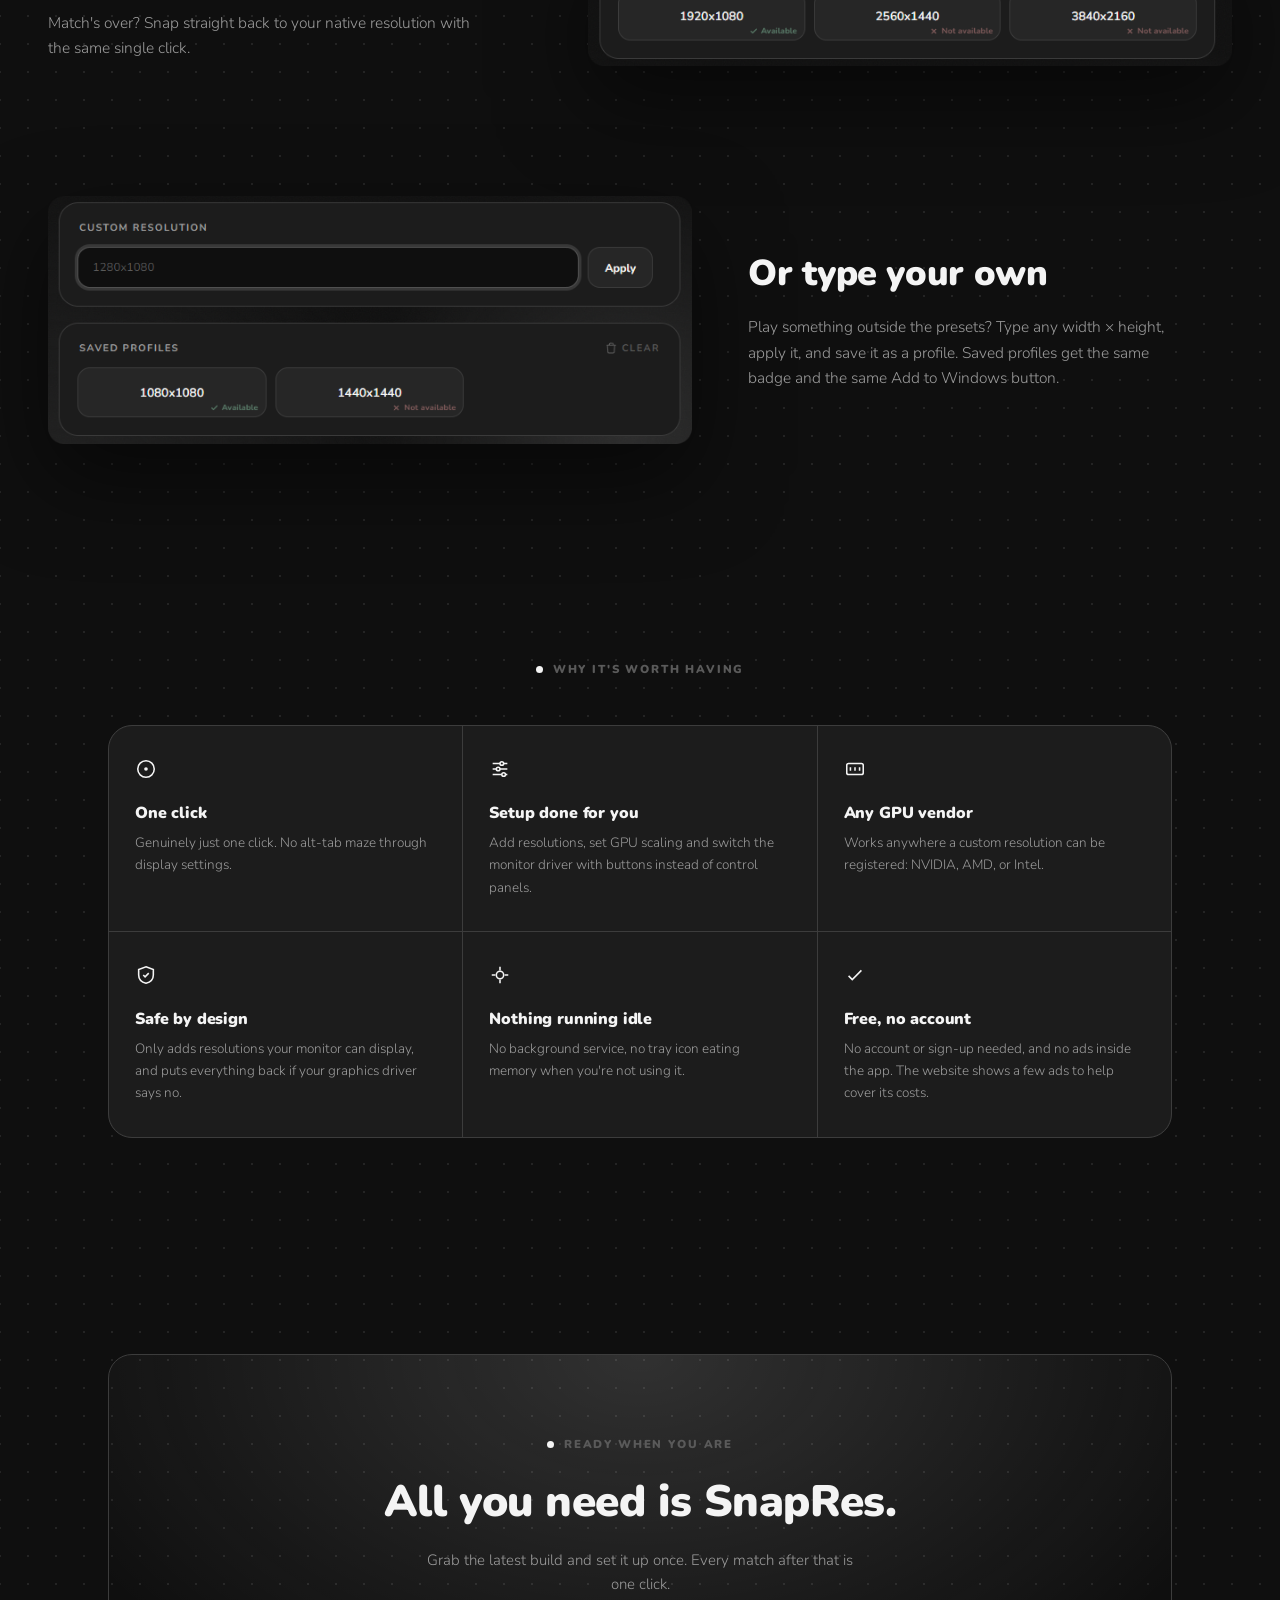
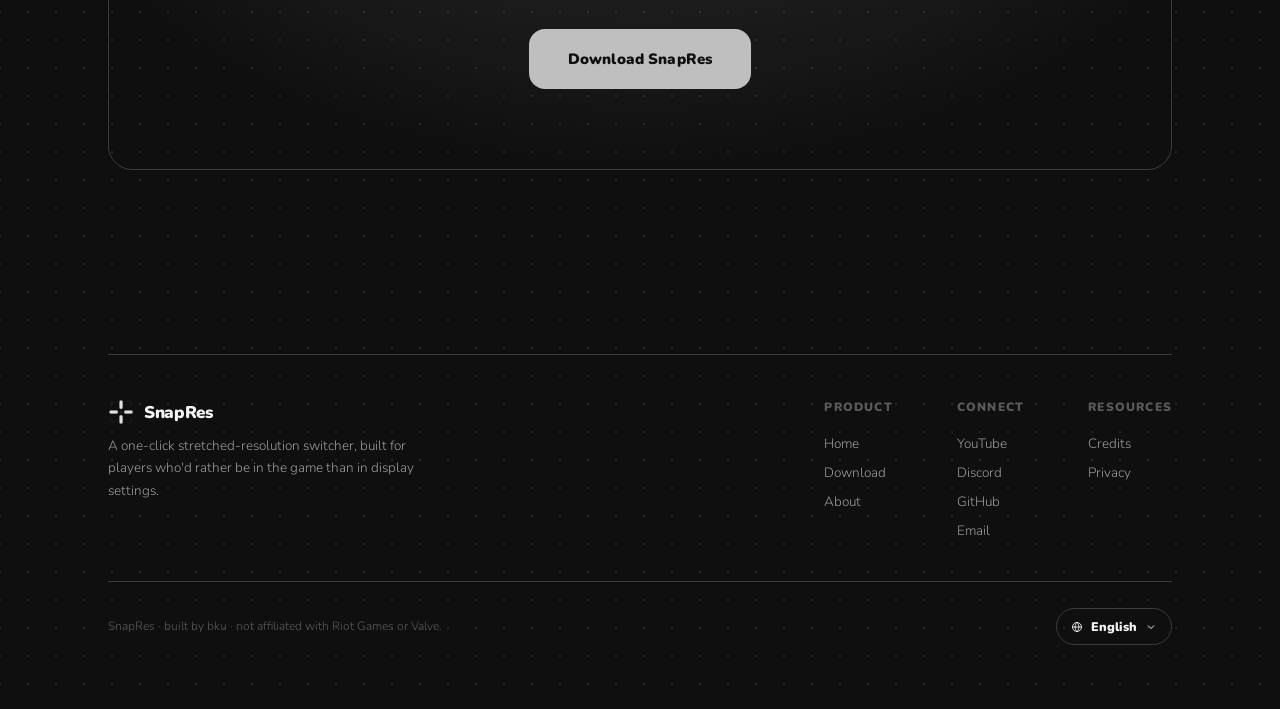
==== commit dc308a1c: "updated for snapres v2.1.0" ====
--- a/index.html
+++ b/index.html
@@ -3,8 +3,11 @@
 <head>
 <meta charset="UTF-8">
 <meta name="viewport" content="width=device-width, initial-scale=1">
-<title>SnapRes: One-Click Stretched Resolution Switcher</title>
-<meta name="description" content="SnapRes instantly switches your display to your stretched competitive resolution and back, all in one click, no digging through Windows settings.">
+<title>SnapRes: All You Need For True Stretched Res</title>
+<meta name="description" content="SnapRes switches your display to your stretched competitive resolution and back in one click, and adds the resolutions to Windows for you. No driver panels, no digging through settings.">
+<link rel="canonical" href="https://snapres.online/">
+<meta name="google-adsense-account" content="ca-pub-4877016790191203">
+<script async src="https://pagead2.googlesyndication.com/pagead/js/adsbygoogle.js?client=ca-pub-4877016790191203" crossorigin="anonymous"></script>
 <link rel="icon" href="/assets/icons/favicon.ico">
 <link rel="apple-touch-icon" href="/assets/img/Logo_Main.png">
 <link rel="stylesheet" href="/assets/css/tokens.css">
@@ -12,6 +15,8 @@
 </head>
 <body data-page="home">
 <div class="page-veil"></div>
+<aside class="ad-rail ad-rail--left" data-ad-slot="home" hidden><span class="ad-rail__label">Advertisement</span></aside>
+<aside class="ad-rail ad-rail--right" data-ad-slot="home" hidden><span class="ad-rail__label">Advertisement</span></aside>
 
 <nav class="nav">
   <a class="nav__brand" href="/">
@@ -52,9 +57,7 @@
             <span data-i18n="hero_title_1">Snap to your</span><br>
             <span data-i18n="hero_title_2" style="color:var(--text-dimmer);">stretched res.</span>
           </h1>
-          <p class="reveal" style="font-size:19px; max-width:540px; margin-top:28px; transition-delay:.12s;" data-i18n="hero_sub">
-            One click swaps your display to the exact stretched resolution you play on, then snaps it back after. No more digging through Windows settings mid-warmup.
-          </p>
+          <p class="reveal" style="font-size:19px; max-width:540px; margin-top:28px; transition-delay:.12s;" data-i18n="hero_sub">One click swaps your display to the exact stretched resolution you play on, then snaps it back after. SnapRes even sets the rest up for you.</p>
         </div>
       </div>
 
@@ -73,6 +76,15 @@
     </div>
   </div>
 </header>
+
+<section class="section section--tight catch-section">
+  <div class="container" style="max-width:1120px;">
+    <div class="catch reveal">
+      <p class="catch__line" data-i18n="catch_line">All you need for true stretched res is SnapRes.</p>
+      <p class="catch__sub" data-i18n="catch_sub">Add resolutions, fix scaling, switch the monitor driver. One app, a few clicks.</p>
+    </div>
+  </div>
+</section>
 
 <section class="section">
   <div class="container" style="max-width:1240px;">
@@ -80,10 +92,10 @@
       <div class="reveal reveal-left showrow__text" style="order:1;">
         <p class="eyebrow" data-i18n="videos_eyebrow">Watch It In Action</p>
         <h2 style="font-size:clamp(26px,3vw,36px); margin:16px 0 16px;" data-i18n="videos_title">Explanatory videos, on YouTube</h2>
-        <p style="font-size:15.5px; max-width:440px;" data-i18n="videos_body">Prefer watching over reading? These walk through what SnapRes does and how it's set up, straight from the YouTube channel — good for a bit of guidance before you dive in.</p>
+        <p style="font-size:15.5px; max-width:440px;" data-i18n="videos_body">Prefer watching over reading? These videos show what SnapRes does. Setup got easier in 2.1.0, so follow the guide on this site or in the app for the newest steps.</p>
         <span class="btn__bracket-frame snap-target" style="margin-top:30px;">
           <span class="bracket bracket--tl"></span><span class="bracket bracket--tr"></span><span class="bracket bracket--bl"></span><span class="bracket bracket--br"></span>
-          <a class="btn btn--ghost" data-cfg="YOUTUBE_URL" href="https://www.youtube.com/@bkuuuuu" target="_blank" rel="noopener" data-i18n="videos_btn">Visit the YouTube channel</a>
+          <a class="btn btn--ghost" data-cfg="YOUTUBE_URL" href="https://www.youtube.com/@bkuu12" target="_blank" rel="noopener" data-i18n="videos_btn">Visit the YouTube channel</a>
         </span>
       </div>
       <div class="reveal reveal-right showrow__image" style="order:2;">
@@ -155,11 +167,9 @@
 </section>
 
 <div class="container hero-visual" style="padding-bottom:60px;">
-  <div class="snapframe" style="display:block; max-width:640px; margin:0 auto;">
+  <div class="snapframe" style="display:block; max-width:430px; margin:0 auto;">
     <span class="sf-corner sf-corner--tr"></span><span class="sf-corner sf-corner--bl"></span>
-    <div class="snapframe__shot">
-      <img data-shot data-src-dark="/assets/img/screenshot_main_dark.png" data-src-light="/assets/img/screenshot_main_light.png" src="/assets/img/screenshot_main_dark.png" alt="SnapRes app window showing stretched resolution presets" loading="eager">
-    </div>
+    <div class="snapframe__shot snapframe__shot--bare"><img data-shot data-src-dark="/assets/img/app_main_dark.png" data-src-light="/assets/img/app_main_light.png" src="/assets/img/app_main_dark.png" alt="SnapRes app window with stretched resolutions, driver card and custom resolution" width="747" height="953" loading="eager"></div>
   </div>
 </div>
 
@@ -170,74 +180,111 @@
     <div class="showrow">
       <div class="reveal reveal-left showrow__text" style="order:1;">
         <h2 style="font-size:clamp(26px,3vw,36px); margin-bottom:16px;" data-i18n="s1_title">True stretch, one tap away</h2>
-        <p style="font-size:15.5px; max-width:440px;" data-i18n="s1_body">Every resolution you actually play on, saved as a preset. Tap it, and Windows switches instantly. No menus, no waiting.</p>
+        <p style="font-size:15.5px; max-width:440px;" data-i18n="s1_body">Every resolution you play on, right on the main screen, each with a badge that tells you if Windows is ready for it.</p>
       </div>
       <div class="reveal reveal-right snapframe showrow__image" style="order:2;">
         <span class="sf-corner sf-corner--tr"></span><span class="sf-corner sf-corner--bl"></span>
-        <div class="snapframe__shot"><img data-shot data-src-dark="/assets/img/screenshot_true-stretch_dark.png" data-src-light="/assets/img/screenshot_true-stretch_light.png" src="/assets/img/screenshot_true-stretch_dark.png" alt="True stretch resolution presets in SnapRes" loading="lazy"></div>
+        <div class="snapframe__shot snapframe__shot--bare"><img data-shot data-src-dark="/assets/img/stretch_dark.png" data-src-light="/assets/img/stretch_light.png" src="/assets/img/stretch_dark.png" alt="True stretch resolutions with Available and Not available badges in SnapRes" width="698" height="337" loading="lazy"></div>
       </div>
     </div>
 
     <div class="showrow">
       <div class="reveal reveal-right snapframe showrow__image" style="order:1;">
         <span class="sf-corner sf-corner--tr"></span><span class="sf-corner sf-corner--bl"></span>
-        <div class="snapframe__shot"><img data-shot data-src-dark="/assets/img/screenshot_revert-back_dark.png" data-src-light="/assets/img/screenshot_revert-back_light.png" src="/assets/img/screenshot_revert-back_dark.png" alt="Revert back to native resolution in SnapRes" loading="lazy"></div>
+        <div class="snapframe__shot snapframe__shot--bare"><img data-shot data-src-dark="/assets/img/addwin_dark.png" data-src-light="/assets/img/addwin_light.png" src="/assets/img/addwin_dark.png" alt="The Add to Windows button shown when hovering a resolution that is not available yet" width="685" height="105" loading="lazy"></div>
       </div>
       <div class="reveal reveal-left showrow__text" style="order:2;">
+        <h2 style="font-size:clamp(26px,3vw,36px); margin-bottom:16px;" data-i18n="s_add_title">Add to Windows, in one click</h2>
+        <p style="font-size:15.5px; max-width:440px;" data-i18n="s_add_body">“Not available” just means Windows doesn't know that resolution yet. Hover it, click “Add to Windows” and approve the prompt. It works with NVIDIA, AMD and Intel, and never adds anything your monitor can't display. Right-click an available one to remove it.</p>
+        <div class="infonote">
+          <span class="infonote__i" aria-hidden="true">i</span>
+          <div>
+            <p class="infonote__t" data-i18n="res_info_title">Adding a resolution</p>
+            <p class="infonote__b" data-i18n="res_info_body">Windows is about to add this resolution. Your screen may go black for a moment and then turn back on. This is safe, so don't worry. It's just how the resolution gets added to Windows.</p>
+          </div>
+        </div>
+      </div>
+    </div>
+
+    <div class="showrow">
+      <div class="reveal reveal-left showrow__text" style="order:1;">
+        <h2 style="font-size:clamp(26px,3vw,36px); margin-bottom:16px;" data-i18n="s_driver_title">The monitor driver, one switch away</h2>
+        <p style="font-size:15.5px; max-width:440px;" data-i18n="s_driver_body">Turn it off from the card above the resolutions, approve one Windows prompt, and your stretch finally looks stretched. Turn it back on and you return to your native resolution.</p>
+      </div>
+      <div class="reveal reveal-right snapframe showrow__image" style="order:2;">
+        <span class="sf-corner sf-corner--tr"></span><span class="sf-corner sf-corner--bl"></span>
+        <div class="snapframe__shot snapframe__shot--bare"><img data-shot data-src-dark="/assets/img/driver_dark.png" data-src-light="/assets/img/driver_light.png" src="/assets/img/driver_dark.png" alt="Monitor driver card showing the driver is off" width="672" height="54" loading="lazy"></div>
+      </div>
+    </div>
+
+    <div class="showrow">
+      <div class="reveal reveal-right snapframe showrow__image" style="order:1;">
+        <span class="sf-corner sf-corner--tr"></span><span class="sf-corner sf-corner--bl"></span>
+        <div class="snapframe__shot snapframe__shot--bare" style="max-width:440px; margin:0 auto;"><img data-shot data-src-dark="/assets/img/setup_dark.png" data-src-light="/assets/img/setup_light.png" src="/assets/img/setup_dark.png" alt="The Before You Switch setup guide inside SnapRes" width="540" height="626" loading="lazy"></div>
+      </div>
+      <div class="reveal reveal-left showrow__text" style="order:2;">
+        <h2 style="font-size:clamp(26px,3vw,36px); margin-bottom:16px;" data-i18n="s4_title">A setup guide that does the work</h2>
+        <p style="font-size:15.5px; max-width:440px;" data-i18n="s4_body">“Go” takes you to the right spot and “Fix” switches your GPU scaling to full screen for you. Every step has clear notes for NVIDIA, AMD and Intel.</p>
+      </div>
+    </div>
+
+    <div class="showrow">
+      <div class="reveal reveal-left showrow__text" style="order:1;">
         <h2 style="font-size:clamp(26px,3vw,36px); margin-bottom:16px;" data-i18n="s2_title">Revert back just as fast</h2>
         <p style="font-size:15.5px; max-width:440px;" data-i18n="s2_body">Match's over? Snap straight back to your native resolution with the same single click.</p>
       </div>
-    </div>
-
-    <div class="showrow">
-      <div class="reveal reveal-left showrow__text" style="order:1;">
+      <div class="reveal reveal-right snapframe showrow__image" style="order:2;">
+        <span class="sf-corner sf-corner--tr"></span><span class="sf-corner sf-corner--bl"></span>
+        <div class="snapframe__shot snapframe__shot--bare"><img data-shot data-src-dark="/assets/img/revert_dark.png" data-src-light="/assets/img/revert_light.png" src="/assets/img/revert_dark.png" alt="Revert back presets in SnapRes" width="729" height="143" loading="lazy"></div>
+      </div>
+    </div>
+
+    <div class="showrow">
+      <div class="reveal reveal-right snapframe showrow__image" style="order:1;">
+        <span class="sf-corner sf-corner--tr"></span><span class="sf-corner sf-corner--bl"></span>
+        <div class="snapframe__shot snapframe__shot--bare"><img data-shot data-src-dark="/assets/img/custom_dark.png" data-src-light="/assets/img/custom_light.png" src="/assets/img/custom_dark.png" alt="Custom resolution and saved profiles in SnapRes" width="722" height="278" loading="lazy"></div>
+      </div>
+      <div class="reveal reveal-left showrow__text" style="order:2;">
         <h2 style="font-size:clamp(26px,3vw,36px); margin-bottom:16px;" data-i18n="s3_title">Or type your own</h2>
-        <p style="font-size:15.5px; max-width:440px;" data-i18n="s3_body">Play something outside the presets? Drop in a custom width × height and apply it directly.</p>
-      </div>
-      <div class="reveal reveal-right snapframe showrow__image" style="order:2;">
-        <span class="sf-corner sf-corner--tr"></span><span class="sf-corner sf-corner--bl"></span>
-        <div class="snapframe__shot"><img data-shot data-src-dark="/assets/img/screenshot_custom-res_dark.png" data-src-light="/assets/img/screenshot_custom-res_light.png" src="/assets/img/screenshot_custom-res_dark.png" alt="Custom resolution and saved profiles in SnapRes" loading="lazy"></div>
-      </div>
-    </div>
-
-    <div class="showrow">
-      <div class="reveal reveal-right snapframe showrow__image" style="order:1;">
-        <span class="sf-corner sf-corner--tr"></span><span class="sf-corner sf-corner--bl"></span>
-        <div class="snapframe__shot"><img data-shot data-src-dark="/assets/img/screenshot_setup-guide_dark.png" data-src-light="/assets/img/screenshot_setup-guide_light.png" src="/assets/img/screenshot_setup-guide_dark.png" alt="Setup guide inside SnapRes" loading="lazy"></div>
-      </div>
-      <div class="reveal reveal-left showrow__text" style="order:2;">
-        <h2 style="font-size:clamp(26px,3vw,36px); margin-bottom:16px;" data-i18n="s4_title">A setup guide, built in</h2>
-        <p style="font-size:15.5px; max-width:440px;" data-i18n="s4_body">SnapRes walks you through the one-time driver setup, including turning off the monitor driver, so stretched res actually renders correctly in-game.</p>
-      </div>
-    </div>
-  </div>
-</section>
-
-<div class="ad-slot" data-ad-slot="home" hidden><span class="ad-slot__label">Advertisement</span></div>
+        <p style="font-size:15.5px; max-width:440px;" data-i18n="s3_body">Play something outside the presets? Type any width × height, apply it, and save it as a profile. Saved profiles get the same badge and the same Add to Windows button.</p>
+      </div>
+    </div>
+  </div>
+</section>
 
 <section class="section section--tight">
   <div class="container">
     <p class="eyebrow reveal" style="justify-content:center; margin:0 auto 46px;" data-i18n="feat_eyebrow">Why It's Worth Having</p>
-    <div class="stagger" style="display:grid; grid-template-columns:repeat(auto-fit,minmax(230px,1fr)); gap:1px; background:var(--border); border:1px solid var(--border); border-radius:var(--radius-lg); overflow:hidden;">
-      <div class="reveal" style="--i:0; background:var(--panel); padding:32px 26px;">
+    <div class="stagger feat-grid">
+      <div class="reveal" style="--i:0;">
         <svg width="22" height="22" viewBox="0 0 24 24" fill="none" stroke="currentColor" stroke-width="1.7"><circle cx="12" cy="12" r="9"/><circle cx="12" cy="12" r="2" fill="currentColor" stroke="none"/></svg>
         <h3 style="font-size:16px; margin:16px 0 8px;" data-i18n="feat1_title">One click</h3>
         <p style="font-size:13.5px;" data-i18n="feat1_body">Genuinely just one click. No alt-tab maze through display settings.</p>
       </div>
-      <div class="reveal" style="--i:1; background:var(--panel); padding:32px 26px;">
+      <div class="reveal" style="--i:1;">
+        <svg width="22" height="22" viewBox="0 0 24 24" fill="none" stroke="currentColor" stroke-width="1.7"><path d="M4 6h8M16 6h4M4 12h4M12 12h8M4 18h10M18 18h2"/><circle cx="14" cy="6" r="2"/><circle cx="10" cy="12" r="2"/><circle cx="16" cy="18" r="2"/></svg>
+        <h3 style="font-size:16px; margin:16px 0 8px;" data-i18n="feat2_title">Setup done for you</h3>
+        <p style="font-size:13.5px;" data-i18n="feat2_body">Add resolutions, set GPU scaling and switch the monitor driver with buttons instead of control panels.</p>
+      </div>
+      <div class="reveal" style="--i:2;">
         <svg width="22" height="22" viewBox="0 0 24 24" fill="none" stroke="currentColor" stroke-width="1.7"><rect x="3" y="6" width="18" height="12" rx="2"/><path d="M7 10v4M12 10v4M17 10v4"/></svg>
-        <h3 style="font-size:16px; margin:16px 0 8px;" data-i18n="feat2_title">Any GPU vendor</h3>
-        <p style="font-size:13.5px;" data-i18n="feat2_body">Works anywhere a custom resolution can be registered: NVIDIA, AMD, or Intel.</p>
-      </div>
-      <div class="reveal" style="--i:2; background:var(--panel); padding:32px 26px;">
+        <h3 style="font-size:16px; margin:16px 0 8px;" data-i18n="feat3_title">Any GPU vendor</h3>
+        <p style="font-size:13.5px;" data-i18n="feat3_body">Works anywhere a custom resolution can be registered: NVIDIA, AMD, or Intel.</p>
+      </div>
+      <div class="reveal" style="--i:3;">
+        <svg width="22" height="22" viewBox="0 0 24 24" fill="none" stroke="currentColor" stroke-width="1.7"><path d="M12 3l8 3v6c0 4.5-3.2 7.8-8 9-4.8-1.2-8-4.5-8-9V6l8-3z"/><path d="M9 12l2 2 4-4"/></svg>
+        <h3 style="font-size:16px; margin:16px 0 8px;" data-i18n="feat4_title">Safe by design</h3>
+        <p style="font-size:13.5px;" data-i18n="feat4_body">Only adds resolutions your monitor can display, and puts everything back if your graphics driver says no.</p>
+      </div>
+      <div class="reveal" style="--i:4;">
         <svg width="22" height="22" viewBox="0 0 24 24" fill="none" stroke="currentColor" stroke-width="1.7"><path d="M12 3v4M12 17v4M3 12h4M17 12h4"/><circle cx="12" cy="12" r="4"/></svg>
-        <h3 style="font-size:16px; margin:16px 0 8px;" data-i18n="feat3_title">Nothing running idle</h3>
-        <p style="font-size:13.5px;" data-i18n="feat3_body">No background service, no tray icon eating memory when you're not using it.</p>
-      </div>
-      <div class="reveal" style="--i:3; background:var(--panel); padding:32px 26px;">
+        <h3 style="font-size:16px; margin:16px 0 8px;" data-i18n="feat5_title">Nothing running idle</h3>
+        <p style="font-size:13.5px;" data-i18n="feat5_body">No background service, no tray icon eating memory when you're not using it.</p>
+      </div>
+      <div class="reveal" style="--i:5;">
         <svg width="22" height="22" viewBox="0 0 24 24" fill="none" stroke="currentColor" stroke-width="1.7"><path d="M5 13l4 4L19 7"/></svg>
-        <h3 style="font-size:16px; margin:16px 0 8px;" data-i18n="feat4_title">Free, no account</h3>
-        <p style="font-size:13.5px;" data-i18n="feat4_body">No account or sign-up needed, and no ads inside the app. The website shows a few ads to help cover its costs.</p>
+        <h3 style="font-size:16px; margin:16px 0 8px;" data-i18n="feat6_title">Free, no account</h3>
+        <p style="font-size:13.5px;" data-i18n="feat6_body">No account or sign-up needed, and no ads inside the app. The website shows a few ads to help cover its costs.</p>
       </div>
     </div>
   </div>
@@ -247,7 +294,7 @@
   <div class="container">
     <div class="reveal" style="text-align:center; border:1px solid var(--border); border-radius:var(--radius-lg); padding:80px 32px; background:radial-gradient(60% 100% at 50% 0%, var(--glow), transparent);">
       <p class="eyebrow" style="justify-content:center; margin:0 auto 18px;" data-i18n="cta_eyebrow">Ready When You Are</p>
-      <h2 style="font-size:clamp(28px,4vw,44px); margin-bottom:16px;" data-i18n="cta_title">Stop tabbing out mid-warmup.</h2>
+      <h2 style="font-size:clamp(28px,4vw,44px); margin-bottom:16px;" data-i18n="cta_title">All you need is SnapRes.</h2>
       <p style="max-width:440px; margin:0 auto 32px; font-size:15px;" data-i18n="cta_sub">Grab the latest build and set it up once. Every match after that is one click.</p>
       <a class="btn btn--primary btn--lg" href="/download" data-i18n="cta_btn">Download SnapRes</a>
     </div>
@@ -271,14 +318,13 @@
         </div>
         <div class="footer__col">
           <h4 data-i18n="footer_connect">Connect</h4>
-          <a data-cfg="YOUTUBE_URL" href="https://www.youtube.com/@bkuuuuu" target="_blank" rel="noopener" data-i18n="footer_youtube">YouTube</a>
+          <a data-cfg="YOUTUBE_URL" href="https://www.youtube.com/@bkuu12" target="_blank" rel="noopener" data-i18n="footer_youtube">YouTube</a>
           <a data-cfg="DISCORD_URL" href="https://discord.gg/MzX9wJ6Tyf" target="_blank" rel="noopener" data-i18n="footer_discord">Discord</a>
           <a data-cfg="GITHUB_REPO_URL" href="https://github.com/bkuwu/SnapRes" target="_blank" rel="noopener" data-i18n="footer_github">GitHub</a>
           <a data-cfg="CONTACT_EMAIL" data-cfg-text="CONTACT_EMAIL" href="mailto:hakobennadja66@gmail.com" data-i18n="footer_email">Email</a>
         </div>
         <div class="footer__col">
           <h4 data-i18n="footer_resources">Resources</h4>
-          <a href="/download#setup" data-i18n="footer_help">Setup guide</a>
           <a href="/about#credits" data-i18n="footer_credits">Credits</a>
           <a href="/privacy">Privacy</a>
         </div>
--- a/assets/css/main.css
+++ b/assets/css/main.css
@@ -769,7 +769,197 @@
   *, *::before, *::after { animation-duration: .001ms !important; transition-duration: .001ms !important; scroll-behavior: auto !important; }
 }
 
-.ad-slot{max-width:970px;margin:56px auto;padding:0 24px;text-align:center;overflow:hidden}
-.ad-slot[hidden]{display:none}
-.ad-slot__label{display:block;margin-bottom:8px;font-size:11px;letter-spacing:.08em;text-transform:uppercase;color:var(--text-dimmer)}
-.ad-slot ins{min-height:90px}
+.ad-rail{display:none;position:fixed;top:120px;width:160px;text-align:center;z-index:5}
+.ad-rail--left{left:calc(50% - var(--rail-w, 760px) / 2 - 180px)}
+.ad-rail--right{right:calc(50% - var(--rail-w, 760px) / 2 - 180px)}
+.ad-rail__label{display:block;margin-bottom:8px;font-size:11px;letter-spacing:.08em;text-transform:uppercase;color:var(--text-dimmer)}
+.ad-rail ins{width:160px;min-height:600px}
+body[data-page="home"]{--rail-w:1440px}
+body[data-page="about"],body[data-page="download"]{--rail-w:1100px}
+@media (min-width:1816px) and (min-height:760px){
+  body[data-page="home"] .ad-rail:not([hidden]){display:block}
+}
+@media (min-width:1476px) and (min-height:760px){
+  body[data-page="about"] .ad-rail:not([hidden]),
+  body[data-page="download"] .ad-rail:not([hidden]){display:block}
+}
+
+.catch-section { padding-top: 20px; padding-bottom: 20px; }
+.catch {
+  position: relative;
+  text-align: center;
+  padding: 76px 28px;
+  border: 1px solid var(--border);
+  border-radius: var(--radius-lg);
+  background: radial-gradient(70% 120% at 50% 0%, var(--glow), transparent 70%), var(--panel);
+  overflow: hidden;
+  animation: catchPulse 4.5s ease-in-out infinite;
+}
+.catch::before {
+  content: "";
+  position: absolute;
+  top: -50%; left: -10%; right: -10%;
+  height: 130%;
+  background: radial-gradient(closest-side, var(--glow-strong), transparent);
+  opacity: .55;
+  filter: blur(34px);
+  pointer-events: none;
+  animation: catchDrift 9s ease-in-out infinite alternate;
+}
+.catch__line {
+  position: relative;
+  font-family: var(--font-title);
+  font-size: clamp(30px, 5.2vw, 64px);
+  line-height: 1.1;
+  letter-spacing: -0.02em;
+  max-width: 900px;
+  margin: 0 auto;
+  background: linear-gradient(100deg, var(--text-dimmer) 0%, var(--text-main) 35%, var(--text-main) 65%, var(--text-dimmer) 100%);
+  background-size: 240% 100%;
+  -webkit-background-clip: text;
+  background-clip: text;
+  -webkit-text-fill-color: transparent;
+  filter: drop-shadow(0 0 18px var(--glow-strong));
+  animation: catchSweep 6s ease-in-out infinite alternate;
+}
+.catch__sub { position: relative; max-width: 520px; margin: 24px auto 0; font-size: 16px; }
+@keyframes catchSweep { from { background-position: 0% 50%; } to { background-position: 100% 50%; } }
+@keyframes catchDrift { from { transform: translateX(-12%); } to { transform: translateX(12%); } }
+@keyframes catchPulse {
+  0%, 100% { box-shadow: 0 0 0 8px var(--glow), 0 0 50px -12px var(--glow); }
+  50% { box-shadow: 0 0 0 14px var(--glow), 0 0 110px -4px var(--glow-strong); }
+}
+@media (prefers-reduced-motion: reduce) {
+  .catch, .catch::before, .catch__line { animation: none; }
+}
+
+.snapframe__shot--bare {
+  border: 0;
+  background: transparent;
+  box-shadow: none;
+  overflow: visible;
+  padding: 0;
+}
+.snapframe__shot--bare img {
+  border-radius: 0;
+  filter: drop-shadow(0 34px 44px rgba(0, 0, 0, .5));
+}
+[data-theme="light"] .snapframe__shot--bare img { filter: drop-shadow(0 30px 40px rgba(15, 15, 15, .2)); }
+
+.infonote {
+  display: flex;
+  gap: 14px;
+  align-items: flex-start;
+  max-width: 460px;
+  margin-top: 26px;
+  padding: 18px 20px;
+  border: 1px solid var(--border);
+  border-radius: var(--radius-md);
+  background: var(--panel);
+}
+.infonote__i {
+  flex: none;
+  width: 26px; height: 26px;
+  border-radius: 50%;
+  border: 1px solid var(--text-dimmer);
+  display: grid;
+  place-items: center;
+  font-family: var(--font-title);
+  font-size: 13px;
+  color: var(--text-dim);
+}
+.infonote__t { font-family: var(--font-title); font-size: 14px; color: var(--text-main); margin-bottom: 4px; }
+.infonote__b { font-size: 13px; line-height: 1.55; }
+
+.feat-grid {
+  display: grid;
+  grid-template-columns: repeat(3, 1fr);
+  gap: 1px;
+  background: var(--border);
+  border: 1px solid var(--border);
+  border-radius: var(--radius-lg);
+  overflow: hidden;
+}
+.feat-grid > div { background: var(--panel); padding: 32px 26px; }
+
+.setup-group {
+  font-family: var(--font-title);
+  font-size: 11.5px;
+  letter-spacing: .12em;
+  text-transform: uppercase;
+  color: var(--text-dimmer);
+  margin: 38px 0 12px;
+}
+.setup-group:first-child { margin-top: 0; }
+.mock-btn {
+  display: inline-block;
+  margin-top: 14px;
+  padding: 8px 20px;
+  border: 1px solid var(--border);
+  border-radius: var(--radius-sm);
+  background: var(--bg);
+  font-family: var(--font-title);
+  font-size: 12.5px;
+  color: var(--text-main);
+}
+.vendor {
+  margin-top: 12px;
+  padding: 14px 16px 14px 18px;
+  border: 1px solid var(--border);
+  border-left: 3px solid var(--vc);
+  border-radius: var(--radius-md);
+  background: var(--bg);
+}
+.vendor--nvidia { --vc: #76b900; }
+.vendor--amd { --vc: #ed1c24; }
+.vendor--intel { --vc: #0071c5; }
+.vendor__name { font-family: var(--font-title); font-size: 11.5px; letter-spacing: .12em; text-transform: uppercase; color: var(--vc); margin-bottom: 4px; }
+.vendor__list { margin: 0; padding: 0; list-style: none; counter-reset: v; }
+.vendor__list li {
+  counter-increment: v;
+  position: relative;
+  padding-left: 30px;
+  margin-top: 8px;
+  font-size: 13px;
+  line-height: 1.55;
+  color: var(--text-dim);
+}
+.vendor__list li::before {
+  content: counter(v);
+  position: absolute;
+  left: 0; top: 1px;
+  width: 19px; height: 19px;
+  border-radius: 50%;
+  display: grid;
+  place-items: center;
+  background: color-mix(in srgb, var(--vc) 22%, transparent);
+  color: var(--vc);
+  font-family: var(--font-title);
+  font-size: 10.5px;
+}
+[dir="rtl"] .vendor { border-left: 1px solid var(--border); border-right: 3px solid var(--vc); padding: 14px 18px 14px 16px; }
+[dir="rtl"] .vendor__list li { padding-left: 0; padding-right: 30px; }
+[dir="rtl"] .vendor__list li::before { left: auto; right: 0; }
+
+@media (max-width: 860px) { .feat-grid { grid-template-columns: repeat(2, 1fr); } }
+@media (max-width: 560px) {
+  .feat-grid { grid-template-columns: 1fr; }
+  .catch { padding: 52px 20px; }
+}
+
+.copy-chip {
+  display: inline-flex;
+  align-items: center;
+  gap: 10px;
+  padding: 11px 18px;
+  border: 1px solid var(--border);
+  border-radius: var(--radius-md);
+  background: var(--bg);
+  color: var(--text-main);
+  font-family: var(--font-title);
+  font-size: 13.5px;
+  cursor: pointer;
+  transition: border-color .2s ease, background .2s ease;
+}
+.copy-chip:hover { border-color: var(--text-dimmer); }
+.copy-chip.is-copied { border-color: var(--text-dim); }
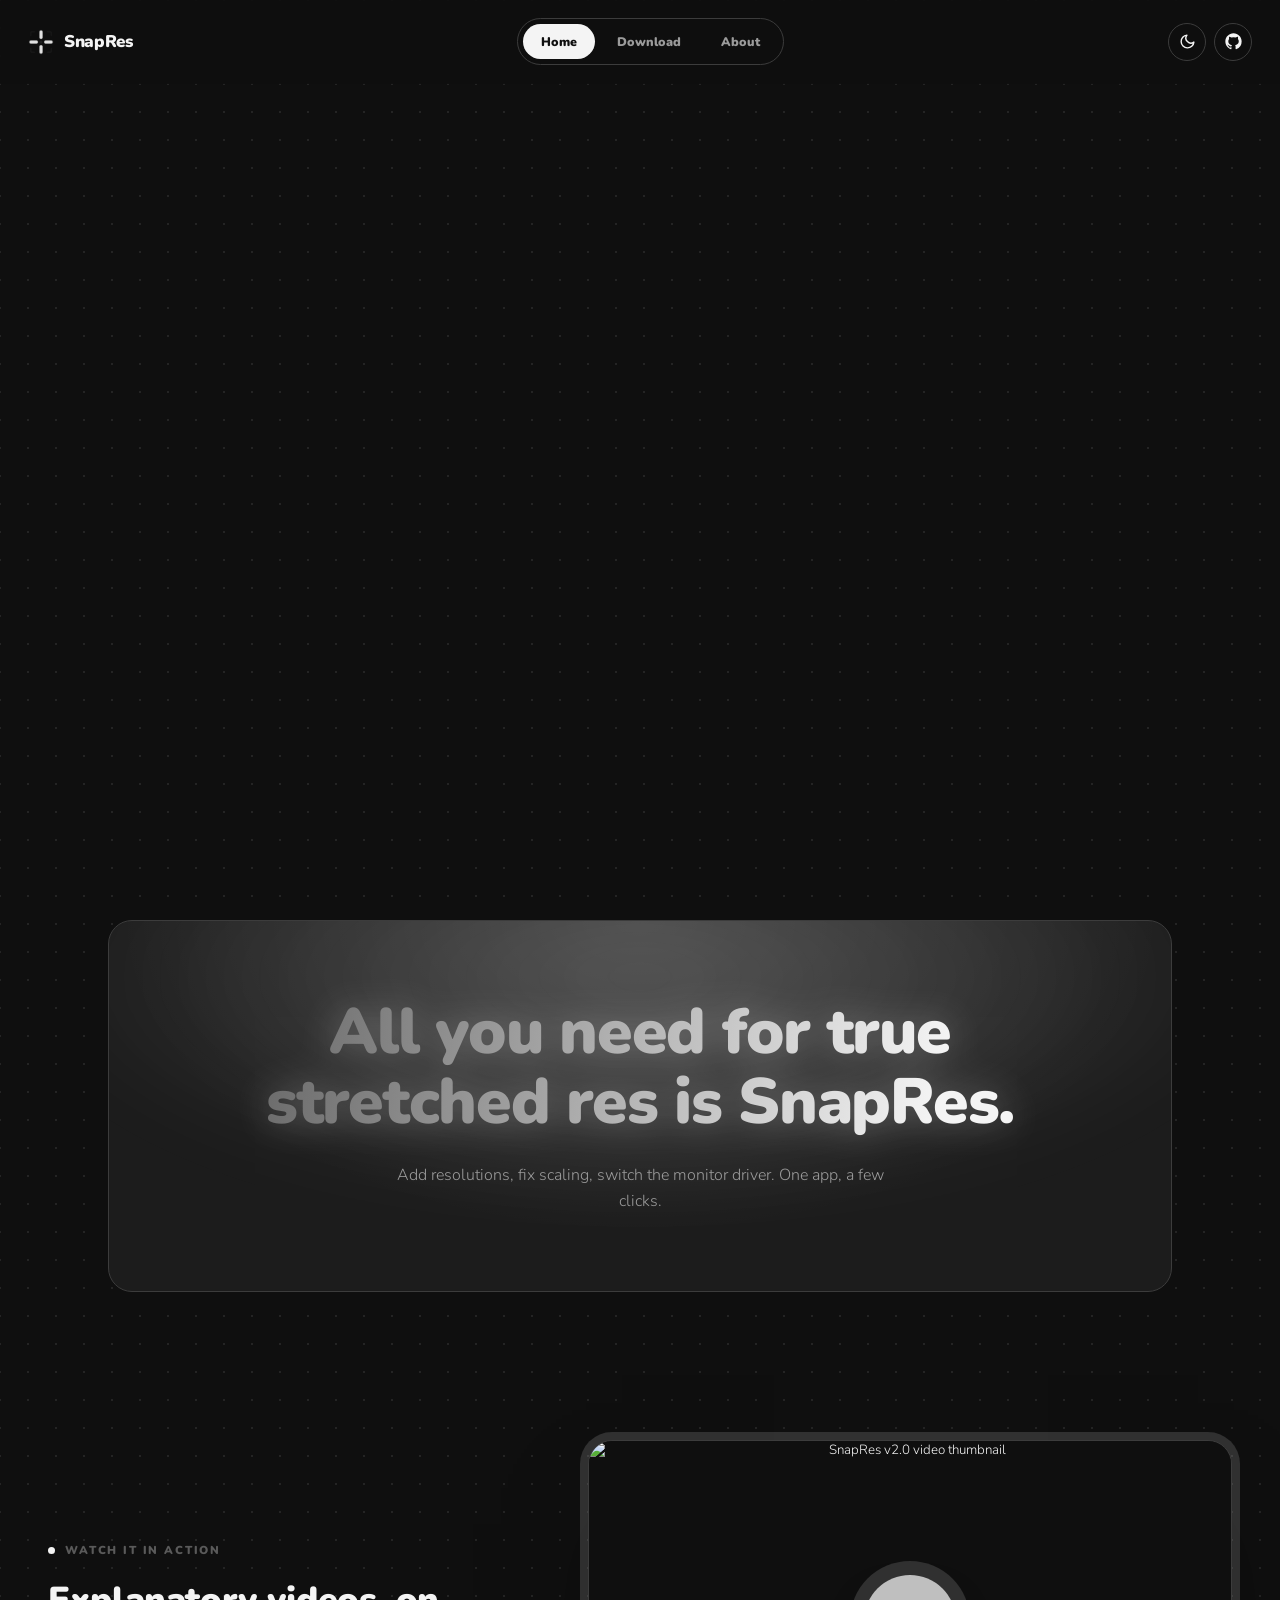
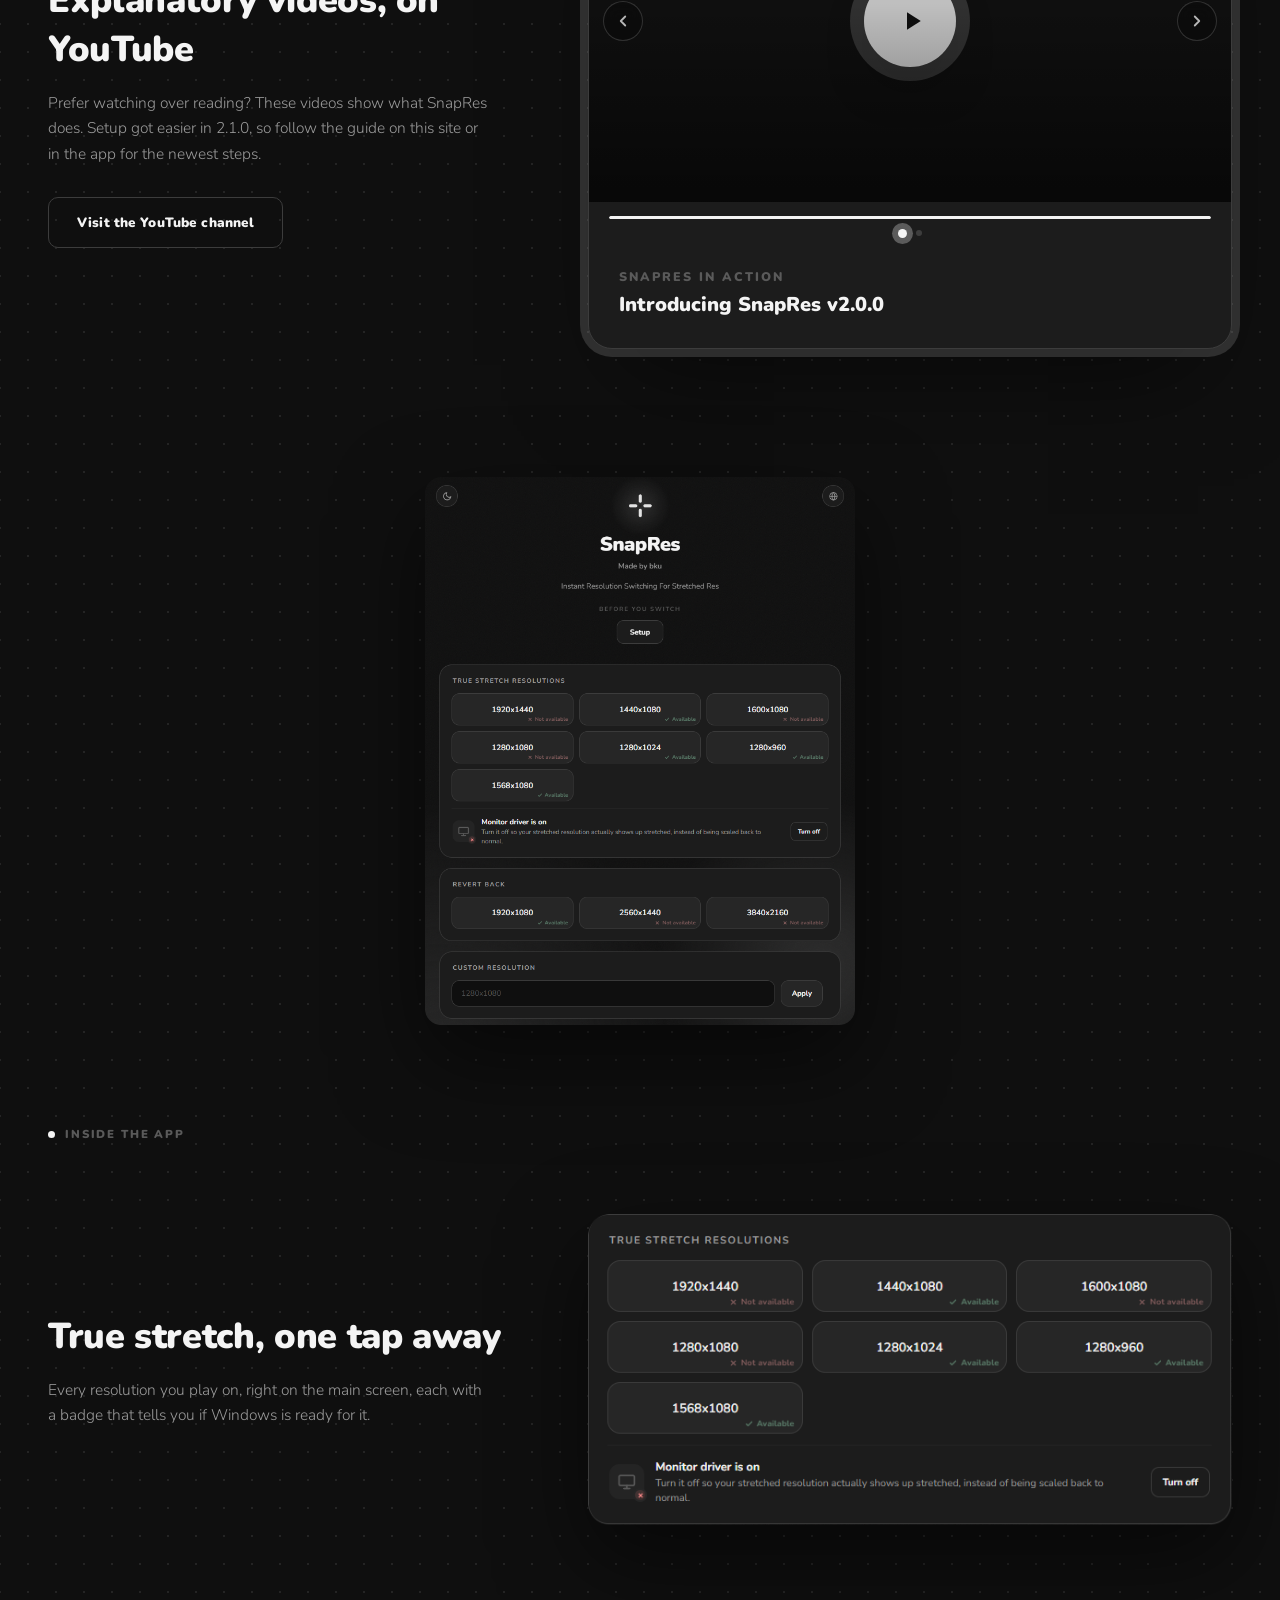
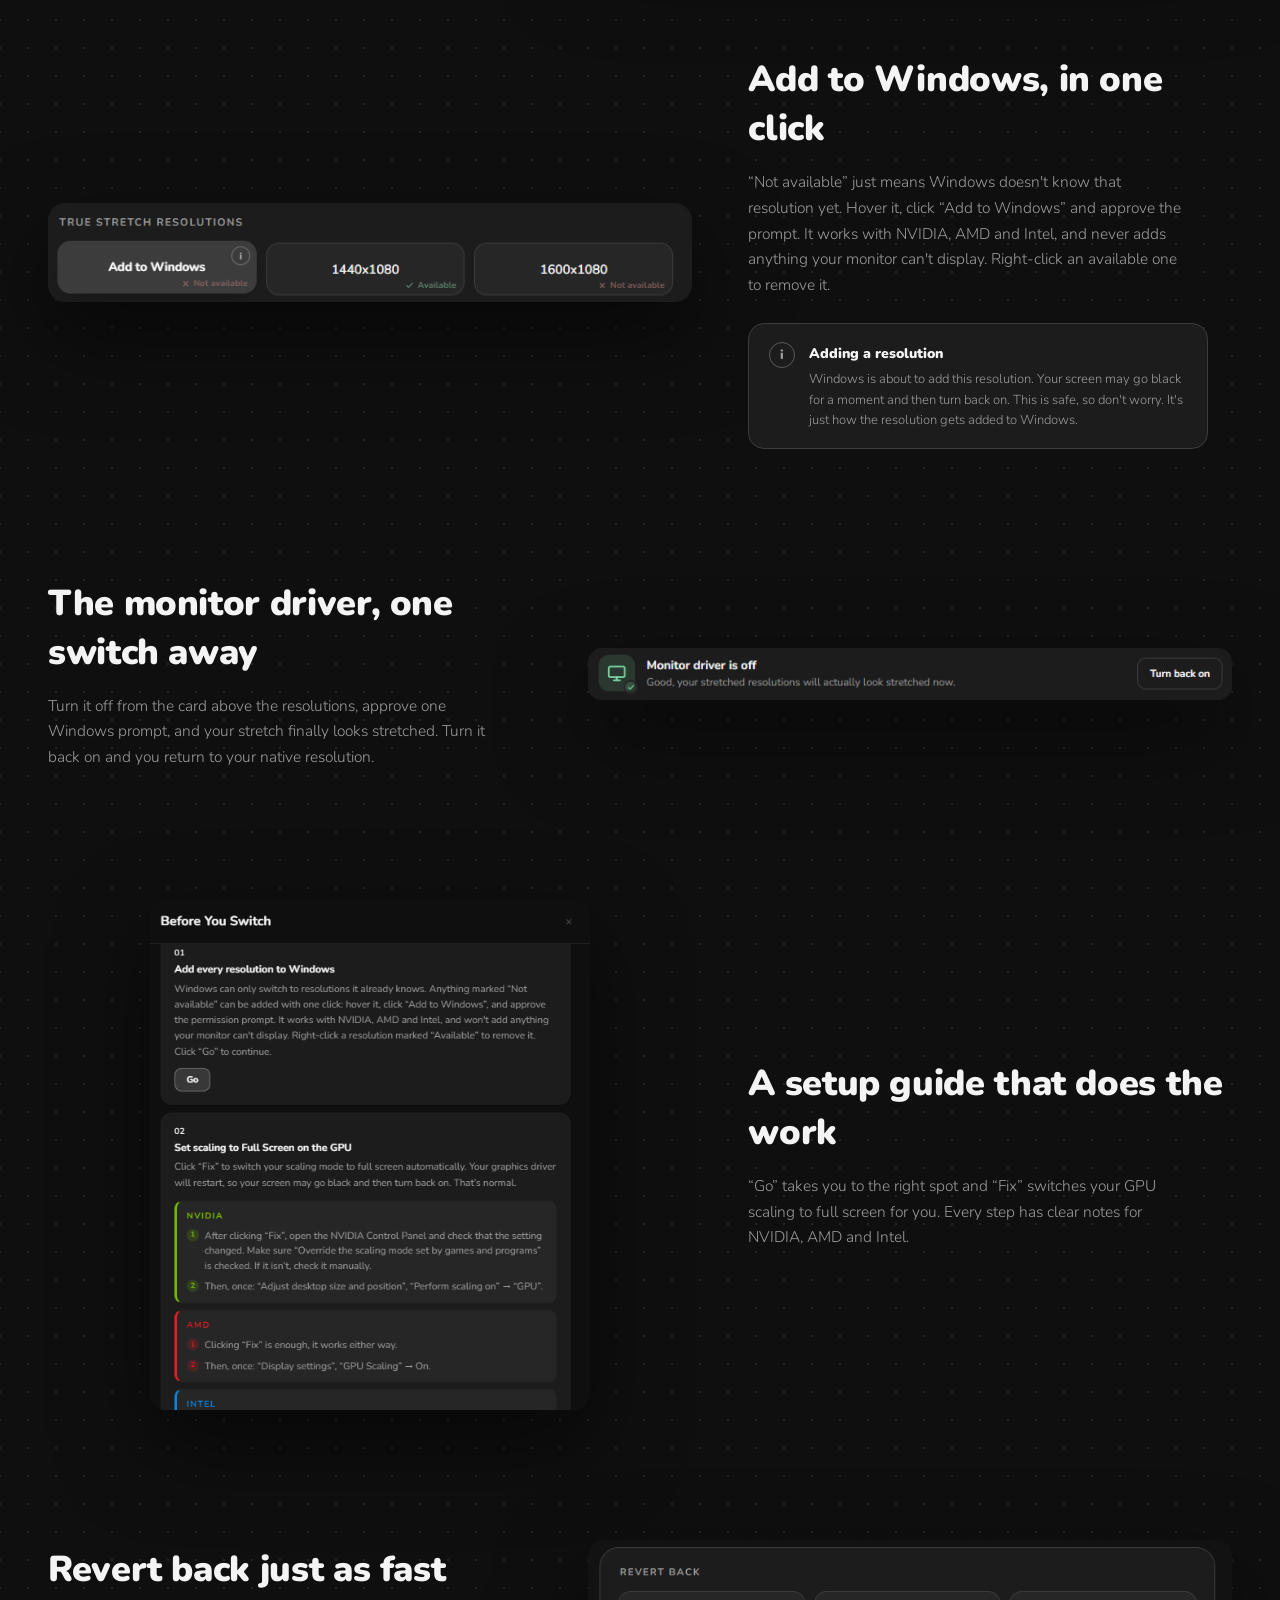
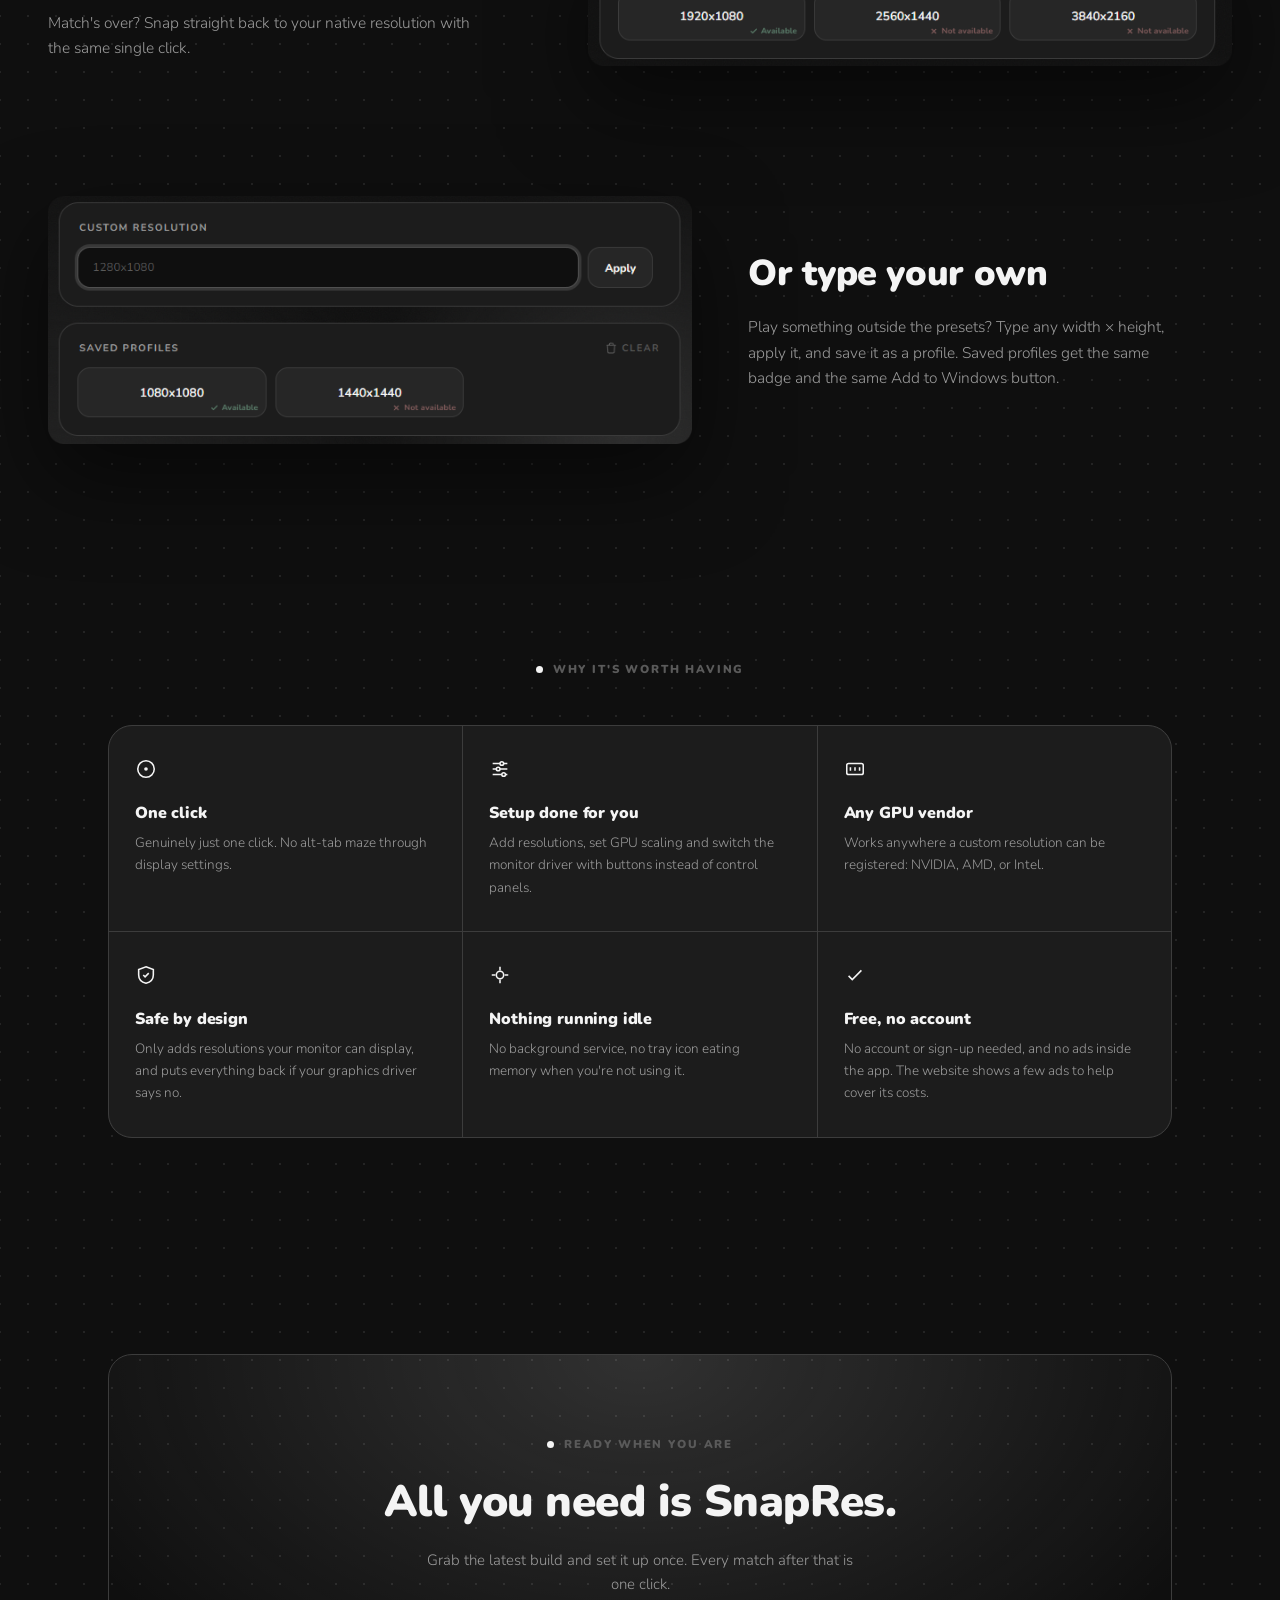
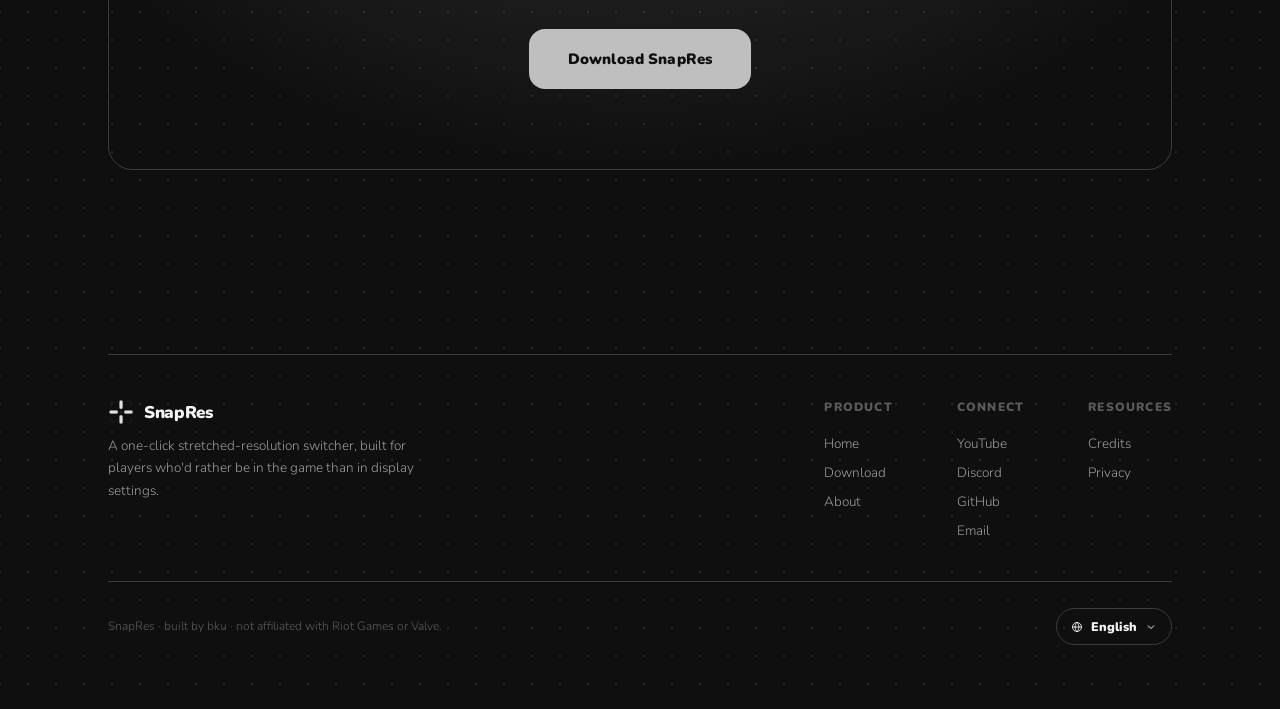
==== commit 4fdfdc13: "updated" ====
--- a/index.html
+++ b/index.html
@@ -332,7 +332,7 @@
     </div>
     <hr class="rule">
     <div class="footer__bottom">
-      <p class="footer__copy" data-i18n="footer_copy">SnapRes · built by bku · not affiliated with Riot Games or Valve.</p>
+      <p class="footer__copy" data-i18n="footer_copy">SnapRes · built by bku.</p>
       <div class="lang-select">
         <button class="lang-select__btn" data-lang-toggle type="button">
           <svg viewBox="0 0 24 24" fill="none" stroke="currentColor" stroke-width="1.8"><circle cx="12" cy="12" r="9"/><path d="M3 12h18M12 3c2.5 2.7 3.8 6 3.8 9s-1.3 6.3-3.8 9c-2.5-2.7-3.8-6-3.8-9s1.3-6.3 3.8-9z"/></svg>
